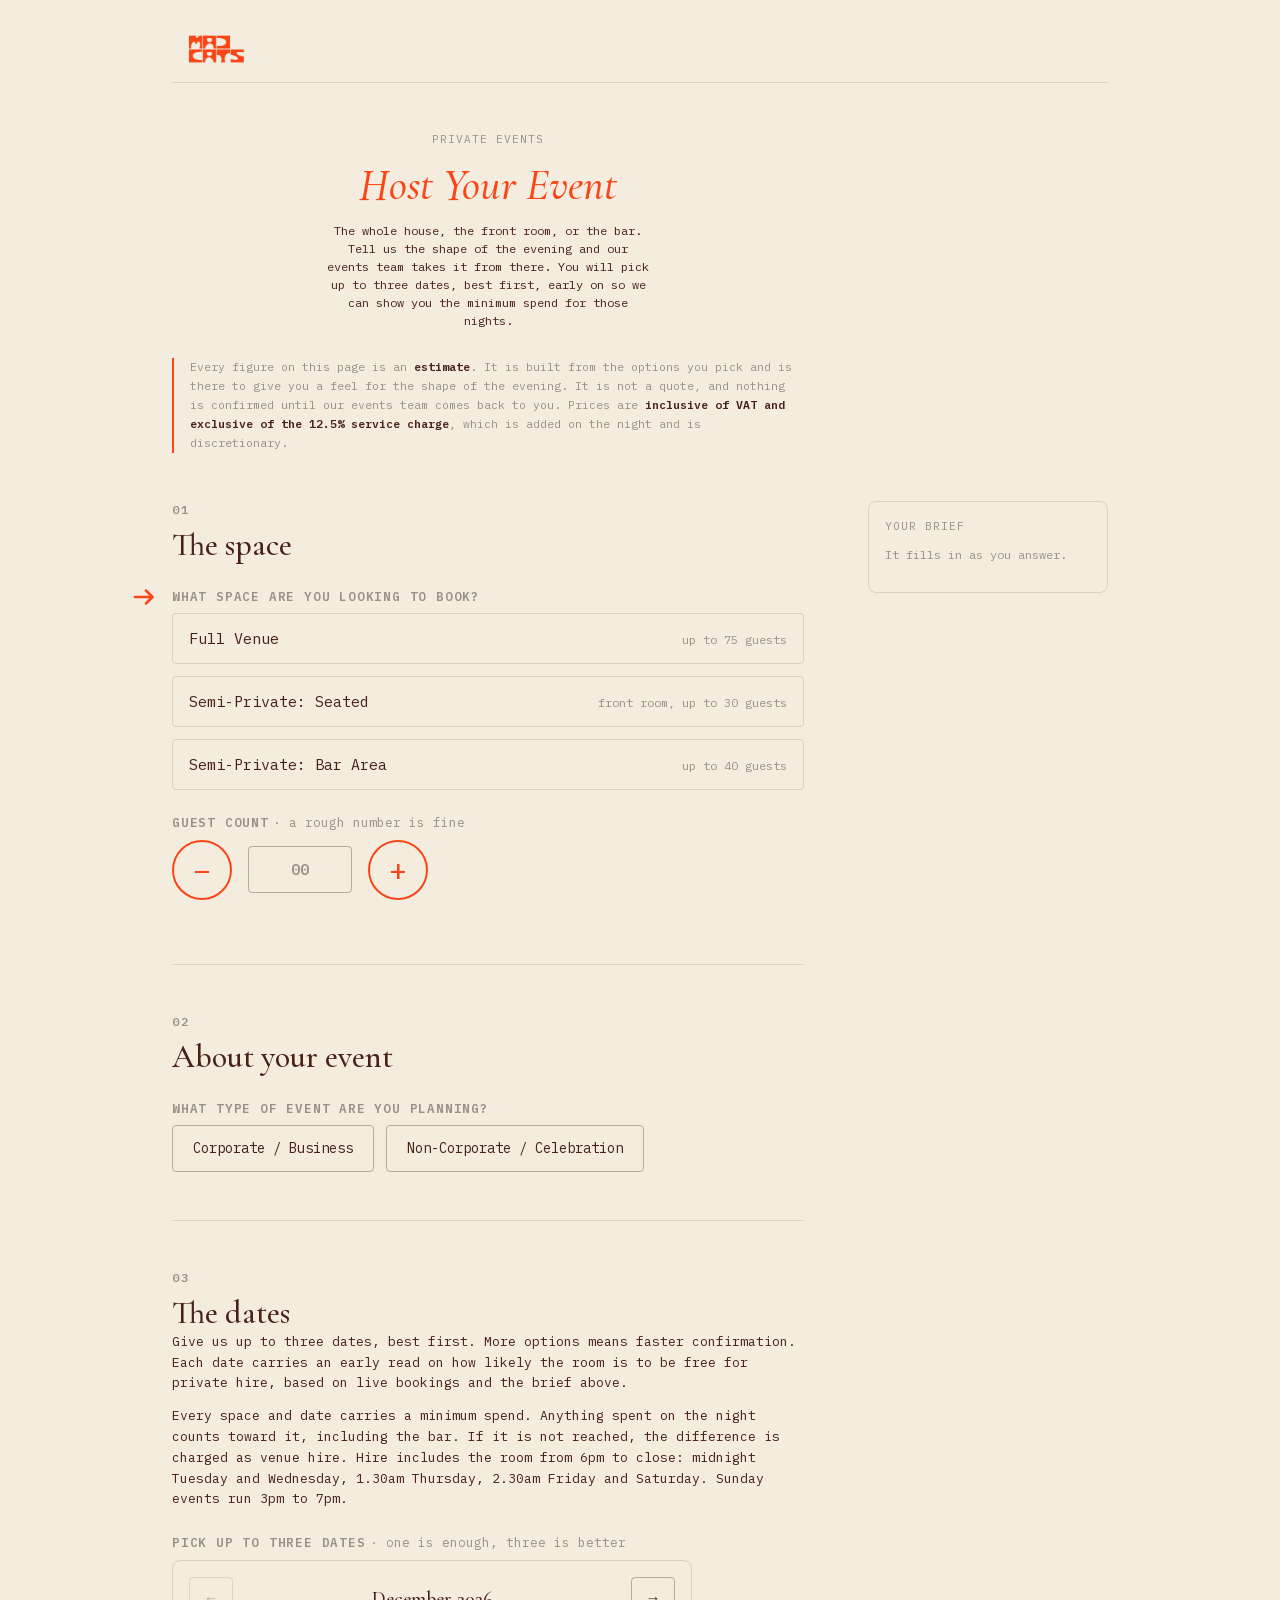
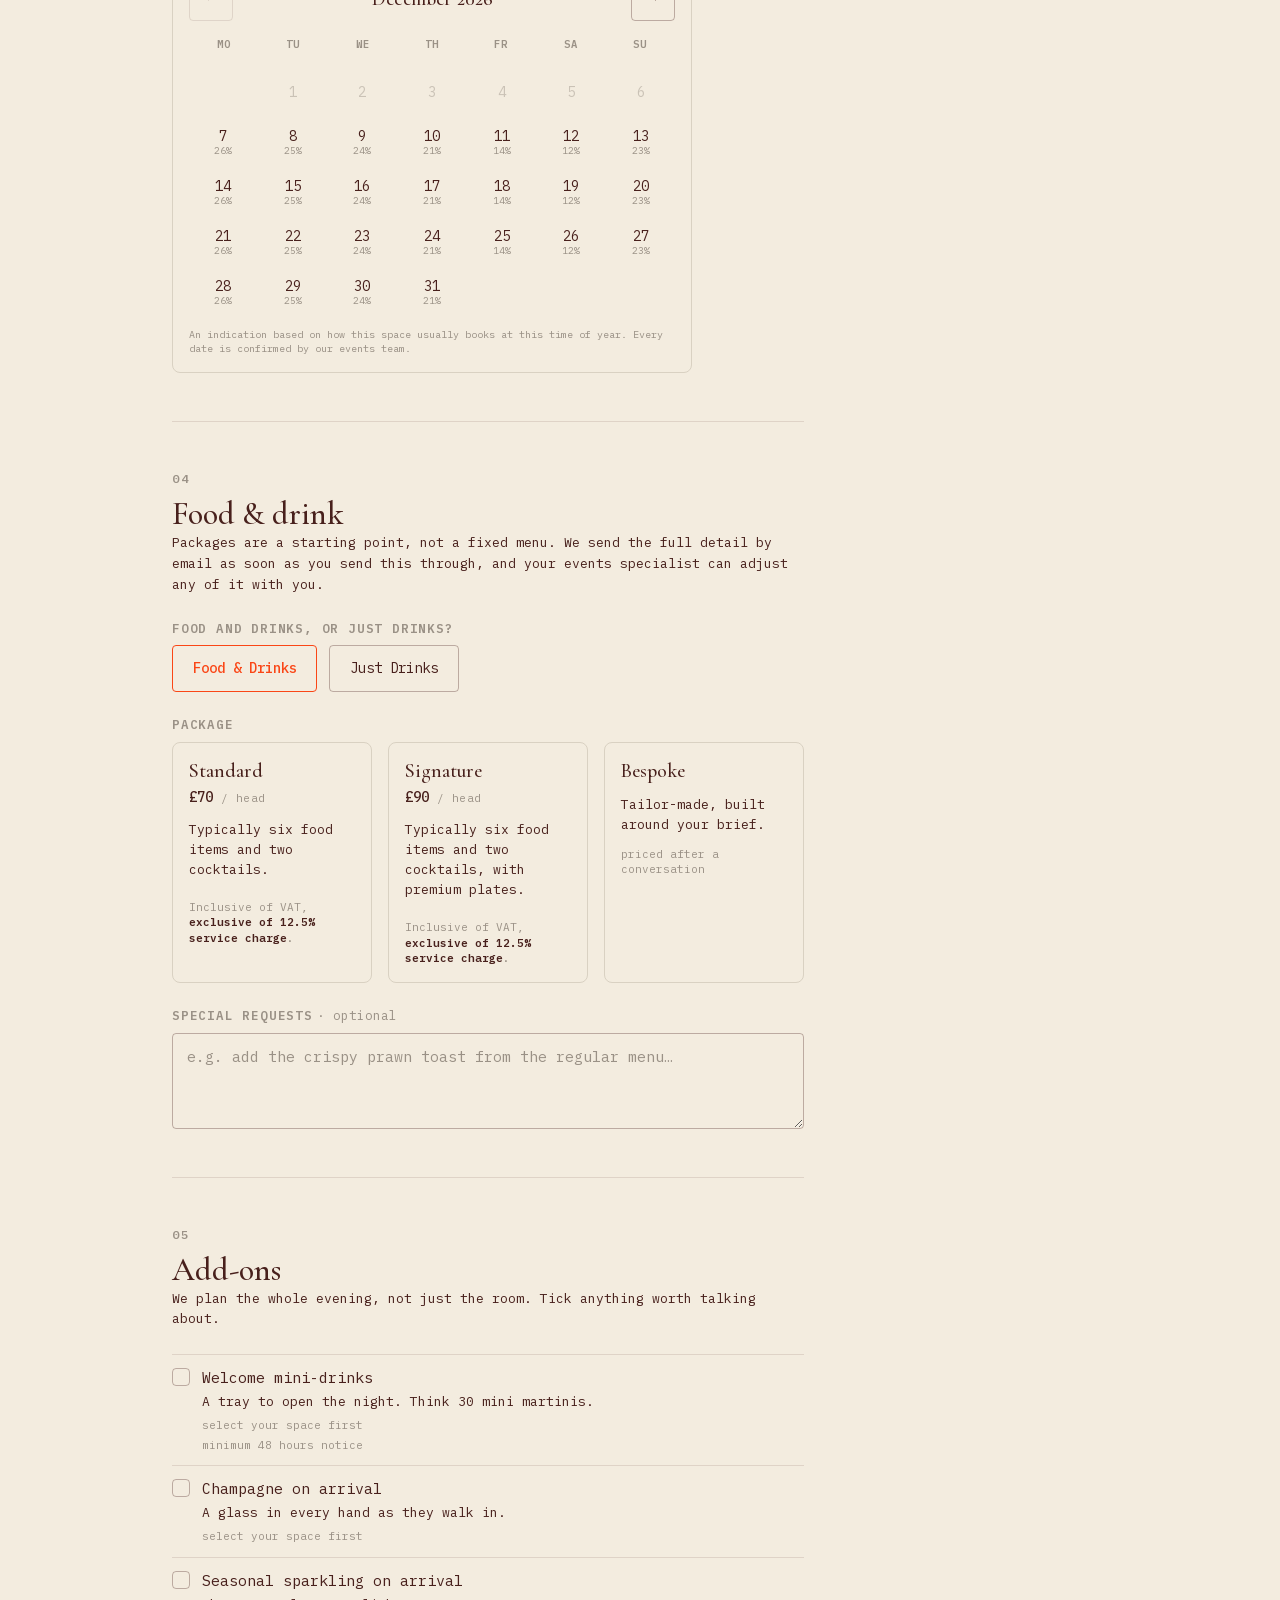
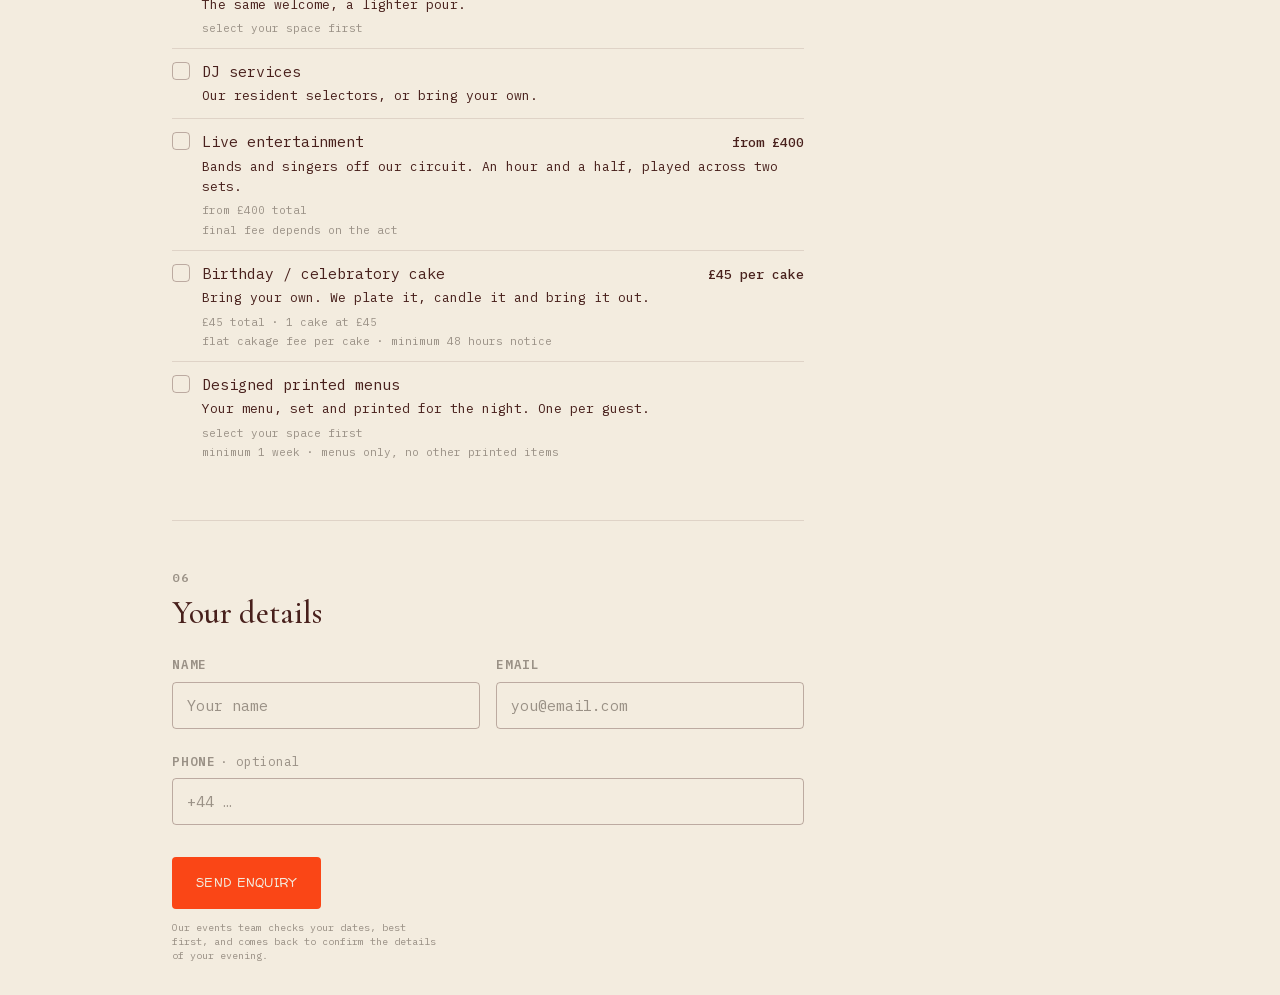
==== private-events/classic/index.html @ 6432f9d4 "Season bubble follows its tag, and the tag earns attention The bubble was absolutely positioned, and" ====
<!DOCTYPE html>
<html lang="en">
<head>
<meta charset="UTF-8">
<meta name="viewport" content="width=device-width, initial-scale=1.0">
<title>Private Events · Mad Cats London</title>
<link rel="stylesheet" href="../../fonts/fonts.css">
<link rel="stylesheet" href="../../styles.css">
<style>
/* ============================================================
   Private Events Inquiry — page-specific styles (spec v2)
   Composes the Mad Cats DS (styles.css). Only additive classes
   here; no parallel styling of existing DS components.
   Hard rules honoured: no fills behind text, 7 tokens only,
   4px grid, radius 0/4/8, tap targets >= 44px. The sticky
   per-head banner is an ACCENT SURFACE (orange bg / cream fg)
   — the one sanctioned fill on this page besides buttons.
   ============================================================ */

/* ---- Hidden-state guard: page classes set display, so [hidden] needs re-asserting ---- */
.pe-form[hidden],.pe-confirm[hidden]{display:none;}

/* ---- Sticky-rail fix: styles.css sets html,body{overflow-x:hidden}, which makes
   overflow-y compute to auto and turns <body> into a scroll container — every
   position:sticky then scopes to body's never-scrolling scrollport and never sticks.
   overflow-x:clip keeps the horizontal clipping WITHOUT creating a scroll container. */
html,body{overflow-x:clip;}

/* ---- Intro ---- */
.pe-intro{display:grid;gap:var(--sp-3);padding-top:var(--sp-8);}
/* Page title: Cormorant Garamond italic instead of the script display face —
   professional for corporate bookers, keeps the creative flair; stays inside
   the DS's three fonts and keeps the orange accent. */
.pe-title{font-family:var(--mc-font-heading);font-weight:500;font-style:italic;
  color:var(--mc-orange);font-size:34px;line-height:1.15;}

.pe-terms{font-family:var(--mc-font-mono);font-size:11.5px;line-height:1.65;color:var(--mc-taupe);
  margin:var(--sp-4) 0 0;padding-left:var(--sp-4);border-left:1px solid var(--mc-separator);}
.pe-terms strong{color:var(--mc-oxblood);font-weight:600;}

/* The estimate notice. A rule and taupe ink, not a tinted warning box:
   nothing here is an error, it is a framing device. */
.pe-notice{font-family:var(--mc-font-mono);font-size:11.5px;line-height:1.65;color:var(--mc-taupe);
  margin:var(--sp-4) 0 0;padding-left:var(--sp-4);border-left:2px solid var(--mc-orange);
  text-align:left;} /* the intro centres its copy; a ruled aside must not inherit that */
.pe-notice strong{color:var(--mc-oxblood);font-weight:600;}

/* ---- Form scaffolding: numbered sections separated by in-list rules ---- */
.pe-form{max-width:none;display:block;margin-bottom:var(--sp-8);}
.pe-form fieldset{border:0;margin:0;min-width:0;}
.pe-section{padding:var(--sp-8) 0 0;} /* shorthand also clears the UA fieldset inline padding */
.pe-section + .pe-section{margin-top:var(--sp-8);border-top:1px solid var(--mc-separator);}
/* float:left strips the legend's fieldset-border anchoring so it flows below the separator.
   v2: editorial section head — taupe overline ordinal, Cormorant title beneath. */
.pe-section__label{float:left;width:100%;padding:0;}
.pe-section__num{display:block;font-family:var(--mc-font-mono);font-weight:600;font-size:12px;letter-spacing:1.5px;color:var(--mc-taupe);text-transform:uppercase;}
.pe-section__title{display:block;font-family:var(--mc-font-heading);font-weight:500;font-size:28px;line-height:1.15;color:var(--mc-oxblood);margin-top:var(--sp-2);}
.pe-section__lead{clear:both;font-family:var(--mc-font-mono);font-size:13px;line-height:1.6;color:var(--mc-oxblood);margin-top:var(--sp-3);}
.pe-fields{clear:both;padding-top:var(--sp-6);} /* padding (not margin) — float clearance would swallow a margin */
.pe-fields > * + *{margin-top:var(--sp-6);}

/* ---- Modern type scale: labels and values step up for a clearer flow ---- */
.pe-form .field__label{font-size:12.5px;letter-spacing:.8px;line-height:1.4;}
.pe-form .field__input,.pe-form .field__textarea{font-size:15px;}
/* ---- Mobile: never let a tap zoom the page ----
   (a) iOS Safari zooms whenever a control it focuses is under 16px. The design
   wants 15px, so hold that on precise pointers and step to 16px on touch.
   (b) touch-action:manipulation drops the double-tap-to-zoom gesture on the
   form, the banner and the sheet, which is what fires when someone taps the
   quantity stepper or a calendar day twice in quick succession.
   Deliberately NOT fixed with maximum-scale / user-scalable=no: that would
   take pinch-zoom away from everyone who needs it. Both fixes below leave
   pinch-zoom completely intact. */
@media (pointer:coarse){
  .pe-form .field__input,.pe-form .field__textarea{font-size:16px;}
}
.pe-form,.pe-banner,.pe-sheet{touch-action:manipulation;}
.pe-fields > .reveal{margin-top:0;} /* collapsed reveals must not leave a gap; spacing lives inside the reveal */

/* ---- Visually-hidden native inputs (keyboard + SR accessible) ---- */
.sr-input{position:absolute;width:1px;height:1px;margin:-1px;padding:0;overflow:hidden;clip:rect(0 0 0 0);white-space:nowrap;border:0;}

/* ---- Option list: stacked visible radios (replaces the <select> idiom) ----
   Transparent, hairline border, r4; selected = orange 1.5px border + orange name.
   Every option on the page, nothing behind a control. */
.opt-list{display:grid;gap:var(--sp-3);}
.opt{display:flex;align-items:baseline;justify-content:space-between;gap:var(--sp-3);min-height:48px;
  padding:14px 16px;border:1px solid var(--mc-hairline);border-radius:var(--mc-radius);
  font-family:var(--mc-font-mono);cursor:pointer;transition:border-color .15s ease;}
.opt:hover{border-color:rgba(72,32,28,.32);}
.opt__name{font-size:15px;line-height:1.4;color:var(--mc-oxblood);transition:color .15s ease;}
.opt__meta{font-size:12px;line-height:1.4;color:var(--mc-taupe);text-align:right;white-space:nowrap;}
.opt:has(.sr-input:checked){border-color:var(--mc-orange);border-width:1.5px;padding:13.5px 15.5px;}
.opt:has(.sr-input:checked) .opt__name{color:var(--mc-orange);font-weight:500;}
.opt:has(.sr-input:focus-visible){border-color:var(--mc-orange);border-width:1.5px;padding:13.5px 15.5px;}
.opt:active{transform:translateY(1px);}

/* ---- Inline validation message: orange, gentle, no browser popups ---- */
.field__msg{font-family:var(--mc-font-mono);font-size:12px;line-height:1.5;color:var(--mc-orange);margin:0;}
.field.is-invalid .field__input,
.field.is-invalid .field__textarea{border-color:var(--mc-orange);border-width:1.5px;}

/* ---- Smooth conditional reveal (grid-rows technique; no magic max-heights) ---- */
.reveal{display:grid;grid-template-rows:0fr;opacity:0;visibility:hidden;
  transition:grid-template-rows .3s ease,opacity .2s ease,visibility 0s linear .3s;}
.reveal.is-open{grid-template-rows:1fr;opacity:1;visibility:visible;
  transition:grid-template-rows .3s ease,opacity .25s ease .05s,visibility 0s;}
.reveal__inner{min-height:0;overflow:hidden;}
.reveal__inner > *{margin-top:var(--sp-6);} /* spacing collapses away with the reveal; matches .pe-fields rhythm */

/* ---- Segmented radio chips (Food & Drinks / Just Drinks · DJ type) ----
   Transparent, border-only; selected = orange 1.5px border + orange label. */
.chips{display:flex;gap:var(--sp-3);flex-wrap:wrap;}
.chip{position:relative;display:inline-flex;align-items:baseline;justify-content:center;gap:var(--sp-2);
  min-height:44px;padding:12px 20px;border:1px solid rgba(72,32,28,.32);border-radius:var(--mc-radius);
  font-family:var(--mc-font-mono);font-size:14px;color:var(--mc-oxblood);cursor:pointer;
  transition:border-color .15s ease,color .15s ease;}
.chip:hover{border-color:var(--mc-oxblood);}
.chip:has(.sr-input:checked){border-color:var(--mc-orange);border-width:1.5px;color:var(--mc-orange);font-weight:500;padding:11.5px 19.5px;}
.chip:has(.sr-input:focus-visible){border-color:var(--mc-orange);border-width:1.5px;padding:11.5px 19.5px;}
/* flat price meta inside a chip (DJ options) — taupe, warms to orange when picked */
.chip__price{font-size:11px;letter-spacing:.5px;color:var(--mc-taupe);font-weight:400;transition:color .15s ease;}
.chip:has(.sr-input:checked) .chip__price{color:var(--mc-orange);}

/* ---- Package radio-cards: DS card idiom (hairline border, r8, transparent) ----
   Selected = orange 1.5px border + orange details. Never a filled background.
   v2: per-head price sits in the head row — mono, tabular numerals. */
.pkg-grid{display:grid;grid-template-columns:1fr;gap:var(--sp-4);}
.pkg-card{position:relative;display:flex;flex-direction:column;gap:var(--sp-3);
  border:1px solid var(--mc-hairline);border-radius:var(--mc-radius-card);padding:var(--sp-6);
  cursor:pointer;transition:border-color .15s ease;}
.pkg-card:hover{border-color:rgba(72,32,28,.32);}
.pkg-card__head{display:flex;align-items:baseline;justify-content:space-between;gap:var(--sp-3);}
.pkg-card__name{font-family:var(--mc-font-heading);font-weight:500;font-size:22px;line-height:1.2;color:var(--mc-oxblood);transition:color .15s ease;}
.pkg-card__price{font-family:var(--mc-font-mono);font-size:14px;font-weight:500;color:var(--mc-oxblood);
  white-space:nowrap;font-variant-numeric:tabular-nums;transition:color .15s ease;}
.pkg-card__per{font-size:11px;letter-spacing:.5px;color:var(--mc-taupe);font-weight:400;}
.pkg-card__desc{font-family:var(--mc-font-mono);font-size:13px;line-height:1.55;color:var(--mc-oxblood);}
.pkg-card__sub{font-family:var(--mc-font-mono);font-size:11px;line-height:1.4;color:var(--mc-taupe);}
.pkg-card:has(.sr-input:checked){border-color:var(--mc-orange);border-width:1.5px;padding:calc(var(--sp-6) - .5px);}
.pkg-card:has(.sr-input:checked) .pkg-card__name{color:var(--mc-orange);}
.pkg-card:has(.sr-input:checked) .pkg-card__price{color:var(--mc-orange);}
.pkg-card:has(.sr-input:focus-visible){border-color:var(--mc-orange);border-width:1.5px;padding:calc(var(--sp-6) - .5px);}

/* ---- Info note: orange accent, transparent, border-only (sell copy · external DJ) ---- */
.note{border:1px solid var(--mc-orange);border-radius:var(--mc-radius);padding:var(--sp-4);display:grid;gap:var(--sp-2);}
.note__label{font-family:var(--mc-font-mono);font-weight:600;font-size:11px;letter-spacing:1px;color:var(--mc-orange);text-transform:uppercase;}
.note__body{font-family:var(--mc-font-mono);font-size:13px;line-height:1.6;color:var(--mc-oxblood);margin:0;}
.note__micro{font-family:var(--mc-font-mono);font-size:11px;line-height:1.4;color:var(--mc-taupe);margin:0;}
/* the sell-copy note anchors to the selected package: mobile it sits directly under
   the selected card (JS moves it into the grid); desktop a small orange diamond on
   its top rule points at the selected column (marker on a border — not a fill behind text) */
#reveal-sell .note{position:relative;}
.pkg-grid > .reveal .reveal__inner > *{margin-top:0;} /* inside the grid the gap does the spacing — the note hugs its card */
/* soft pulse when the sell copy swaps while already revealed */
@keyframes pe-note-swap{from{opacity:0;}to{opacity:1;}}
.note.is-swapping{animation:pe-note-swap .25s ease;}

/* ---- Checkbox rows (.field__check per conventions.md §Forms — not yet in site CSS) ----
   18px transparent box, 1px oxblood @32% border, r4; checked = orange fill + cream check. */
.addon + .addon{border-top:1px solid var(--mc-separator);}
.field__check{display:flex;align-items:flex-start;gap:var(--sp-3);padding-block:var(--sp-3);min-height:44px;cursor:pointer;}
.field__check-box{position:relative;flex:0 0 18px;width:18px;height:18px;margin-top:1px;
  border:1px solid rgba(72,32,28,.32);border-radius:var(--mc-radius);background:transparent;
  transition:border-color .15s ease,background .15s ease;}
.field__check-box::after{content:"";position:absolute;left:5.5px;top:2.5px;width:4px;height:8px;
  border:solid var(--mc-cream);border-width:0 1.5px 1.5px 0;transform:rotate(45deg);opacity:0;}
.field__check:has(.sr-input:checked) .field__check-box{background:var(--mc-orange);border-color:var(--mc-orange);}
.field__check:has(.sr-input:checked) .field__check-box::after{opacity:1;}
.field__check:has(.sr-input:focus-visible) .field__check-box{border-color:var(--mc-orange);border-width:1.5px;}
.field__check:hover .field__check-box{border-color:var(--mc-oxblood);}
.field__check-text{display:grid;gap:var(--sp-1);flex:1;min-width:0;}
.field__check-title{font-family:var(--mc-font-mono);font-size:15px;line-height:1.4;color:var(--mc-oxblood);}
.field__check-desc{font-family:var(--mc-font-mono);font-size:13px;line-height:1.55;color:var(--mc-oxblood);}
.field__check-note{font-family:var(--mc-font-mono);font-size:11px;line-height:1.4;color:var(--mc-taupe);}
.addon .reveal__inner > *{margin-top:0;margin-bottom:var(--sp-4);margin-left:30px;} /* indent DJ follow-ups under the label text */

/* ---- Add-on price line: per-head derived from guest count, total in brackets ----
   Mono tabular numerals; per-head warms to orange once the add-on is ticked. */
.addon-price{display:block;font-family:var(--mc-font-mono);font-size:12px;line-height:1.5;
  color:var(--mc-oxblood);font-variant-numeric:tabular-nums;margin-top:2px;}
.addon-price[hidden]{display:none;}
.addon-price__ph{font-weight:500;transition:color .15s ease;}
.field__check:has(.sr-input:checked) .addon-price__ph{color:var(--mc-orange);}
.addon-price__total{color:var(--mc-taupe);}
.addon-price__hint{display:block;font-size:10px;line-height:1.4;color:var(--mc-taupe);font-weight:400;}

/* ---- 06 · The dates: DS calendar + availability chance, ranked three picks ----
   Hairline card, transparent day buttons, rank-coloured selection rings.
   Rank system (client-specified): 1st = orange, 2nd = oxblood, 3rd = taupe.
   The tiny per-day percentage is ink on the surface, never a fill; the only
   fill is the compact rank-numeral badge (checked-checkbox idiom, a
   control-scale mark, never behind the day's text). Tap targets >= 48px. */
.cal{border:1px solid var(--mc-hairline);border-radius:var(--mc-radius-card);padding:var(--sp-4);display:grid;gap:var(--sp-3);}
.cal__bar{display:flex;align-items:center;justify-content:space-between;gap:var(--sp-3);}
.cal__month{font-family:var(--mc-font-heading);font-weight:500;font-size:20px;line-height:1.2;color:var(--mc-oxblood);}
.cal__nav{display:inline-flex;align-items:center;justify-content:center;min-width:44px;min-height:44px;
  background:transparent;border:1px solid rgba(72,32,28,.32);border-radius:var(--mc-radius);
  font-family:var(--mc-font-mono);font-size:15px;color:var(--mc-oxblood);cursor:pointer;transition:border-color .15s ease,opacity .15s ease;}
.cal__nav:hover{border-color:var(--mc-oxblood);}
.cal__nav:focus-visible{outline:none;border-color:var(--mc-orange);border-width:1.5px;}
.cal__nav:disabled{opacity:.35;cursor:default;}
.cal__nav:disabled:hover{border-color:rgba(72,32,28,.32);}
.cal__week{display:grid;grid-template-columns:repeat(7,1fr);}
.cal__week span{font-family:var(--mc-font-mono);font-weight:600;font-size:10.5px;letter-spacing:1px;color:var(--mc-taupe);text-align:center;text-transform:uppercase;padding-block:var(--sp-1);}
.cal__grid{display:grid;grid-template-columns:repeat(7,1fr);gap:2px;}
.cal__day{display:flex;flex-direction:column;align-items:center;justify-content:center;gap:3px;min-height:48px;
  background:transparent;border:1px solid transparent;border-radius:var(--mc-radius);padding:4px 0;
  font-family:var(--mc-font-mono);cursor:pointer;transition:border-color .15s ease;}
.cal__day:hover{border-color:rgba(72,32,28,.32);}
.cal__day:focus-visible{outline:none;border-color:var(--mc-orange);border-width:1.5px;padding:3.5px 0;}
.cal__num{font-size:14px;line-height:1;color:var(--mc-oxblood);}
.cal__pct{font-size:9.5px;line-height:1;color:var(--mc-taupe);font-variant-numeric:tabular-nums;}
.cal__day[data-band="high"] .cal__pct{color:var(--mc-oxblood);font-weight:500;} /* the good news reads a shade stronger */
/* picked days: ring + numeral badge in the rank's colour; never a fill behind the day text */
.cal__day[data-rank]{position:relative;border-width:1.5px;padding:3.5px 0;}
.cal__day[data-rank="1"]{border-color:var(--mc-orange);}
.cal__day[data-rank="2"]{border-color:var(--mc-oxblood);}
.cal__day[data-rank="3"]{border-color:var(--mc-taupe);}
.cal__day[data-rank="1"] .cal__num,.cal__day[data-rank="1"] .cal__pct{color:var(--mc-orange);font-weight:500;}
.cal__day[data-rank="2"] .cal__num,.cal__day[data-rank="2"] .cal__pct{color:var(--mc-oxblood);font-weight:600;}
.cal__day[data-rank="3"] .cal__num,.cal__day[data-rank="3"] .cal__pct{color:var(--mc-taupe);font-weight:600;}
/* rank badge: compact control-scale mark (checked-checkbox family) — solid rank
   colour, numeral ink follows the DS accent-surface rule (cream on the strong
   colours, dark ink on taupe where cream would wash out) */
.cal__rank{position:absolute;top:2px;right:2px;width:14px;height:14px;border-radius:var(--mc-radius);
  display:flex;align-items:center;justify-content:center;
  font-family:var(--mc-font-mono);font-size:9px;font-weight:600;line-height:1;color:var(--mc-cream);}
.cal__day[data-rank="1"] .cal__rank{background:var(--mc-orange);}
.cal__day[data-rank="2"] .cal__rank{background:var(--mc-oxblood);}
.cal__day[data-rank="3"] .cal__rank{background:var(--mc-taupe);color:var(--mc-ink-dark);}
.cal__day:disabled{cursor:default;}
.cal__day:disabled:hover{border-color:transparent;}
/* ---- Guest count: a stepper either side of a field sized for two digits ----
   The count is almost always two digits and capped at 75, so a full-width box
   invited a stray third digit and looked like a text field. Buttons match the
   quantity steppers already used for add-ons. */
.guests{display:flex;align-items:center;gap:var(--sp-4);}
/* Round by explicit request, the one place this page departs from the 0/4/8
   radius rule. A circle reads as a repeatable control in a way a rounded
   rectangle does not, and it is the shape people expect to press and hold. */
.guests__btn{flex:0 0 60px;width:60px;height:60px;display:flex;align-items:center;
  justify-content:center;background:transparent;border:2px solid var(--mc-orange);
  border-radius:50%;font-family:var(--mc-font-mono);font-size:30px;line-height:1;
  color:var(--mc-orange);cursor:pointer;position:relative;
  -webkit-tap-highlight-color:transparent;touch-action:manipulation;user-select:none;
  transition:background-color .12s ease,color .12s ease,transform .12s ease,border-color .12s ease;}
.guests__btn:hover:not(:disabled){background:rgba(250,70,22,.08);}
.guests__btn:focus-visible{outline:2px solid var(--mc-orange);outline-offset:3px;}
/* pressed and held: it fills, so the control looks engaged for as long as it is */
.guests__btn.is-pressing:not(:disabled){background:var(--mc-orange);color:var(--mc-cream);
  transform:scale(.94);}
.guests__btn:disabled{border-color:var(--mc-separator);color:var(--mc-taupe);opacity:.55;
  cursor:default;}
/* a ring that pulses once when a press runs into the floor or the ceiling, so
   nothing simply stops dead with no explanation */
@keyframes guests-bump{0%{box-shadow:0 0 0 0 rgba(250,70,22,.5);}
  100%{box-shadow:0 0 0 10px rgba(250,70,22,0);}}
.guests__btn.is-bump{animation:guests-bump .4s ease-out;}
.guests__input{flex:0 0 104px;width:104px;text-align:center;font-size:26px;font-weight:600;
  font-variant-numeric:tabular-nums;padding-inline:var(--sp-2);}
/* the spinners duplicate the buttons and crowd a 96px field */
.guests__input::-webkit-outer-spin-button,
.guests__input::-webkit-inner-spin-button{-webkit-appearance:none;margin:0;}
.guests__input{-moz-appearance:textfield;appearance:textfield;}
/* the figure rolls in the direction it is travelling, so a press reads as a
   change of value rather than a redraw */
@keyframes guests-up{from{transform:translateY(42%);opacity:.25;}to{transform:none;opacity:1;}}
@keyframes guests-down{from{transform:translateY(-42%);opacity:.25;}to{transform:none;opacity:1;}}
.guests__input.is-up{animation:guests-up .22s cubic-bezier(.22,.9,.3,1);}
.guests__input.is-down{animation:guests-down .22s cubic-bezier(.22,.9,.3,1);}
/* While a press is held the figure changes many times a second, so the roll is
   dropped for a steady lift instead. Re-firing a 220ms animation every 55ms
   only ever looks broken. */
.guests__input.is-spinning{animation:none;color:var(--mc-orange);transform:scale(1.06);
  transition:transform .12s ease,color .12s ease;}
.guests__hint{font-family:var(--mc-font-mono);font-size:11px;line-height:1.4;
  color:var(--mc-taupe);margin:var(--sp-2) 0 0;}

/* ---- Minimum spend: progress, never a deficit. No red, no error state. ----
   A total under the minimum is a perfectly normal enquiry and still submits. */
.minspend{margin-top:var(--sp-6);padding-top:var(--sp-6);border-top:1px solid var(--mc-separator);}
.minspend[hidden]{display:none;}
.minspend__row{display:flex;align-items:baseline;justify-content:space-between;gap:var(--sp-3);}
.minspend__label{font-family:var(--mc-font-mono);font-size:11px;font-weight:600;letter-spacing:1px;
  text-transform:uppercase;color:var(--mc-taupe);}
.minspend__figure{font-family:var(--mc-font-mono);font-size:15px;font-weight:500;
  color:var(--mc-oxblood);font-variant-numeric:tabular-nums;}
/* the track is a hairline, the fill is the only ink that moves */
.minspend__track{position:relative;height:3px;margin-top:var(--sp-3);
  background:transparent;border-bottom:1px solid var(--mc-separator);}
.minspend__fill{position:absolute;left:0;top:0;height:3px;width:0;
  border-bottom:3px solid var(--mc-orange);transition:width .35s ease;}
.minspend__note{font-family:var(--mc-font-mono);font-size:11px;line-height:1.5;
  color:var(--mc-taupe);margin:var(--sp-3) 0 0;}
.minspend__ways{list-style:none;margin:var(--sp-3) 0 0;padding:0;}
.minspend__ways[hidden]{display:none;}
.minspend__ways li{font-family:var(--mc-font-mono);font-size:11px;line-height:1.6;
  color:var(--mc-oxblood);padding-left:14px;position:relative;}
.minspend__ways li::before{content:"+";position:absolute;left:0;color:var(--mc-orange);}
.minspend__terms{font-family:var(--mc-font-mono);font-size:10.5px;line-height:1.5;
  color:var(--mc-taupe);margin:var(--sp-3) 0 0;}
.pe-sheet__foot-svc{display:block;font-family:var(--mc-font-mono);font-size:11.5px;line-height:1.5;
  color:var(--mc-cream);opacity:.85;margin-top:var(--sp-2);}
.pe-sheet__foot-svc strong{font-weight:600;opacity:1;}
.pe-banner__svc{display:block;font-family:var(--mc-font-mono);font-size:10.5px;line-height:1.4;
  color:var(--mc-cream);opacity:.8;margin-top:2px;text-align:right;}
.pe-rail__foot-svc{display:block;font-family:var(--mc-font-mono);font-size:11px;line-height:1.5;
  color:var(--mc-taupe);margin-top:var(--sp-2);}
.pe-rail__foot-svc strong{color:var(--mc-oxblood);font-weight:600;}
.pkg-card__vat strong{color:var(--mc-oxblood);font-weight:600;}
.pkg-card__vat{display:block;font-family:var(--mc-font-mono);font-size:11px;line-height:1.4;
  color:var(--mc-taupe);margin-top:var(--sp-2);}

/* Season tag, shown only for the two busy bands, so a figure that looks high
   can be understood rather than queried. It is a button, not a styled span,
   because the explanation has to be reachable by tap and by keyboard, not
   only by hovering a mouse. */
.season-wrap{position:relative;display:inline-block;margin-left:var(--sp-2);vertical-align:1px;}
.season-wrap[hidden]{display:none;}
.season-tag{display:inline-flex;align-items:center;gap:4px;font-family:var(--mc-font-mono);
  font-size:9.5px;font-weight:600;letter-spacing:1.2px;text-transform:uppercase;
  color:var(--mc-orange);background:transparent;border:1px solid var(--mc-orange);
  border-radius:var(--mc-radius);padding:3px 7px;white-space:nowrap;cursor:help;
  min-height:22px;}
.season-tag::after{content:"i";font-size:8.5px;line-height:1;letter-spacing:0;
  width:11px;height:11px;border:1px solid currentColor;border-radius:50%;
  display:inline-flex;align-items:center;justify-content:center;opacity:.8;}
.season-tag:focus-visible{outline:none;border-width:1.5px;padding:2.5px 6.5px;}
/* anchored from the right so it opens inward: the tag sits well along the
   line, and a left-anchored bubble runs off the edge of a phone */
/* FIXED, not absolute. The expanded brief is a scroll container with
   overflow:auto, so an absolutely positioned bubble was being clipped by it.
   Fixed takes the bubble out of every ancestor's clipping, and JS places it
   against the tag's own viewport rectangle, so it follows the tag wherever
   the tag ends up and sits with its bottom edge just above the tag's top. */
.season-tip{position:fixed;left:0;top:0;z-index:60;width:252px;
  font-family:var(--mc-font-mono);font-size:11px;line-height:1.5;letter-spacing:0;
  text-transform:none;font-weight:400;color:var(--mc-oxblood);
  background:var(--mc-cream);border:1px solid var(--mc-orange);
  border-radius:var(--mc-radius);padding:var(--sp-3);
  box-shadow:0 6px 20px rgba(72,32,28,.18);
  opacity:0;visibility:hidden;transition:opacity .14s ease;pointer-events:none;}
.season-tip.is-shown{opacity:1;visibility:visible;}
@media (max-width:520px){ .season-tip{width:min(252px, calc(100vw - 2 * var(--mc-gutter)));} }
/* On the orange surfaces the tag fills solid cream rather than outlining in
   it. An outlined badge on an orange ground recedes, and this is the one
   element we cannot afford anyone to skip past. */
.season-wrap--onaccent .season-tag{color:var(--mc-orange);background:var(--mc-cream);
  border-color:var(--mc-cream);font-weight:700;}
.season-wrap--onaccent .season-tag::after{border-color:var(--mc-orange);opacity:1;}
.season-wrap--onaccent .season-tag:focus-visible{outline-color:var(--mc-cream);}
.season-wrap--onaccent .season-tip{border-color:var(--mc-cream);}
/* A slow ring until someone interacts with a tag for the first time, then it
   stops for good. Pulsing forever would be ignored within seconds. */
@keyframes season-pulse{0%{box-shadow:0 0 0 0 rgba(243,236,223,.55);}
  70%{box-shadow:0 0 0 9px rgba(243,236,223,0);}
  100%{box-shadow:0 0 0 0 rgba(243,236,223,0);}}
body:not(.season-seen) .season-wrap--onaccent .season-tag{animation:season-pulse 2.4s ease-out infinite;}
/* in the narrow rail and the brief the tag sits on its own line rather than
   squeezing the figure */
.pe-brief__line .season-wrap{margin-left:0;}
.pe-rail__foot .season-wrap,.pe-sheet__foot .season-wrap{margin-left:var(--sp-2);}
.minspend__hours,.minspend__route{font-family:var(--mc-font-mono);font-size:11px;line-height:1.5;
  color:var(--mc-taupe);margin:var(--sp-2) 0 0;}
.minspend__route{color:var(--mc-oxblood);}
.minspend__route[hidden]{display:none;}

/* ---- Quantity stepper: revealed only once its add-on is ticked ----
   48px controls (above the 44px minimum), transparent like every other
   control here, hairline border, orange on hover/focus. The numeral is the
   only thing that changes, so it carries the weight. */
.qty{display:flex;flex-direction:column;gap:var(--sp-3);}
.qty__label{font-family:var(--mc-font-mono);font-size:12.5px;letter-spacing:.8px;
  text-transform:uppercase;color:var(--mc-taupe);}
.qty__control{display:flex;align-items:center;gap:var(--sp-4);}
.qty__btn{width:48px;height:48px;flex:0 0 48px;display:flex;align-items:center;justify-content:center;
  background:transparent;border:1px solid var(--mc-separator);border-radius:var(--mc-radius);
  font-family:var(--mc-font-mono);font-size:26px;line-height:1;color:var(--mc-oxblood);
  cursor:pointer;transition:border-color .15s ease,color .15s ease;}
.qty__btn:hover:not(:disabled){border-color:var(--mc-orange);color:var(--mc-orange);}
.qty__btn:focus-visible{outline:none;border-color:var(--mc-orange);border-width:1.5px;}
.qty__btn:disabled{opacity:.35;cursor:default;}
.qty__value{min-width:2ch;text-align:center;font-family:var(--mc-font-mono);font-size:22px;
  font-weight:500;color:var(--mc-orange);font-variant-numeric:tabular-nums;}
.qty__note{font-family:var(--mc-font-mono);font-size:11px;line-height:1.4;color:var(--mc-taupe);}
.cal__day:disabled .cal__num{color:var(--mc-taupe);opacity:.45;}
.cal__pad{min-height:48px;} /* empty leading cells keep the grid honest */
.cal__note{margin:0;}
@media (min-width:1025px){ .cal{max-width:520px;} }

/* ---- the ranked picks list below the calendar: numeral + full date in the
   rank colour, chance % steady in oxblood tabular, 44px remove target ---- */
.cal-picks{list-style:none;margin:var(--sp-3) 0 0;padding:0;display:block;}
.cal-picks[hidden]{display:none;}
.cal-picks__row{display:flex;align-items:center;gap:var(--sp-3);min-height:52px;padding-block:var(--sp-1);}
.cal-picks__row + .cal-picks__row{border-top:1px solid var(--mc-separator);}
.cal-picks__rank{flex:0 0 auto;font-family:var(--mc-font-mono);font-size:16px;font-weight:600;line-height:1;
  font-variant-numeric:tabular-nums;min-width:16px;text-align:center;}
.cal-picks__main{flex:1;min-width:0;display:grid;gap:2px;}
.cal-picks__date{min-width:0;font-family:var(--mc-font-mono);font-size:14px;font-weight:500;line-height:1.4;}
.cal-picks__fee{font-family:var(--mc-font-mono);font-size:11px;line-height:1.4;color:var(--mc-taupe);
  font-variant-numeric:tabular-nums;}
.cal-picks__pct{font-family:var(--mc-font-mono);font-size:12px;line-height:1.4;color:var(--mc-oxblood);
  font-variant-numeric:tabular-nums;white-space:nowrap;}
.cal-picks__row[data-rank="1"] .cal-picks__rank,.cal-picks__row[data-rank="1"] .cal-picks__date{color:var(--mc-orange);}
.cal-picks__row[data-rank="2"] .cal-picks__rank,.cal-picks__row[data-rank="2"] .cal-picks__date{color:var(--mc-oxblood);}
.cal-picks__row[data-rank="3"] .cal-picks__rank,.cal-picks__row[data-rank="3"] .cal-picks__date{color:var(--mc-taupe);font-weight:600;}
.cal-picks__remove{flex:0 0 auto;display:inline-flex;align-items:center;justify-content:center;
  min-width:44px;min-height:44px;background:transparent;border:1px solid rgba(72,32,28,.32);
  border-radius:var(--mc-radius);font-family:var(--mc-font-mono);font-size:18px;line-height:1;
  color:var(--mc-oxblood);cursor:pointer;transition:border-color .15s ease;}
.cal-picks__remove:hover{border-color:var(--mc-oxblood);}
.cal-picks__remove:focus-visible{outline:none;border-color:var(--mc-orange);border-width:1.5px;}
.cal-picks__remove:active{transform:translateY(1px);}

/* ranked dates inside the brief (rail · sheet · receipt): the numeral marker
   and the date take the rank colour on cream; on the orange sheet the DS
   accent rule wins (dark ink) and the numeral alone carries the order */
.pe-brief--cream .pe-brief__item[data-rank="1"] .pe-brief__rank,
.pe-brief--cream .pe-brief__item[data-rank="1"] .pe-brief__val{color:var(--mc-orange);}
.pe-brief--cream .pe-brief__item[data-rank="2"] .pe-brief__rank,
.pe-brief--cream .pe-brief__item[data-rank="2"] .pe-brief__val{color:var(--mc-oxblood);}
.pe-brief--cream .pe-brief__item[data-rank="3"] .pe-brief__rank,
.pe-brief--cream .pe-brief__item[data-rank="3"] .pe-brief__val{color:var(--mc-taupe);font-weight:600;}

/* ---- Submit block ---- */
.pe-submit{display:grid;gap:var(--sp-3);justify-items:start;margin-top:var(--sp-6);}
.pe-submit .t-micro{max-width:44ch;}

/* ---- Confirmation state ---- */
.pe-confirm{display:grid;gap:var(--sp-3);padding-block:var(--sp-12) var(--sp-16);}
.pe-confirm h2:focus{outline:none;}
.pe-confirm__next{font-family:var(--mc-font-mono);font-size:12px;line-height:1.6;color:var(--mc-oxblood);}
.pe-confirm__next .arrow{color:var(--mc-orange);}

/* ---- Sticky cost banner: ACCENT SURFACE (orange bg / cream fg) ----
   Slides up on first package selection, stays fixed, updates live.
   Safe-area aware; body.has-banner pads the page so nothing hides beneath it,
   and the pad is re-measured from the live height (the reached-minimum message
   is long enough to wrap, so a hardcoded pad would leave a gap or an overlap). */
.pe-banner{position:fixed;left:0;right:0;bottom:0;z-index:40;
  background:var(--mc-orange);color:var(--mc-cream);
  padding:var(--sp-2) var(--mc-gutter) calc(var(--sp-3) + env(safe-area-inset-bottom));
  transform:translateY(110%);visibility:hidden;--pe-lift:12px;
  transition:transform .45s cubic-bezier(.32,.72,.28,1),visibility 0s linear .45s;}
.pe-banner.is-shown{transform:none;visibility:visible;
  transition:transform .45s cubic-bezier(.32,.72,.28,1),visibility 0s;}
.pe-banner__body{display:grid;}
/* Sheet grabber. The single biggest reason the strip read as a passive status
   bar was that it had no handle: every bottom sheet a person has ever used has
   one, so its absence types the strip as chrome. Structural, always present,
   and it survives the cue being retired. */
.pe-banner__grab{justify-self:center;width:40px;height:4px;border-radius:4px;
  background:var(--mc-cream);opacity:.66;margin-bottom:var(--sp-2);}
.pe-banner__inner{max-width:calc(var(--mc-page-w) - 2 * var(--mc-gutter));margin-inline:auto;width:100%;
  display:flex;align-items:center;justify-content:space-between;gap:var(--sp-4);min-height:44px;}
/* The figure block is a ledger, read top to bottom: what it is, the number,
   then the arithmetic behind it. The TOTAL is the hero now, not the per-head
   rate: the total is the figure a booker budgets against, and it was the one
   the client could not read. */
.pe-banner__fig{display:grid;gap:2px;min-width:0;}
.pe-banner__label{display:block;font-family:var(--mc-font-mono);font-weight:600;font-size:11px;
  letter-spacing:1px;color:var(--mc-cream);opacity:.8;text-transform:uppercase;line-height:1.3;}
.pe-banner__amount{display:block;font-family:var(--mc-font-mono);font-weight:500;font-size:26px;line-height:1.15;
  color:var(--mc-cream);font-variant-numeric:tabular-nums;letter-spacing:-.4px;}
/* The qualifiers that used to be crammed into the same 12px run-on string:
   now demoted to their own line, where they can be read rather than decoded. */
.pe-banner__meta{display:block;font-family:var(--mc-font-mono);font-size:12.5px;line-height:1.45;color:var(--mc-cream);
  opacity:.82;font-variant-numeric:tabular-nums;}
.pe-banner__meta:empty{display:none;}
.pe-banner--bespoke .pe-banner__amount{font-size:15px;line-height:1.3;letter-spacing:0;}
body.has-banner{padding-bottom:calc(var(--pe-banner-h, 120px) + var(--sp-4));}

/* ---- The "this opens" cue ----
   Round one was a 9px ring and an opacity pulse: peripheral, small, and it
   changed nothing about the SHAPE of the thing, so it read as decoration.
   Round two works on three levels at once.
   1. STRUCTURE (permanent): a grabber on the top edge and a real outlined
      button chip with an up chevron. Affordance should be legible with the
      motion switched off; motion only draws the eye to it.
   2. MOTION (retires): the whole strip swells upward and settles twice while
      its top edge lights up. A 12px move on a 145px object is an order of
      magnitude more visible than a 9px ring, and it previews the gesture.
   3. RHYTHM (retires): short bursts, not a loop. A loop habituates in seconds
      and starts reading as an advert. Bursts fire on a long interval and are
      re-armed whenever the guest changes a choice, because a fresh number is
      exactly the moment the brief is worth opening. Capped, then escalated
      once, then silent. Opening the sheet retires all of it for good. */
.pe-banner__cta{display:inline-flex;align-items:center;justify-content:center;gap:var(--sp-2);
  flex:0 0 auto;min-height:44px;padding:0 var(--sp-3);border:1.5px solid var(--mc-cream);
  border-radius:var(--mc-radius);font-family:var(--mc-font-mono);font-weight:600;font-size:12.5px;
  letter-spacing:1px;text-transform:uppercase;color:var(--mc-cream);
  transition:background-color .2s ease,color .2s ease;}
.pe-banner__cta svg{flex:0 0 auto;}
.pe-banner__hit:hover .pe-banner__cta,
.pe-banner__hit:focus-visible .pe-banner__cta{background:var(--mc-cream);color:var(--mc-orange);}
/* the lip: the orange grows ABOVE its resting top edge, so the strip appears to
   swell rather than lift off the bottom and expose a gap behind it. It overlaps
   the strip by 4px and always runs 2px taller than the lift, so no sub-pixel
   sliver of page can ever flash through between the two. */
.pe-banner__lip{position:absolute;left:0;right:0;bottom:calc(100% - 4px);height:6px;
  background:var(--mc-orange);border-top:3px solid transparent;pointer-events:none;}
.pe-banner.is-burst .pe-banner__lip{animation:pe-cue-lip 1.5s cubic-bezier(.33,.9,.33,1) 1;}
.pe-banner.is-burst .pe-banner__body{animation:pe-cue-lift 1.5s cubic-bezier(.33,.9,.33,1) 1;}
.pe-banner.is-cue-loud{--pe-lift:18px;}
.pe-banner.is-cue-loud .pe-banner__cta{background:var(--mc-cream);color:var(--mc-orange);}
@keyframes pe-cue-lift{
  0%{transform:translateY(0);}
  14%{transform:translateY(calc(-1 * var(--pe-lift)));}
  34%{transform:translateY(0);}
  48%{transform:translateY(calc(-.5 * var(--pe-lift)));}
  64%,100%{transform:translateY(0);}}
@keyframes pe-cue-lip{
  0%{height:6px;border-top-color:rgba(243,236,223,0);box-shadow:0 0 0 0 rgba(250,70,22,0);}
  8%{border-top-color:rgba(243,236,223,1);box-shadow:0 -7px 18px 0 rgba(250,70,22,.7);}
  14%{height:calc(var(--pe-lift) + 6px);border-top-color:rgba(243,236,223,1);box-shadow:0 -12px 28px 0 rgba(250,70,22,1);}
  34%{height:6px;}
  48%{height:calc(var(--pe-lift) * .5 + 6px);box-shadow:0 -9px 22px 0 rgba(250,70,22,.8);}
  64%{height:6px;}
  86%{border-top-color:rgba(243,236,223,1);box-shadow:0 -5px 14px 0 rgba(250,70,22,.4);}
  100%{height:6px;border-top-color:rgba(243,236,223,0);box-shadow:0 0 0 0 rgba(250,70,22,0);}}

/* The minimum-spend progress rides at the TOP EDGE of the orange banner, so it
   sits directly on top of the brief button on mobile. It reuses the banner's
   own accent surface rather than introducing a second fill: cream on orange,
   with a hairline track in the same idiom as the in-page minimum panel.
   Split in two: the GAP leads, because it is the only number the bar itself
   cannot show, and the ratio trails as context the bar already draws. */
.pe-progress{max-width:calc(var(--mc-page-w) - 2 * var(--mc-gutter));margin-inline:auto;width:100%;
  display:grid;gap:6px;padding-bottom:var(--sp-2);margin-bottom:var(--sp-2);
  border-bottom:1px solid rgba(243,236,223,.26);}
.pe-progress[hidden]{display:none;}
.pe-progress__msg{display:flex;flex-wrap:wrap;align-items:baseline;justify-content:space-between;
  gap:2px var(--sp-3);margin:0;font-family:var(--mc-font-mono);
  color:var(--mc-cream);font-variant-numeric:tabular-nums;}
.pe-progress__lead{font-size:15px;line-height:1.3;font-weight:600;letter-spacing:-.2px;}
.pe-progress__of{font-size:12.5px;line-height:1.4;opacity:.8;}
.pe-progress__of:empty{display:none;}
/* reached: one long sentence, allowed to run the full width and wrap cleanly */
.pe-progress__msg.is-met{display:block;}
.pe-progress__msg.is-met .pe-progress__lead{font-size:13.5px;line-height:1.4;display:block;}
.pe-progress__track{position:relative;display:block;height:3px;
  border-bottom:1px solid rgba(243,236,223,.35);}
.pe-progress__fill{position:absolute;left:0;top:0;height:3px;width:0;
  border-bottom:3px solid var(--mc-cream);transition:width .4s ease;}

/* Desktop: the same reading, orange on cream, inside the sticky rail. */
.rail-progress{display:grid;gap:6px;margin-top:var(--sp-4);padding-top:var(--sp-3);
  border-top:1px solid var(--mc-separator);}
.rail-progress[hidden]{display:none;}
.rail-progress__msg{display:grid;gap:1px;margin:0;font-family:var(--mc-font-mono);
  color:var(--mc-oxblood);font-variant-numeric:tabular-nums;}
.rail-progress__lead{font-size:14px;line-height:1.3;font-weight:600;}
.rail-progress__of{font-size:12px;line-height:1.45;color:var(--mc-taupe);}
.rail-progress__of:empty{display:none;}
.rail-progress__msg.is-met .rail-progress__lead{color:var(--mc-orange);font-size:13px;line-height:1.45;}
.rail-progress__track{position:relative;display:block;height:3px;
  border-bottom:1px solid var(--mc-separator);}
.rail-progress__fill{position:absolute;left:0;top:0;height:3px;width:0;
  border-bottom:3px solid var(--mc-orange);transition:width .4s ease;}

/* ---- Desktop ≥1025: 680px editorial column, 3-across packages, stepped-up rhythm ----
   (kept last so it wins the cascade over the mobile-baseline rules above) */
@media (min-width:1025px){
  :root{--mc-page-w:984px;}
  .pe-title{font-size:44px;}
  .pe-intro{padding-top:var(--sp-12);}
  .pe-section{padding-top:var(--sp-12);}
  .pe-section + .pe-section{margin-top:var(--sp-12);}
  .pe-section__title{font-size:32px;}
  .pkg-grid{grid-template-columns:repeat(3,1fr);}
  .pkg-card{padding:var(--sp-4);}
  .pkg-card:has(.sr-input:checked),.pkg-card:has(.sr-input:focus-visible){padding:calc(var(--sp-4) - .5px);}
  .pkg-card__name{font-size:20px;}
  .pkg-card__head{flex-direction:column;align-items:flex-start;gap:var(--sp-1);} /* 3-up cards: price stacks under the name */
  /* desktop: the strip has room, so the figures step up and the button chip
     takes the verb it cannot fit on a phone */
  .pe-banner{padding-bottom:var(--sp-3);}
  .pe-banner__amount{font-size:28px;}
  .pe-banner__meta{font-size:13.5px;}
  .pe-banner__label{font-size:11.5px;}
  .pe-banner__cta{font-size:13px;padding:0 var(--sp-4);min-height:48px;}
  .pe-banner .pe-banner__cta-verb{display:inline;}
  .pe-progress__lead{font-size:16px;}
  .pe-progress__of{font-size:13.5px;}
  .pe-progress__msg.is-met .pe-progress__lead{font-size:15px;}
  /* desktop anchor: diamond on the note's top rule, centred under the selected card
     (marker sits on the hairline, same family as the checked-box fill) */
  #reveal-sell .note::after{content:"";position:absolute;top:-4.5px;left:var(--sell-x,50%);
    width:8px;height:8px;background:var(--mc-orange);transform:translateX(-50%) rotate(45deg);}
  /* C2 — 680px form column + 240px standing order sheet */
  main.container{display:grid;grid-template-columns:minmax(0,680px) 240px;column-gap:var(--sp-16);align-items:start;}
  .pe-intro{grid-column:1;grid-row:1;}
  .pe-form{grid-column:1;grid-row:2;}
  .pe-confirm{grid-column:1;grid-row:2;}
  /* the standing order sheet is sticky, so it cannot be pushed clear of the
     bottom strip: cap it against the live strip height instead, or its own
     total ends up hidden behind the strip that repeats it */
  .pe-rail{display:block;grid-column:2;grid-row:2;align-self:start;position:sticky;top:var(--sp-6);margin-top:var(--sp-12);
    max-height:calc(100vh - var(--sp-6) - var(--sp-4) - var(--pe-banner-h, 120px));overflow:auto;overscroll-behavior:contain;}
}


/* ============================================================
   v3 additions — proposals A1–E3 (CLASSIC-IMPROVEMENTS-PROPOSAL.md)
   ============================================================ */

/* A1 — "the ink dries": answered fields recede, value ink strengthens */
.field.is-answered .field__input,
.field.is-answered .field__textarea{border-color:var(--mc-hairline);font-weight:500;}
.field.is-invalid .field__input,
.field.is-invalid .field__textarea{border-color:var(--mc-orange)!important;} /* invalid always wins */
.field.is-invalid .opt,.field.is-invalid .chip{border-color:var(--mc-orange);}
.field.is-invalid .cal{border-color:var(--mc-orange);} /* the dates ask joins the gentle-orange idiom */
.field__tick{color:var(--mc-orange);font-size:15px;font-weight:600;line-height:1;margin-left:6px;vertical-align:-1px;opacity:0;transition:opacity .2s ease;}
.field.is-answered .field__tick{opacity:1;}

/* A2 — ledger labels: the question crossfades to the entry */
@keyframes pe-label-swap{from{opacity:0;}to{opacity:1;}}
.field__label-text.is-swapping{display:inline-block;animation:pe-label-swap .15s ease;}

/* A3 — section ordinals keep score */
.pe-sec-tick{color:var(--mc-orange);font-size:15px;font-weight:600;line-height:1;vertical-align:-2px;opacity:0;transition:opacity .25s ease;}
.pe-sec-tick.is-done{opacity:1;}

/* B1 — the space acknowledges its guests */
.pe-ack{font-family:var(--mc-font-mono);font-size:12px;line-height:1.5;color:var(--mc-taupe);margin:0;}

/* D1 — optional / hint suffixes inside labels */
.field__label-opt{font-weight:400;letter-spacing:0;text-transform:none;color:var(--mc-taupe);margin-left:4px;}

/* C1 (modernised) — clean name/price rows: name left, price right, no dot leaders */
.addon-row{display:flex;align-items:baseline;justify-content:space-between;gap:var(--sp-3);min-width:0;}
.addon-ph{font-family:var(--mc-font-mono);font-size:13px;font-weight:500;color:var(--mc-oxblood);
  white-space:nowrap;font-variant-numeric:tabular-nums;transition:color .15s ease;}
.field__check:has(.sr-input:checked) .addon-ph{color:var(--mc-orange);}
.addon-sub{display:block;font-family:var(--mc-font-mono);font-size:11px;line-height:1.4;color:var(--mc-taupe);
  font-variant-numeric:tabular-nums;margin-top:2px;}
.addon-sub:empty{display:none;}

/* B2 — tactility: press states, check draw-in, figures that re-ink */
.chip:active,.pkg-card:active{transform:translateY(1px);}
.field__check-box::after{transform:rotate(45deg) scale(0);transition:transform .12s ease,opacity .12s ease;}
.field__check:has(.sr-input:checked) .field__check-box::after{transform:rotate(45deg) scale(1);}
@keyframes pe-reink{from{opacity:.2;}to{opacity:1;}}
.is-reinked{animation:pe-reink .3s ease;}

/* E3 — the submit explains itself */
.pe-submit__miss{font-family:var(--mc-font-mono);font-size:12px;line-height:1.5;color:var(--mc-orange);margin:0;}

/* E1/A4 — banner: tappable, opens the order sheet */
.pe-banner__hit{display:block;width:100%;background:transparent;border:0;padding:0;margin:0;
  color:inherit;font:inherit;text-align:inherit;cursor:pointer;}
.pe-banner__hit:focus-visible{outline:1.5px solid var(--mc-cream);outline-offset:3px;border-radius:var(--mc-radius);}
/* the verb only fits where there is room for it; on a phone the chip shape and
   the chevron carry the meaning, and the accessible name carries the verb. */
.pe-banner__cta-verb{display:none;}
.pe-banner__cta-verb:empty{display:none!important;}

/* The minimum-spend progress follows the guest into the expanded brief. It was
   disappearing on open, which is exactly when someone is deciding what else to
   add, so it sits above the summary rather than below it. */
.sheet-progress{display:grid;gap:var(--sp-2);padding:var(--sp-4) 0 0;
  border-top:1px solid rgba(243,236,223,.35);margin-top:var(--sp-4);}
.sheet-progress[hidden]{display:none;}
.sheet-progress__msg{margin:0;display:flex;flex-wrap:wrap;align-items:baseline;gap:2px var(--sp-3);}
.sheet-progress__lead{font-family:var(--mc-font-mono);font-size:17px;font-weight:600;line-height:1.3;
  color:var(--mc-cream);font-variant-numeric:tabular-nums;}
.sheet-progress__of{font-family:var(--mc-font-mono);font-size:13px;line-height:1.5;
  color:var(--mc-cream);opacity:.8;font-variant-numeric:tabular-nums;}
.sheet-progress__track{position:relative;display:block;height:4px;
  border-bottom:1px solid rgba(243,236,223,.35);}
.sheet-progress__fill{position:absolute;left:0;top:0;height:4px;width:0;
  border-bottom:4px solid var(--mc-cream);transition:width .4s ease;}

/* A4 — the order sheet (accent surface; menu-overlay precedent) */
.pe-sheet{position:fixed;left:0;right:0;bottom:0;z-index:46;background:var(--mc-orange);
  max-height:82vh;overflow:auto;overscroll-behavior:contain;
  padding:var(--sp-4) var(--mc-gutter) calc(var(--sp-6) + env(safe-area-inset-bottom));
  transform:translateY(102%);visibility:hidden;
  transition:transform .35s cubic-bezier(.32,.72,.28,1),visibility 0s linear .35s;}
.pe-sheet.is-open{transform:none;visibility:visible;
  transition:transform .35s cubic-bezier(.32,.72,.28,1),visibility 0s;}
.pe-sheet__inner{max-width:calc(var(--mc-page-w) - 2 * var(--mc-gutter));margin-inline:auto;display:grid;gap:var(--sp-3);}
.pe-sheet__bar{display:flex;align-items:center;justify-content:space-between;gap:var(--sp-4);}
.pe-sheet__title{color:var(--mc-cream);}
.pe-sheet__close{background:transparent;border:0;padding:var(--sp-2);margin-right:calc(-1 * var(--sp-2));
  font-family:var(--mc-font-mono);font-size:24px;line-height:1;color:var(--mc-cream);cursor:pointer;outline:none;}
.pe-sheet__close:focus-visible{outline:1.5px solid var(--mc-cream);outline-offset:2px;border-radius:var(--mc-radius);}
/* the sheet foot carries the same ledger as the strip that opened it: what the
   figure is, the figure, then the arithmetic. Two different shapes for the same
   four numbers was half the reason they were hard to read. */
.pe-sheet__foot{border-top:1px solid rgba(243,236,223,.55);padding-top:var(--sp-3);
  display:grid;gap:2px;}
.pe-sheet__foot-label{font-family:var(--mc-font-mono);font-weight:600;font-size:11px;letter-spacing:1px;
  text-transform:uppercase;color:var(--mc-cream);opacity:.8;line-height:1.3;}
.pe-sheet__foot-amount{font-family:var(--mc-font-mono);font-weight:500;font-size:26px;line-height:1.15;color:var(--mc-cream);font-variant-numeric:tabular-nums;letter-spacing:-.4px;}
.pe-sheet__foot-meta{font-family:var(--mc-font-mono);font-size:12.5px;line-height:1.45;color:var(--mc-cream);opacity:.82;
  font-variant-numeric:tabular-nums;}
.pe-sheet__deposit{font-family:var(--mc-font-mono);font-size:10px;line-height:1.4;color:var(--mc-ink-dark);margin:0;}

/* shared brief ledger (sheet · rail · receipt) — TWO LEVELS: an icon + small-caps
   group header, then one bullet per piece of info beneath. Icons are hand-drawn
   inline SVGs, one family: 16px box, 1.5px stroke, round caps, no fills. */
.pe-brief__group{display:block;width:100%;background:transparent;border:0;margin:0;
  padding:var(--sp-2) 0 var(--sp-3);text-align:left;color:inherit;font-family:var(--mc-font-mono);}
.pe-brief__group + .pe-brief__group{border-top:1px solid var(--mc-separator);}
button.pe-brief__group{cursor:pointer;}
button.pe-brief__group:focus-visible{outline:1.5px solid currentColor;outline-offset:2px;border-radius:var(--mc-radius);}
.pe-brief__head{display:flex;align-items:center;gap:var(--sp-2);padding-block:2px;}
.pe-brief__icon{display:inline-flex;flex:0 0 auto;color:var(--mc-orange);}
.pe-brief__icon svg{display:block;width:16px;height:16px;}
.pe-brief__label{display:block;font-family:var(--mc-font-mono);font-weight:600;font-size:11.5px;letter-spacing:1px;text-transform:uppercase;}
/* the answers, one level down: compact bullets, orange diamond markers */
.pe-brief__item{display:block;position:relative;padding:3px 0 3px 24px;}
.pe-brief__item::before{content:"";position:absolute;left:9px;top:10.5px;
  width:5px;height:5px;transform:rotate(45deg);background:var(--mc-orange);} /* marker glyph, not a fill behind text */
.pe-brief__item[data-rank]::before{content:none;} /* ranked dates: the numeral IS the marker */
.pe-brief__rank{position:absolute;left:6px;top:3px;font-weight:600;font-size:12.5px;line-height:1.5;}
.pe-brief__line{display:flex;flex-wrap:wrap;align-items:baseline;gap:2px var(--sp-2);}
.pe-brief__val{font-family:var(--mc-font-mono);font-size:13.5px;font-weight:500;line-height:1.5;min-width:0;}
/* The money column was 12px and reviewers could not read it. It is the figure
   people are actually scanning for, so it now outweighs the label beside it. */
.pe-brief__price{font-family:var(--mc-font-mono);font-size:15px;font-weight:600;line-height:1.4;
  white-space:nowrap;font-variant-numeric:tabular-nums;margin-left:auto;color:var(--mc-oxblood);}
.pe-brief--cream .pe-brief__price{color:var(--mc-oxblood);}
/* the raised plus: smaller, lifted, and hard against the last character */
/* raised, but not so small it reads as a typo: at .6em it was being missed */
.pe-brief__plus{font-size:.8em;line-height:1;vertical-align:super;margin-left:1px;
  font-weight:600;opacity:1;}
.pe-brief__subnote{display:block;font-family:var(--mc-font-mono);font-size:12px;line-height:1.5;color:var(--mc-taupe);margin-top:2px;}
/* accent-surface flavour: dense info = dark ink per DS rule; icons + markers turn cream */
.pe-brief--sheet .pe-brief__icon{color:var(--mc-cream);}
.pe-brief--sheet .pe-brief__group + .pe-brief__group{border-top-color:rgba(243,236,223,.35);}
.pe-brief--sheet .pe-brief__item::before{background:var(--mc-cream);}
.pe-brief--sheet .pe-brief__label{color:var(--mc-cream);opacity:.8;}
.pe-brief--sheet .pe-brief__val,.pe-brief--sheet .pe-brief__price,.pe-brief--sheet .pe-brief__rank{color:var(--mc-ink-dark);}
.pe-brief--sheet .pe-brief__subnote{color:var(--mc-ink-dark);opacity:.72;}
/* cream flavour (rail · receipt) */
.pe-brief--cream .pe-brief__label{color:var(--mc-taupe);}
.pe-brief--cream .pe-brief__val,.pe-brief--cream .pe-brief__price{color:var(--mc-oxblood);}

/* C2 — desktop rail (the standing order sheet) */
@media (max-width:1024px){ .pe-rail{display:none;} }
.pe-rail__card{border:1px solid var(--mc-hairline);border-radius:var(--mc-radius-card);padding:var(--sp-4);display:grid;gap:var(--sp-3);}
.pe-rail__empty{font-family:var(--mc-font-mono);font-size:12px;line-height:1.5;color:var(--mc-taupe);margin:0;}
.pe-rail__foot{border-top:1px solid var(--mc-separator);padding-top:var(--sp-3);display:grid;gap:2px;}
/* same ledger as the sticky strip: what it is, the figure, the arithmetic */
.pe-rail__foot-label{font-family:var(--mc-font-mono);font-weight:600;font-size:11px;letter-spacing:1px;
  text-transform:uppercase;color:var(--mc-taupe);line-height:1.3;}
.pe-rail__foot-amount{font-family:var(--mc-font-mono);font-weight:600;font-size:24px;color:var(--mc-oxblood);font-variant-numeric:tabular-nums;line-height:1.2;}
.pe-rail__foot-meta{font-family:var(--mc-font-mono);font-size:12.5px;line-height:1.5;color:var(--mc-oxblood);opacity:.72;font-variant-numeric:tabular-nums;}
.pe-rail__foot[hidden]{display:none;}
.pe-receipt[hidden]{display:none;}
body.pe-done .pe-rail{display:none!important;}

/* A5 — the confirmation receipt */
.pe-intro[hidden]{display:none;}
.pe-receipt{margin-top:var(--sp-4);display:grid;gap:var(--sp-2);}
.pe-receipt__foot{font-family:var(--mc-font-mono);font-weight:500;font-size:12px;line-height:1.5;color:var(--mc-oxblood);
  font-variant-numeric:tabular-nums;margin:0;border-top:1px solid var(--mc-separator);padding-top:var(--sp-3);}

/* E2 — stack name/email on mobile (24px gap joins the .pe-fields rhythm and
   reserves room for the guide arrow above the email label) */
@media (max-width:640px){
  .pe-form .form__row{flex-direction:column;gap:var(--sp-6);}
}

/* ---- Guide arrow: one pulsing orange pointer marks the next unanswered
   question on the required path, then lands on SEND ENQUIRY. It is
   absolutely positioned inside already-reserved space (the field's 24px
   top margin on mobile, the page's left margin on desktop), so appearing
   or moving never shifts layout, and it rides its host field through any
   reflow. Relocation is a fade out/in, never a position tween. Same icon
   family as the brief icons: uniform stroke, round caps, no fills. */
.pe-guide{position:absolute;top:-24px;left:0;width:22px;height:22px;color:var(--mc-orange);
  pointer-events:none;opacity:0;transition:opacity .2s ease;}
.pe-guide.is-on{opacity:1;}
.pe-guide svg{display:block;width:100%;height:100%;}
.pe-guide svg.pe-guide__right{display:none;} /* mobile baseline: above the label, pointing down */
.pe-guide-host{position:relative;}
@keyframes pe-guide-down{0%,100%{transform:none;opacity:1;}50%{transform:translateY(4px);opacity:.6;}}
@keyframes pe-guide-right{0%,100%{transform:none;opacity:1;}50%{transform:translateX(4px);opacity:.6;}}
.pe-guide.is-on .pe-guide__down{animation:pe-guide-down 1.2s ease-in-out infinite;}
.pe-guide.is-on .pe-guide__right{animation:pe-guide-right 1.2s ease-in-out infinite;}
/* Section 01 gate: when someone tries to move on without a guest count the
   arrow travels to the field and nudges twice, harder and further than its
   idle pulse, while the field itself throws one soft orange ring. The ring is
   a box-shadow rather than a border colour because .is-invalid already owns
   the border (with !important) and the two would fight. */
@keyframes pe-guide-urge-down{0%,100%{transform:none;}20%,60%{transform:translateY(9px);}40%,80%{transform:none;}}
@keyframes pe-guide-urge-right{0%,100%{transform:none;}20%,60%{transform:translateX(9px);}40%,80%{transform:none;}}
.pe-guide.is-urging .pe-guide__down{animation:pe-guide-urge-down .55s ease-in-out 2;}
.pe-guide.is-urging .pe-guide__right{animation:pe-guide-urge-right .55s ease-in-out 2;}
@keyframes pe-field-call{0%{box-shadow:0 0 0 0 rgba(250,70,22,.40);}
  70%{box-shadow:0 0 0 9px rgba(250,70,22,0);}100%{box-shadow:0 0 0 0 rgba(250,70,22,0);}}
.field.is-urged .field__input{animation:pe-field-call 1.1s ease-out 1;}
@media (min-width:1025px){
  /* the guide sits in the page's left margin: release .page's clip so the
     arrow is not cut off (html/body keep overflow-x:clip for the viewport) */
  .page{overflow:visible;}
  .pe-guide{width:24px;height:24px;top:-3px;left:-40px;}
  .pe-guide svg.pe-guide__down{display:none;}
  .pe-guide svg.pe-guide__right{display:block;}
  /* follow-ups nested in a reveal (industry · planning · occasion) live inside
     the reveal's overflow clip, so they keep the above-the-label down arrow */
  .reveal .pe-guide{width:22px;height:22px;top:-24px;left:0;}
  .reveal .pe-guide .pe-guide__down{display:block;}
  .reveal .pe-guide .pe-guide__right{display:none;}
  /* email shares a row with name: a margin arrow would ambiguously mark the
     whole row, so email keeps the above-the-label down arrow, right on target */
  #f-email .pe-guide{width:22px;height:22px;top:-24px;left:0;}
  #f-email .pe-guide svg.pe-guide__down{display:block;}
  #f-email .pe-guide svg.pe-guide__right{display:none;}
  /* send enquiry: centre the arrow on the 48px button */
  .pe-submit .pe-guide{top:12px;}
}

/* ---- Motion preferences ---- */
@media (prefers-reduced-motion:reduce){
  .reveal,.reveal.is-open,.chip,.chip__price,.opt,.opt__name,.pkg-card,.pkg-card__name,.pkg-card__price,
  .field__check-box,.addon-price__ph,.pe-banner,.pe-banner.is-shown,.cal__day,.cal__nav,.cal-picks__remove,
  .qty__btn{transition:none;}
  .chip:active,.pkg-card:active,.opt:active,.cal-picks__remove:active{transform:none;}
  .note.is-swapping{animation:none;}
  .field__tick,.pe-sec-tick,.field__check-box::after,.addon-ph,.pe-sheet,.pe-sheet.is-open{transition:none;}
  .field__label-text.is-swapping,.is-reinked{animation:none;}
  .pe-guide{transition:none;} /* static arrow: no pulse, instant relocation */
  .pe-progress__fill,.rail-progress__fill,.sheet-progress__fill,.season-tip{transition:none;}
  body:not(.season-seen) .season-wrap--onaccent .season-tag{animation:none;}
  .guests__input.is-up,.guests__input.is-down,.guests__btn.is-bump{animation:none;}
  .guests__btn,.guests__input.is-spinning{transition:none;transform:none;}
  /* the cue still reads as a cue, it just stops moving. With the swell and the
     glow switched off, the chip carries it on its own: it goes solid cream on
     orange the moment the cue starts, which is the loudest STATIC state the
     accent surface allows, and it clears again the moment the sheet opens. */
  .pe-banner.is-burst .pe-banner__lip,
  .pe-banner.is-burst .pe-banner__body{animation:none;}
  .pe-banner__cta{transition:none;}
  .pe-banner.is-cueing .pe-banner__cta{background:var(--mc-cream);color:var(--mc-orange);}
  .pe-banner.is-cueing .pe-banner__grab{opacity:1;}
  /* the gate still turns people back, it just does it without moving parts */
  .pe-guide.is-urging .pe-guide__down,.pe-guide.is-urging .pe-guide__right,
  .field.is-urged .field__input{animation:none;}
  .pe-guide.is-on .pe-guide__down,.pe-guide.is-on .pe-guide__right{animation:none;}
}
</style>
</head>
<body>
<div class="page">

  <!-- ===== Header: wordmark variant + hairline ===== -->
  <header class="site-header container">
    <div class="site-header__bar">
      <a class="site-header__logo" href="#" aria-label="Mad Cats London, home">
        <img class="site-header__logo--word" src="[data-uri]" alt="Mad Cats London" height="50">
      </a>
    </div>
    <hr class="hairline">
  </header>

  <main class="container">

    <!-- ===== Section intro ===== -->
    <section class="pe-intro section-intro" aria-labelledby="pe-heading">
      <p class="t-overline">PRIVATE EVENTS</p>
      <h1 class="t-script pe-title" id="pe-heading">Host Your Event</h1>
      <p class="section-intro__body t-caption">The whole house, the front room, or the bar. Tell us the shape of the evening and our events team takes it from there. You will pick up to three dates, best first, early on so we can show you the minimum spend for those nights.</p>
      <p class="pe-notice" id="pe-notice">Every figure on this page is an <strong>estimate</strong>. It is built from the options you pick and is there to give you a feel for the shape of the evening. It is not a quote, and nothing is confirmed until our events team comes back to you. Prices are <strong>inclusive of VAT and exclusive of the 12.5% service charge</strong>, which is added on the night and is discretionary.</p>
    </section>

    <!-- ===== Inquiry form. Step order per CFO spec v1.1: space, event, dates, food & drink, add-ons, details ===== -->
    <form class="form pe-form" id="pe-form" novalidate>

      <!-- ——— 01 · The space ——— -->
      <fieldset class="pe-section" id="sec-scope">
        <legend class="pe-section__label"><span class="pe-section__num">01<span class="pe-sec-tick" data-sec="scope" aria-hidden="true"> ✓</span></span><span class="pe-section__title">The space</span></legend>
        <div class="pe-fields">
          <div class="field" id="f-space" data-radio-group="space">
            <span class="field__label" id="space-label" data-group="space">WHAT SPACE ARE YOU LOOKING TO BOOK?</span>
            <div class="opt-list" role="radiogroup" aria-labelledby="space-label">
              <label class="opt"><input class="sr-input" type="radio" name="space" value="full"><span class="opt__name">Full Venue</span><span class="opt__meta">up to 75 guests</span></label>
              <label class="opt"><input class="sr-input" type="radio" name="space" value="seated"><span class="opt__name">Semi-Private: Seated</span><span class="opt__meta">front room, up to 30 guests</span></label>
              <!-- Bar Area cap of 40 below is a PLACEHOLDER, TBC with venue -->
              <label class="opt"><input class="sr-input" type="radio" name="space" value="bar"><span class="opt__name">Semi-Private: Bar Area</span><span class="opt__meta">up to 40 guests</span></label>
            </div>
            <p class="field__msg" id="space-msg" hidden></p>
          </div>
          <div class="field" id="f-guests">
            <label class="field__label" for="guests">GUEST COUNT</label>
            <div class="guests">
              <button class="guests__btn" id="guests-down" type="button" aria-label="One guest fewer, hold to count down">&minus;</button>
              <input class="field__input guests__input" id="guests" name="guests" type="number" min="1" max="75" inputmode="numeric" placeholder="00" autocomplete="off">
              <button class="guests__btn" id="guests-up" type="button" aria-label="One guest more, hold to count up">+</button>
            </div>
            <p class="guests__hint" id="guests-hint"></p>
            <p class="field__msg" id="guests-msg" hidden></p>
            <p class="pe-ack" id="guests-ack" hidden></p>
          </div>
        </div>
      </fieldset>

      <!-- ——— 02 · About your event ——— -->
      <fieldset class="pe-section" id="sec-type">
        <legend class="pe-section__label"><span class="pe-section__num">02<span class="pe-sec-tick" data-sec="type" aria-hidden="true"> ✓</span></span><span class="pe-section__title">About your event</span></legend>
        <div class="pe-fields">
          <div class="field" id="f-event-type" data-radio-group="event-type">
            <span class="field__label" id="event-type-label" data-group="event-type">WHAT TYPE OF EVENT ARE YOU PLANNING?</span>
            <div class="chips" role="radiogroup" aria-labelledby="event-type-label">
              <label class="chip"><input class="sr-input" type="radio" name="event-type" value="corporate"><span>Corporate / Business</span></label>
              <label class="chip"><input class="sr-input" type="radio" name="event-type" value="celebration"><span>Non-Corporate / Celebration</span></label>
            </div>
            <p class="field__msg" id="event-type-msg" hidden></p>
          </div>
          <!-- Conditional: corporate → industry -->
          <div class="reveal" id="reveal-industry">
            <div class="reveal__inner">
              <div class="field" data-radio-group="industry">
                <span class="field__label" id="industry-label" data-group="industry">INDUSTRY</span>
                <div class="chips" role="radiogroup" aria-labelledby="industry-label">
                  <label class="chip"><input class="sr-input" type="radio" name="industry" value="Fashion"><span>Fashion</span></label>
                  <label class="chip"><input class="sr-input" type="radio" name="industry" value="Tech / Creative"><span>Tech / Creative</span></label>
                  <label class="chip"><input class="sr-input" type="radio" name="industry" value="Finance"><span>Finance</span></label>
                  <label class="chip"><input class="sr-input" type="radio" name="industry" value="Media / Music"><span>Media / Music</span></label>
                  <label class="chip"><input class="sr-input" type="radio" name="industry" value="Agency / Design"><span>Agency / Design</span></label>
                  <label class="chip"><input class="sr-input" type="radio" name="industry" value="Other"><span>Other</span></label>
                </div>
              </div>
            </div>
          </div>
          <!-- Conditional: corporate + industry chosen → what are you planning? -->
          <div class="reveal" id="reveal-planning">
            <div class="reveal__inner">
              <div class="field" data-radio-group="planning">
                <span class="field__label" id="planning-label" data-group="planning">WHAT ARE YOU PLANNING?</span>
                <div class="chips" role="radiogroup" aria-labelledby="planning-label">
                  <label class="chip"><input class="sr-input" type="radio" name="planning" value="Christmas Party"><span>Christmas Party</span></label>
                  <label class="chip"><input class="sr-input" type="radio" name="planning" value="Team Building"><span>Team Building</span></label>
                  <label class="chip"><input class="sr-input" type="radio" name="planning" value="Product Launch"><span>Product Launch</span></label>
                  <label class="chip"><input class="sr-input" type="radio" name="planning" value="Client Dinner"><span>Client Dinner</span></label>
                  <label class="chip"><input class="sr-input" type="radio" name="planning" value="Networking / Drinks Reception"><span>Networking / Drinks Reception</span></label>
                  <label class="chip"><input class="sr-input" type="radio" name="planning" value="Summer Party"><span>Summer Party</span></label>
                  <label class="chip"><input class="sr-input" type="radio" name="planning" value="Leaving Do / Milestone"><span>Leaving Do / Milestone</span></label>
                  <label class="chip"><input class="sr-input" type="radio" name="planning" value="Wrap Party"><span>Wrap Party</span></label>
                  <label class="chip"><input class="sr-input" type="radio" name="planning" value="Press / Brand Moment"><span>Press / Brand Moment</span></label>
                  <label class="chip"><input class="sr-input" type="radio" name="planning" value="Other"><span>Other</span></label>
                </div>
              </div>
            </div>
          </div>
          <!-- Conditional: celebration → occasion -->
          <div class="reveal" id="reveal-occasion">
            <div class="reveal__inner">
              <div class="field" data-radio-group="occasion">
                <span class="field__label" id="occasion-label" data-group="occasion">OCCASION</span>
                <div class="chips" role="radiogroup" aria-labelledby="occasion-label">
                  <label class="chip"><input class="sr-input" type="radio" name="occasion" value="Birthday"><span>Birthday</span></label>
                  <label class="chip"><input class="sr-input" type="radio" name="occasion" value="Anniversary"><span>Anniversary</span></label>
                  <label class="chip"><input class="sr-input" type="radio" name="occasion" value="Engagement"><span>Engagement</span></label>
                  <label class="chip"><input class="sr-input" type="radio" name="occasion" value="Celebration"><span>Celebration</span></label>
                  <label class="chip"><input class="sr-input" type="radio" name="occasion" value="Other"><span>Other</span></label>
                </div>
              </div>
            </div>
          </div>
        </div>
      </fieldset>
      <!-- ——— 06 · The dates (final step; ranked picks, availability chance from live bookings) ——— -->
      <fieldset class="pe-section" id="sec-date">
        <legend class="pe-section__label"><span class="pe-section__num">03<span class="pe-sec-tick" data-sec="date" aria-hidden="true"> ✓</span></span><span class="pe-section__title">The dates</span></legend>
        <p class="pe-section__lead">Give us up to three dates, best first. More options means faster confirmation. Each date carries an early read on how likely the room is to be free for private hire, based on live bookings and the brief above.</p>
        <!-- minimum-spend explainer injected from JS (single source of truth) -->
        <p class="pe-section__lead" id="date-fee-lead"></p>
        <div class="pe-fields">
          <div class="field" id="f-date">
            <span class="field__label" id="date-label" data-group="cal-date">PICK UP TO THREE DATES</span>
            <div class="cal" role="group" aria-labelledby="date-label">
              <div class="cal__bar">
                <button class="cal__nav" id="cal-prev" type="button" aria-label="Previous month">&larr;</button>
                <span class="cal__month" id="cal-month" aria-live="polite"></span>
                <button class="cal__nav" id="cal-next" type="button" aria-label="Next month">&rarr;</button>
              </div>
              <div class="cal__week" aria-hidden="true"><span>Mo</span><span>Tu</span><span>We</span><span>Th</span><span>Fr</span><span>Sa</span><span>Su</span></div>
              <div class="cal__grid" id="cal-grid"></div>
              <p class="cal__note t-micro">An indication based on how this space usually books at this time of year. Every date is confirmed by our events team.</p>
            </div>
            <!-- minimum spend for the chosen space + first-choice date -->
            <div class="minspend" id="minspend" hidden>
              <div class="minspend__row">
                <span class="minspend__label" id="minspend-label"></span><span class="season-wrap" id="minspend-season-wrap" hidden><button type="button" class="season-tag" id="minspend-season" aria-describedby="season-tip" aria-expanded="false"></button><span class="season-tip" id="season-tip" role="tooltip">Your first choice falls in one of our busiest months, so the minimum reflects what the venue would normally take that night. Try another month for a lower minimum.</span></span>
                <span class="minspend__figure" id="minspend-figure"></span>
              </div>
              <p class="minspend__hours" id="minspend-hours"></p>
              <p class="minspend__route" id="minspend-route" hidden>Friday and Saturday section hires are confirmed by our events team rather than booked automatically.</p>
              <div class="minspend__track" id="minspend-track" role="img" aria-labelledby="minspend-label">
                <span class="minspend__fill" id="minspend-fill"></span>
              </div>
              <p class="minspend__note" id="minspend-note"></p>
              <ul class="minspend__ways" id="minspend-ways" hidden></ul>
              <p class="minspend__terms">Anything spent on the night counts toward the minimum, including the bar. If it is not reached, the difference is charged as venue hire.</p>
            </div>
            <!-- ranked picks: selection order = priority, rendered by JS -->
            <ol class="cal-picks" id="cal-picks" hidden aria-label="Your dates, best first"></ol>
            <p class="field__msg" id="date-limit" hidden aria-live="polite"></p>
            <p class="field__msg" id="date-msg" hidden></p>
          </div>
        </div>
      </fieldset>

      <!-- ——— 03 · Food & drink ——— -->
      <fieldset class="pe-section" id="sec-package">
        <legend class="pe-section__label"><span class="pe-section__num">04<span class="pe-sec-tick" data-sec="package" aria-hidden="true"> ✓</span></span><span class="pe-section__title">Food &amp; drink</span></legend>
        <p class="pe-section__lead">Packages are a starting point, not a fixed menu. We send the full detail by email as soon as you send this through, and your events specialist can adjust any of it with you.</p>
        <div class="pe-fields">
          <div class="field" id="f-consumption" data-radio-group="consumption">
            <span class="field__label" id="consumption-label">FOOD AND DRINKS, OR JUST DRINKS?</span>
            <div class="chips" role="radiogroup" aria-labelledby="consumption-label">
              <label class="chip"><input class="sr-input" type="radio" name="consumption" value="food" checked><span>Food &amp; Drinks</span></label>
              <label class="chip"><input class="sr-input" type="radio" name="consumption" value="drinks"><span>Just Drinks</span></label>
            </div>
          </div>
          <div class="field" id="f-package">
            <span class="field__label" id="package-label">PACKAGE</span>
            <div class="pkg-grid" role="radiogroup" aria-labelledby="package-label">
              <!-- per-head prices injected from PRICING (single source of truth) -->
              <label class="pkg-card">
                <input class="sr-input" type="radio" name="package" value="standard">
                <span class="pkg-card__head"><span class="pkg-card__name">Standard</span><span class="pkg-card__price"><span class="pkg-card__amount" data-pkg="standard"></span><span class="pkg-card__per"> / head</span></span></span>
                <span class="pkg-card__desc" data-food="Typically six food items and two cocktails." data-drinks="Two cocktails, drinks only.">Typically six food items and two cocktails.</span>
                <span class="pkg-card__vat">Inclusive of VAT, <strong>exclusive of 12.5% service charge</strong>.</span>
              </label>
              <label class="pkg-card">
                <input class="sr-input" type="radio" name="package" value="signature">
                <span class="pkg-card__head"><span class="pkg-card__name">Signature</span><span class="pkg-card__price"><span class="pkg-card__amount" data-pkg="signature"></span><span class="pkg-card__per"> / head</span></span></span>
                <span class="pkg-card__desc" data-food="Typically six food items and two cocktails, with premium plates." data-drinks="Two cocktails from the premium list, drinks only.">Typically six food items and two cocktails, with premium plates.</span>
                <span class="pkg-card__vat">Inclusive of VAT, <strong>exclusive of 12.5% service charge</strong>.</span>
              </label>
              <label class="pkg-card">
                <input class="sr-input" type="radio" name="package" value="bespoke">
                <span class="pkg-card__head"><span class="pkg-card__name">Bespoke</span></span>
                <span class="pkg-card__desc">Tailor-made, built around your brief.</span>
                <span class="pkg-card__sub">priced after a conversation</span>
              </label>
            </div>
            <p class="field__msg" id="package-msg" hidden></p>
          </div>
          <!-- Conditional: any package → sell copy (bespoke keeps its consultation note) -->
          <div class="reveal" id="reveal-sell">
            <div class="reveal__inner">
              <div class="note" role="note" aria-live="polite">
                <span class="note__label" id="sell-label"></span>
                <p class="note__body" id="sell-body"></p>
              </div>
            </div>
          </div>
          <div class="field">
            <label class="field__label" for="requests">SPECIAL REQUESTS</label>
            <textarea class="field__textarea" id="requests" name="requests" placeholder="e.g. add the crispy prawn toast from the regular menu…"></textarea>
          </div>
        </div>
      </fieldset>

      <!-- ——— 04 · Add-ons (full-service upsell) ——— -->
      <fieldset class="pe-section" id="sec-addons">
        <legend class="pe-section__label"><span class="pe-section__num">05</span><span class="pe-section__title">Add-ons</span></legend>
        <p class="pe-section__lead">We plan the whole evening, not just the room. Tick anything worth talking about.</p>
        <div class="pe-fields">
          <div>
            <!-- Lead times below marked "minimum …" are PLACEHOLDERS — TBC with venue -->
            <!-- Food-only: hidden on a Just Drinks booking, which has no dishes -->
            <div class="addon" id="addon-portions-wrap">
              <label class="field__check">
                <input class="sr-input" type="checkbox" name="addon" value="portions" id="addon-portions">
                <span class="field__check-box" aria-hidden="true"></span>
                <span class="field__check-text">
                  <span class="addon-row"><span class="field__check-title">Larger food portions</span><span class="addon-ph" data-addon-ph="portions"></span></span>
                  <span class="field__check-desc">More on every plate, for a room that came hungry.</span>
                  <span class="addon-sub" data-addon-sub="portions"></span>
                </span>
              </label>
              <!-- Conditional: ticked → why this one carries no total -->
              <div class="reveal" id="reveal-portions">
                <div class="reveal__inner">
                  <div class="note" role="note">
                    <span class="note__label">Noted, not priced</span>
                    <p class="note__body">Larger portions run £1.50 per head on each dish you upsize, so the figure depends on which dishes you pick. We have noted it on your enquiry and left it out of your total. Your events specialist will go through the menu with you and price it exactly.</p>
                  </div>
                </div>
              </div>
            </div>
            <div class="addon">
              <label class="field__check">
                <input class="sr-input" type="checkbox" name="addon" value="welcome-drinks" id="addon-welcome">
                <span class="field__check-box" aria-hidden="true"></span>
                <span class="field__check-text">
                  <span class="addon-row"><span class="field__check-title">Welcome mini-drinks</span><span class="addon-ph" data-addon-ph="welcome-drinks"></span></span>
                  <span class="field__check-desc">A tray to open the night. Think 30 mini martinis.</span>
                  <span class="addon-sub" data-addon-sub="welcome-drinks"></span>
                  <span class="field__check-note">minimum 48 hours notice</span>
                </span>
              </label>
            </div>
            <div class="addon">
              <label class="field__check">
                <input class="sr-input" type="checkbox" name="addon" value="champagne" id="addon-champagne">
                <span class="field__check-box" aria-hidden="true"></span>
                <span class="field__check-text">
                  <span class="addon-row"><span class="field__check-title">Champagne on arrival</span><span class="addon-ph" data-addon-ph="champagne"></span></span>
                  <span class="field__check-desc">A glass in every hand as they walk in.</span>
                  <span class="addon-sub" data-addon-sub="champagne"></span>
                </span>
              </label>
            </div>
            <div class="addon">
              <label class="field__check">
                <input class="sr-input" type="checkbox" name="addon" value="sparkling" id="addon-sparkling">
                <span class="field__check-box" aria-hidden="true"></span>
                <span class="field__check-text">
                  <span class="addon-row"><span class="field__check-title">Seasonal sparkling on arrival</span><span class="addon-ph" data-addon-ph="sparkling"></span></span>
                  <span class="field__check-desc">The same welcome, a lighter pour.</span>
                  <span class="addon-sub" data-addon-sub="sparkling"></span>
                </span>
              </label>
            </div>
            <div class="addon">
              <label class="field__check">
                <input class="sr-input" type="checkbox" name="addon" value="dj" id="addon-dj">
                <span class="field__check-box" aria-hidden="true"></span>
                <span class="field__check-text">
                  <span class="addon-row"><span class="field__check-title">DJ services</span><span class="addon-ph" data-addon-ph="dj"></span></span>
                  <span class="field__check-desc">Our resident selectors, or bring your own.</span>
                </span>
              </label>
              <!-- Conditional: DJ checked → resident / external choice (flat prices from PRICING) -->
              <div class="reveal" id="reveal-dj">
                <div class="reveal__inner">
                  <div class="chips" role="radiogroup" aria-label="DJ type">
                    <label class="chip"><input class="sr-input" type="radio" name="dj-type" value="resident"><span>Resident DJ</span><span class="chip__price" data-flat="resident"></span></label>
                    <label class="chip"><input class="sr-input" type="radio" name="dj-type" value="external"><span>External DJ</span><span class="chip__price" data-flat="external"></span></label>
                  </div>
                  <span class="addon-sub" data-addon-sub="dj"></span>
                </div>
              </div>
              <!-- Conditional: external DJ → deposit notice (deposit excluded from totals) -->
              <div class="reveal" id="reveal-dj-external">
                <div class="reveal__inner">
                  <div class="note" role="note">
                    <span class="note__label">External DJs</span>
                    <p class="note__body">External DJs are quoted case by case, so we leave the fee off your estimate until we have the name. A <span id="dj-deposit"></span> refundable sound deposit applies unless it is a DJ we already know, and is returned after the night. Not counted in your totals.</p>
                    <p class="note__micro">minimum 1 week notice</p>
                  </div>
                </div>
              </div>
            </div>
            <div class="addon">
              <label class="field__check">
                <input class="sr-input" type="checkbox" name="addon" value="live" id="addon-live">
                <span class="field__check-box" aria-hidden="true"></span>
                <span class="field__check-text">
                  <span class="addon-row"><span class="field__check-title">Live entertainment</span><span class="addon-ph" data-addon-ph="live"></span></span>
                  <span class="field__check-desc">Bands and singers off our circuit. An hour and a half, played across two sets.</span>
                  <span class="addon-sub" data-addon-sub="live"></span>
                  <span class="field__check-note">final fee depends on the act</span>
                </span>
              </label>
            </div>
            <div class="addon">
              <label class="field__check">
                <input class="sr-input" type="checkbox" name="addon" value="cake" id="addon-cake">
                <span class="field__check-box" aria-hidden="true"></span>
                <span class="field__check-text">
                  <span class="addon-row"><span class="field__check-title">Birthday / celebratory cake</span><span class="addon-ph" data-addon-ph="cake"></span></span>
                  <span class="field__check-desc">Bring your own. We plate it, candle it and bring it out.</span>
                  <span class="addon-sub" data-addon-sub="cake"></span>
                  <span class="field__check-note">flat cakage fee per cake · minimum 48 hours notice</span>
                </span>
              </label>
              <!-- Conditional: ticked → how many cakes -->
              <div class="reveal" id="reveal-cake">
                <div class="reveal__inner">
                  <div class="qty">
                    <span class="qty__label" id="cake-qty-label">HOW MANY CAKES</span>
                    <div class="qty__control" role="group" aria-labelledby="cake-qty-label">
                      <button class="qty__btn" type="button" data-qty="cake" data-step="-1" aria-label="One cake fewer">&minus;</button>
                      <output class="qty__value" id="cake-qty" for="addon-cake" aria-live="polite">1</output>
                      <button class="qty__btn" type="button" data-qty="cake" data-step="1" aria-label="One cake more">+</button>
                    </div>
                    <span class="qty__note" data-qty-note="cake"></span>
                  </div>
                </div>
              </div>
            </div>
            <div class="addon">
              <label class="field__check">
                <input class="sr-input" type="checkbox" name="addon" value="print" id="addon-print">
                <span class="field__check-box" aria-hidden="true"></span>
                <span class="field__check-text">
                  <span class="addon-row"><span class="field__check-title">Designed printed menus</span><span class="addon-ph" data-addon-ph="print"></span></span>
                  <span class="field__check-desc">Your menu, set and printed for the night. One per guest.</span>
                  <span class="addon-sub" data-addon-sub="print"></span>
                  <span class="field__check-note">minimum 1 week · menus only, no other printed items</span>
                </span>
              </label>
            </div>
          </div>
        </div>
      </fieldset>

      <!-- ——— 05 · Your details ——— -->
      <fieldset class="pe-section" id="sec-details">
        <legend class="pe-section__label"><span class="pe-section__num">06<span class="pe-sec-tick" data-sec="details" aria-hidden="true"> ✓</span></span><span class="pe-section__title">Your details</span></legend>
        <div class="pe-fields">
          <div class="form__row">
            <div class="field" id="f-name">
              <label class="field__label" for="name">NAME</label>
              <input class="field__input" id="name" name="name" type="text" autocomplete="name" placeholder="Your name" required>
              <p class="field__msg" id="name-msg" hidden></p>
            </div>
            <div class="field" id="f-email">
              <label class="field__label" for="email">EMAIL</label>
              <input class="field__input" id="email" name="email" type="email" autocomplete="email" placeholder="you@email.com" required>
              <p class="field__msg" id="email-msg" hidden></p>
            </div>
          </div>
          <div class="field">
            <label class="field__label" for="phone">PHONE</label>
            <input class="field__input" id="phone" name="phone" type="tel" autocomplete="tel" placeholder="+44 …">
          </div>
          <!-- Conditional: corporate → company -->
          <div class="reveal" id="reveal-company">
            <div class="reveal__inner">
              <div class="field">
                <label class="field__label" for="company">COMPANY</label>
                <input class="field__input" id="company" name="company" type="text" autocomplete="organization" placeholder="Company name">
              </div>
            </div>
          </div>
        </div>
          <div class="pe-submit">
            <button class="btn btn--primary" type="submit">SEND ENQUIRY</button>
            <p class="field__msg pe-submit__miss" id="submit-miss" hidden></p>
            <p class="t-micro">Our events team checks your dates, best first, and comes back to confirm the details of your evening.</p>
          </div>

      </fieldset>


    </form>

    <!-- ===== C2: standing order sheet (desktop ≥1025 only) ===== -->
    <aside class="pe-rail" id="pe-rail" aria-label="Your brief so far">
      <div class="pe-rail__card">
        <span class="t-overline">YOUR BRIEF</span>
        <p class="pe-rail__empty" id="rail-empty">It fills in as you answer.</p>
        <div class="pe-brief pe-brief--cream" id="rail-brief"></div>
        <div class="rail-progress" id="rail-progress" hidden>
          <p class="rail-progress__msg" id="rail-progress-msg">
            <span class="rail-progress__lead" id="rail-progress-lead"></span>
            <span class="rail-progress__of" id="rail-progress-of"></span>
          </p>
          <span class="rail-progress__track" role="img">
            <span class="rail-progress__fill" id="rail-progress-fill"></span>
          </span>
        </div>
        <div class="pe-rail__foot" id="rail-foot" hidden>
          <span class="pe-rail__foot-label" id="rail-label"></span>
          <span class="pe-rail__foot-amount" id="rail-amount"></span>
          <span class="pe-rail__foot-meta" id="rail-meta"></span>
          <span class="pe-rail__foot-svc">Inclusive of VAT. <strong>Excludes the 12.5% service charge.</strong></span>
        </div>
      </div>
    </aside>

    <!-- ===== Confirmation state (swapped in on successful submit) ===== -->
    <section class="pe-confirm" id="pe-confirm" hidden aria-labelledby="pe-confirm-heading">
      <p class="t-overline">PRIVATE EVENTS · ENQUIRY RECEIVED</p>
      <h2 class="t-script pe-title" id="pe-confirm-heading" tabindex="-1">Thank you</h2>
      <p class="t-body">Your event brief is with our events team.</p>
      <p class="pe-confirm__next"><span class="arrow">→</span> Next up: we check your dates against the diary, best first, and come back to confirm the details of your evening.</p>
      <p class="pe-terms" id="pe-terms"><span id="pe-terms-lead">Confirming a booking takes a <strong>booking deposit of 25% of the minimum spend</strong> for your date, deductible from your final bill.</span> This is separate from any equipment deposit, such as the refundable sound deposit for an external DJ. Full terms are set out in our <a class="link" href="/events-terms" id="pe-terms-link">events terms</a>.</p>
      <div class="pe-receipt" id="pe-receipt" hidden>
        <p class="t-overline">WHAT WE SENT THE EVENTS TEAM</p>
        <div class="pe-brief pe-brief--cream" id="receipt-brief"></div>
        <p class="pe-receipt__foot" id="receipt-foot"></p>
        <p class="t-micro" id="receipt-by"></p>
      </div>
      <p class="t-micro">Something to add in the meantime? Spotted something wrong in the brief? <a class="link" href="mailto:daniella@madcats.uk">daniella@madcats.uk</a></p>
    </section>

  </main>
</div>

<!-- ===== Sticky per-head total (accent surface) — outside .page so overflow:clip can't touch it ===== -->
<aside class="pe-banner" id="pe-banner" aria-live="polite" aria-label="Estimated cost">
  <span class="pe-banner__lip" aria-hidden="true"></span>
  <div class="pe-banner__body">
    <span class="pe-banner__grab" aria-hidden="true"></span>
    <div class="pe-progress" id="pe-progress" hidden>
      <p class="pe-progress__msg" id="pe-progress-msg">
        <span class="pe-progress__lead" id="pe-progress-lead"></span>
        <span class="pe-progress__of" id="pe-progress-of"></span>
      </p>
      <span class="pe-progress__track" id="pe-progress-track" role="img">
        <span class="pe-progress__fill" id="pe-progress-fill"></span>
      </span>
    </div>
    <button class="pe-banner__hit" id="pe-banner-hit" type="button" aria-expanded="false" aria-controls="pe-sheet">
      <span class="pe-banner__inner">
        <span class="pe-banner__fig">
          <span class="pe-banner__label" id="banner-label">Total &middot; estimate</span>
          <span class="pe-banner__amount" id="banner-amount"></span>
          <span class="pe-banner__meta" id="banner-meta"></span>
          <span class="pe-banner__svc">Excludes 12.5% service charge</span>
        </span>
        <span class="pe-banner__cta" id="banner-open">
          <span class="pe-banner__cta-verb" id="banner-open-verb"></span><span id="banner-open-text">FULL BRIEF</span>
          <svg viewBox="0 0 16 16" width="15" height="15" aria-hidden="true" fill="none" stroke="currentColor" stroke-width="1.6" stroke-linecap="round" stroke-linejoin="round"><path d="M3.5 10 8 5.5 12.5 10"/></svg>
        </span>
      </span>
    </button>
  </div>
</aside>

<!-- ===== A4: the order sheet — the brief in your pocket ===== -->
<div class="pe-sheet" id="pe-sheet" role="dialog" aria-modal="false" aria-label="Your brief so far">
  <div class="pe-sheet__inner">
    <div class="pe-sheet__bar">
      <span class="t-overline pe-sheet__title">YOUR BRIEF · SO FAR</span>
      <button class="pe-sheet__close" id="pe-sheet-close" type="button" aria-label="Close">×</button>
    </div>
    <div class="pe-brief pe-brief--sheet" id="sheet-brief"></div>
    <div class="sheet-progress" id="sheet-progress" hidden>
      <p class="sheet-progress__msg">
        <span class="sheet-progress__lead" id="sheet-progress-lead"></span>
        <span class="sheet-progress__of" id="sheet-progress-of"></span>
      </p>
      <span class="sheet-progress__track" role="img" id="sheet-progress-track">
        <span class="sheet-progress__fill" id="sheet-progress-fill"></span>
      </span>
    </div>
    <div class="pe-sheet__foot" id="sheet-foot">
      <span class="pe-sheet__foot-label" id="sheet-label"></span>
      <span class="pe-sheet__foot-amount" id="sheet-amount"></span>
      <span class="pe-sheet__foot-meta" id="sheet-meta"></span>
      <span class="pe-sheet__foot-svc">Inclusive of VAT. <strong>Excludes the 12.5% service charge</strong>, added on the night.</span>
    </div>
    <p class="pe-sheet__deposit" id="sheet-deposit" hidden></p>
  </div>
</div>

<script>
/* ============================================================
   Private Events Inquiry — behaviour (vanilla, no libraries)
   Sections: PRICING · helpers · selects · 01 guest cap ·
   02 classification · 03 consumption/package/sell copy ·
   04 add-on pricing · sticky banner · submit validation · confirm
   ============================================================ */
(function(){
  "use strict";

  /* ---- PRICING — the ONE place prices live. Client edits here only. ----
     Packages are per head; add-ons are perHead or flat. The external-DJ
     deposit is shown in its notice and EXCLUDED from all totals. */
  var PRICING = {
    /* Per head. `food` = the Food & Drinks package, `drinks` = Just Drinks.
       Internal composition, deliberately NOT shown to guests: Standard 70 =
       40 food + 30 drinks, Signature 90 = 55 food + 35 drinks. The drinks-only
       rates sit above the drinks half of a package by design (guests on a
       drinks-only booking drink more), so exposing the split invites the
       wrong question. */
    packages: {
      standard:  { food: 70, drinks: 45 },
      signature: { food: 90, drinks: 60 },
      bespoke:   null /* no price — priced after a conversation */
    },
    /* model: perHead · flat · tbc (no computable price) · noted (has a rate,
       but is deliberately excluded from every total). `from` marks an opening
       price the real quote starts at. */
    addons: {
      /* Larger portions is charged per head PER DISH, and the dish list is not
         settled at enquiry stage. Rather than invent a dish count, we show the
         rate, keep it out of the totals, and say so wherever it appears. */
      "portions":       { model: "noted",   value: 1.50 },
      "welcome-drinks": { model: "perHead", value: 6 },
      "champagne":      { model: "perHead", value: 15 },
      "sparkling":      { model: "perHead", value: 9 },
      "dj-resident":    { model: "flat",    value: 350 },
      /* client decision 24 Sep: external DJ and live entertainment are the two
         items that do NOT count toward the minimum spend. External DJ carries no
         price anyway; live entertainment does, so it raises the running total
         without moving the minimum. Both are labelled in the UI. */
      "dj-external":    { model: "tbc",     value: null, deposit: 1000, offMinimum: true },
      "live":           { model: "flat",    value: 400, from: true, offMinimum: true },
      /* charged per cake, so it carries a quantity stepper */
      "cake":           { model: "flat",    value: 45, qty: { min: 1, max: 6, unit: "cake", units: "cakes" } },
      "print":          { model: "perHead", value: 1.50 }
    },
    /* MINIMUM SPEND, per "Private hire pricing for the booking form",
       Mad Cats Collective, 7 Oct 2026. Supersedes CFO spec v1.1.
       All figures £ INCLUSIVE OF VAT. Service charge of 12.5% is added on top
       at the event and is discretionary, so it is never in these numbers.

       Lookup is three steps: month gives the season band, weekday gives the
       day group, band + day + hire type gives the minimum. A small set of
       month/day combinations then OVERRIDE the band figure.

       MONDAY IS UNRESOLVED. The new document says Monday is not a
       minimum-spend product at all: room only is a flat hire fee, catered is
       quoted by the team, and semi-private is not offered. This form always
       has a package selected, so every Monday enquiry through it is catered.
       Pending Ed's answer, Monday keeps exactly the behaviour and the figures
       it had before this change, so nothing breaks in the meantime. */
    minSpend: {
      bands: { quiet: [0,6,7], high: [1,9], peak: [10,11] }, /* else standard */
      /* Only the two busy bands are tagged. A "Quiet" or "Standard" badge
         tells the guest nothing they need and just adds noise to the figure. */
      bandLabel: { high: "High Demand", peak: "Peak Demand" },
      full: {
        quiet:    { tuewed: 2000, thu: 3100, frisat: 5000, sun: 1750, mon: 2500 },
        standard: { tuewed: 2800, thu: 3500, frisat: 5800, sun: 2000, mon: 2500 },
        high:     { tuewed: 3000, thu: 4350, frisat: 6500, sun: 2500, mon: 2500 },
        peak:     { tuewed: 4000, thu: 5250, frisat: 7400, sun: 2750, mon: 2500 }
      },
      semi: {
        quiet:    { tuewed: 1000, thu: 1550, frisat: 3500, sun: 1050, mon: 1500 },
        standard: { tuewed: 1400, thu: 1750, frisat: 4050, sun: 1200, mon: 1500 },
        high:     { tuewed: 1500, thu: 2175, frisat: 4550, sun: 1500, mon: 1500 },
        peak:     { tuewed: 2000, thu: 2625, frisat: 5175, sun: 1650, mon: 1500 }
      },
      /* month index -> day group -> figure per hire type. Checked once the
         band figure is known; if present it replaces it. The December Monday
         entry is not from the new document, it preserves today's behaviour
         while Mondays are unresolved. */
      overrides: {
        0:  { thu: { full: 3650, semi: 1825 }, frisat: { full: 5050, semi: 3550 } },
        1:  { thu: { full: 5150, semi: 2575 } },
        2:  { frisat: { full: 5850, semi: 4100 } },
        3:  { thu: { full: 3650, semi: 1825 } },
        5:  { thu: { full: 3750, semi: 1875 } },
        7:  { thu: { full: 3300, semi: 1650 } },
        11: { thu: { full: 6000, semi: 3000 }, mon: { full: 3375, semi: 2040 } }
      },
      /* Friday and Saturday semi-private is shown but never treated as
         confirmable: the room around it needs a judgement call. */
      routeToTeam: { semi: ["frisat"] },
      /* what the hire includes, shown next to the price */
      hours: {
        full: { tuewed: "6pm to midnight", thu: "6pm to 1.30am", frisat: "6pm to 2.30am",
                sun: "the 3pm to 7pm session", mon: "6pm to midnight" },
        semi: { tuewed: "4 hours within the trading night", thu: "4 hours within the trading night",
                frisat: "4 hours within the trading night", sun: "the 3pm to 7pm session",
                mon: "4 hours within the trading night" }
      }
    },
    capacities: { full: 75, seated: 30, bar: 40 } /* bar cap PLACEHOLDER — TBC with venue */
  };

  /* ---- Package sell copy (Mad Cats voice — understated, specific) ---- */
  var SELL = {
    standard: {
      food:   { label: "Standard · Food & Drinks", body: "The classics, because they work. Typically six food items and two cocktails, served while the records turn. We send the full menu by email the moment this reaches us, and anything on it can be swapped with your events specialist." },
      drinks: { label: "Standard · Just Drinks",   body: "Two cocktails, made properly and kept coming. We send the full list by email the moment this reaches us, and it can be adjusted with your events specialist." }
    },
    signature: {
      food:   { label: "Signature · Food & Drinks", body: "The kitchen showing off, politely. The same shape as Standard, typically six food items and two cocktails, with premium plates on the list: wagyu and crab among them. We send the full menu by email the moment this reaches us, and anything on it can be swapped with your events specialist." },
      drinks: { label: "Signature · Just Drinks",   body: "Two cocktails from the premium list, made without fuss and kept coming. We send the full list by email the moment this reaches us, and it can be adjusted with your events specialist." }
    },
    bespoke: { label: "Bespoke · by consultation", body: "We've put logos on drinks for brand launches and rebuilt the room for a single night. No set menu and no set shape. Bespoke events are built with our events team in a follow-up, and priced after a conversation." }
  };

  var $  = function(s,c){ return (c||document).querySelector(s); };
  var $$ = function(s,c){ return Array.prototype.slice.call((c||document).querySelectorAll(s)); };
  var reducedMotion = window.matchMedia("(prefers-reduced-motion: reduce)").matches;

  /* ---- helpers: reveal + inline validation + money ---- */
  function setReveal(el, open){ if(el) el.classList.toggle("is-open", !!open); }
  function showMsg(fieldEl, msgEl, text){
    if(fieldEl) fieldEl.classList.add("is-invalid");
    if(msgEl){ msgEl.textContent = text; msgEl.hidden = false; }
  }
  function clearMsg(fieldEl, msgEl){
    if(fieldEl) fieldEl.classList.remove("is-invalid");
    if(msgEl){ msgEl.hidden = true; msgEl.textContent = ""; }
  }
  /* £ formatting: whole pounds stay whole (£55, £350); anything else gets 2dp
     (£6.50, £2.40, £86.17); totals pick up thousands separators (£6,462.50). */
  function money(v){
    var r = Math.round(v * 100) / 100;
    var opts = (r % 1 === 0)
      ? { maximumFractionDigits: 0 }
      : { minimumFractionDigits: 2, maximumFractionDigits: 2 };
    return "£" + r.toLocaleString("en-GB", opts);
  }

  /* ---- radio groups (the former selects): every option visible on the page ---- */
  function gv(name){
    var r = $('input[name="' + name + '"]:checked');
    return r ? r.value : "";
  }
  function onGroup(name, fn){
    $$('input[name="' + name + '"]').forEach(function(r){ r.addEventListener("change", fn); });
  }

  /* ---- guest count stepper ----
     A press-and-hold counter, built the way steppers that feel good are built:

       HOLD DELAY     420ms before any repeat, so a tap is only ever one step.
       ACCELERATION   the repeat starts at 240ms and decays to 55ms, so a short
                      hold is controllable and a long one is quick.
       COARSER STEPS  after ten repeats the step grows to 5 and snaps to the
                      multiple, because crossing 1 to 75 one unit at a time is
                      a chore however fast the ticks are.
       HAPTICS        a short buzz per step where the device has a motor, and a
                      longer one at the floor or ceiling.
       HARD STOPS     pointerup, leave, cancel, blur, Escape, and the tab
                      losing visibility all end the repeat. A counter stuck
                      running because a press ended somewhere unexpected is the
                      classic way this control goes wrong.
     Bounds are the chosen space's capacity, so it can never reach a number the
     field would reject. */
  var HOLD_DELAY = 420, REPEAT_FROM = 240, REPEAT_TO = 55, COARSE_AFTER = 10, COARSE_STEP = 5;
  var holdTimer = null, holdRepeats = 0, holdBtn = null;

  function guestsCap(){ return PRICING.capacities[gv("space")] || 75; }
  function buzz(ms){ try { if(navigator.vibrate) navigator.vibrate(ms); } catch(e){} }

  function guestsStep(delta, held){
    var el = $("#guests"), cap = guestsCap();
    var now = parseInt(el.value, 10);
    if(isNaN(now) || now < 1) now = delta > 0 ? 0 : 1;   /* first press lands on 1 */
    var next = now + delta;
    /* when travelling in fives, land on the multiple rather than drifting off it */
    if(Math.abs(delta) === COARSE_STEP) next = Math.round(next / COARSE_STEP) * COARSE_STEP;
    next = Math.max(1, Math.min(cap, next));
    if(next === now){
      if(holdBtn){ holdBtn.classList.remove("is-bump"); void holdBtn.offsetWidth;
                   holdBtn.classList.add("is-bump"); }
      buzz(28);                                           /* you have hit the end */
      stopHold();
      return false;
    }
    el.value = String(next);
    if(held){
      el.classList.remove("is-up", "is-down");
      el.classList.add("is-spinning");
    } else {
      el.classList.remove("is-up", "is-down", "is-spinning");
      void el.offsetWidth;
      el.classList.add(delta > 0 ? "is-up" : "is-down");
    }
    buzz(held ? 6 : 10);
    el.dispatchEvent(new Event("input", { bubbles: true }));
    syncGuestButtons();
    return true;
  }

  function scheduleRepeat(delta){
    /* ease from the slow first repeat to the fast one over roughly a second */
    var t = Math.min(1, holdRepeats / 14);
    var wait = REPEAT_FROM + (REPEAT_TO - REPEAT_FROM) * (1 - Math.pow(1 - t, 2));
    holdTimer = setTimeout(function(){
      holdRepeats++;
      var step = holdRepeats > COARSE_AFTER ? COARSE_STEP * (delta > 0 ? 1 : -1) : delta;
      if(guestsStep(step, true)) scheduleRepeat(delta);
    }, wait);
  }
  function startHold(btn, delta){
    stopHold();
    holdBtn = btn; holdRepeats = 0;
    btn.classList.add("is-pressing");
    if(!guestsStep(delta, false)) return;                 /* the single step */
    holdTimer = setTimeout(function(){ scheduleRepeat(delta); }, HOLD_DELAY);
  }
  function stopHold(){
    if(holdTimer){ clearTimeout(holdTimer); holdTimer = null; }
    holdRepeats = 0;
    if(holdBtn){ holdBtn.classList.remove("is-pressing"); holdBtn = null; }
    var el = $("#guests");
    if(el && el.classList.contains("is-spinning")){
      el.classList.remove("is-spinning");
      el.classList.add("is-up");                          /* settle, not a jump */
      setTimeout(function(){ el.classList.remove("is-up"); }, 240);
    }
  }

  function syncGuestButtons(){
    var el = $("#guests"), up = $("#guests-up"), down = $("#guests-down");
    if(!el || !up || !down) return;
    var cap = guestsCap(), now = parseInt(el.value, 10);
    down.disabled = !isNaN(now) && now <= 1;
    up.disabled   = !isNaN(now) && now >= cap;
    if((down.disabled || up.disabled) && holdBtn && holdBtn.disabled) stopHold();
    var hint = $("#guests-hint");
    if(hint) hint.textContent = isNaN(now) ? "" : "Hold to count faster. Up to " + cap + " in this space.";
  }

  [["#guests-up", 1], ["#guests-down", -1]].forEach(function(pair){
    var btn = $(pair[0]), delta = pair[1];
    btn.addEventListener("pointerdown", function(e){
      if(btn.disabled) return;
      e.preventDefault();                 /* no text selection, no 300ms tap delay */
      if(btn.setPointerCapture && e.pointerId !== undefined){
        try { btn.setPointerCapture(e.pointerId); } catch(err){}
      }
      startHold(btn, delta);
    });
    /* No pointerleave here, deliberately. The pointer is captured, so a finger
       drifting off the circle during a long hold keeps counting rather than
       stopping dead, which is what you want after three seconds of holding.
       Releasing anywhere still ends it, via pointerup on the button and the
       document-level listener below. */
    ["pointerup","pointercancel","blur"].forEach(function(ev){
      btn.addEventListener(ev, stopHold);
    });
    /* a long press on touch would otherwise raise the context menu */
    btn.addEventListener("contextmenu", function(e){ e.preventDefault(); });
    /* keyboard activation gives one step, never a repeat */
    btn.addEventListener("keydown", function(e){
      if(e.key === "Enter" || e.key === " "){ e.preventDefault(); guestsStep(delta, false); }
    });
  });
  document.addEventListener("pointerup", stopHold);
  document.addEventListener("keydown", function(e){ if(e.key === "Escape") stopHold(); });
  document.addEventListener("visibilitychange", function(){ if(document.hidden) stopHold(); });
  window.addEventListener("blur", stopHold);

  /* arrows and page keys on the field itself, which is what keyboard users try */
  $("#guests").addEventListener("keydown", function(e){
    var map = { ArrowUp: 1, ArrowDown: -1, PageUp: 10, PageDown: -10 };
    if(map[e.key] !== undefined){ e.preventDefault(); guestsStep(map[e.key], false); return; }
    if(e.key === "Home"){ e.preventDefault(); $("#guests").value = "1";
      $("#guests").dispatchEvent(new Event("input", { bubbles: true })); syncGuestButtons(); }
    if(e.key === "End"){ e.preventDefault(); $("#guests").value = String(guestsCap());
      $("#guests").dispatchEvent(new Event("input", { bubbles: true })); syncGuestButtons(); }
  });
  $("#guests").addEventListener("input", syncGuestButtons);

  /* ---- 01 · The space: guest count capped by chosen space ---- */
  /* Bar Area cap of 40 is a PLACEHOLDER, TBC with venue. */
  var CAP_MSGS = {
    full:   "The full venue holds 75. For anything larger, best to talk to the events team first.",
    seated: "The front room seats up to 30. For more, consider the Full Venue.",
    bar:    "The bar area takes up to 40. For more, consider the Full Venue."
  };
  var fSpace  = $("#f-space"),  spaceMsg  = $("#space-msg");
  var guests   = $("#guests"), fGuests = $("#f-guests"), guestsMsg = $("#guests-msg");

  /* Guest count is REQUIRED: nothing past section 01 opens without it.
     `announce` is false while the user is mid-type, so an empty field never
     shouts before they have had a go; the gate and the submit both pass true. */
  function guestsMissing(){
    var n = parseInt(guests.value, 10);
    return !guests.value.trim() || isNaN(n) || n < 1;
  }
  function guestsOk(announce){
    var n = parseInt(guests.value, 10);
    if(!guests.value.trim() || isNaN(n)){
      if(announce){
        showMsg(fGuests, guestsMsg, "We need a guest count before the next question. A rough number is fine.");
        return false;
      }
      clearMsg(fGuests, guestsMsg); return false;
    }
    if(n < 1){ showMsg(fGuests, guestsMsg, "At least one guest, even if it's just the two of you."); return false; }
    var cap = PRICING.capacities[gv("space")];
    if(cap && n > cap){ showMsg(fGuests, guestsMsg, CAP_MSGS[gv("space")]); return false; }
    clearMsg(fGuests, guestsMsg);
    return true;
  }

  /* ---- guest count that drives every price display ----
     user input first; else the selected space's capacity; else nothing. */
  function effGuests(){
    var n = parseInt(guests.value, 10);
    if(guests.value && !isNaN(n) && n >= 1) return { n: n, src: "input" };
    var cap = PRICING.capacities[gv("space")];
    if(gv("space") && cap) return { n: cap, src: "space" };
    return null;
  }

  /* the space drives the availability tier and the Tue–Sat rule as well as the
     price, so a change has to re-run the whole UX, not just the pricing */
  onGroup("space", function(){
    clearMsg(fSpace, spaceMsg); guestsOk(); dropOffNightPicks(); syncGuestButtons(); refreshUX();
  });
  guests.addEventListener("input", function(){ guestsOk(); refreshPricing(); });

  /* ---- 02 · About your event: corporate → industry → "what are you planning?"
          (+ company in 05); celebration → occasion ---- */
  var fEventType = $("#f-event-type"), eventTypeMsg = $("#event-type-msg");
  onGroup("event-type", function(){
    clearMsg(fEventType, eventTypeMsg);
    var v = gv("event-type");
    setReveal($("#reveal-industry"), v === "corporate");
    setReveal($("#reveal-planning"), v === "corporate" && !!gv("industry"));
    setReveal($("#reveal-occasion"), v === "celebration");
    setReveal($("#reveal-company"),  v === "corporate");
  });
  onGroup("industry", function(){
    setReveal($("#reveal-planning"), gv("event-type") === "corporate" && !!gv("industry"));
  });

  /* ---- 03 · Consumption: swap Standard/Signature copy AND prices ---- */
  function currentConsumption(){
    var checked = $('input[name="consumption"]:checked');
    return checked ? checked.value : "food";
  }
  function selectedPackage(){
    var checked = $('input[name="package"]:checked');
    return checked ? checked.value : null;
  }
  function renderPackages(){
    var mode = currentConsumption() === "drinks" ? "drinks" : "food";
    $$(".pkg-card__amount[data-pkg]").forEach(function(el){
      var rates = PRICING.packages[el.getAttribute("data-pkg")];
      if(rates) el.textContent = money(rates[mode]);
    });
    $$(".pkg-card__desc[data-food]").forEach(function(el){ el.textContent = el.getAttribute("data-" + mode); });
  }
  $$('input[name="consumption"]').forEach(function(r){
    /* refreshPricing, not updateBanner: switching to Just Drinks has to pull the
       larger-portions add-on as well as re-rate the packages */
    r.addEventListener("change", function(){ renderPackages(); renderSell(); refreshPricing(); });
  });

  /* ---- 03 · Package: any selection reveals its sell-copy card ---- */
  var fPackage = $("#f-package"), packageMsg = $("#package-msg");

  /* the sell copy anchors to the SELECTED card:
     mobile (cards stacked) the reveal moves into the grid, directly below the
     selected card; desktop (3-up) it stays below the grid and a diamond marker
     (--sell-x) points at the selected column. */
  var mqDesktop = window.matchMedia("(min-width:1025px)");
  function placeSell(){
    var revealEl = $("#reveal-sell");
    var checked = $('input[name="package"]:checked');
    var card = checked ? checked.closest(".pkg-card") : null;
    if(!mqDesktop.matches && card){
      if(card.nextElementSibling !== revealEl) card.after(revealEl);
    } else {
      var home = $("#f-package"); /* original slot: right after the package field */
      if(home.nextElementSibling !== revealEl) home.after(revealEl);
    }
    if(mqDesktop.matches && card){
      var grid = card.parentElement.getBoundingClientRect();
      var c = card.getBoundingClientRect();
      if(grid.width > 0) $("#reveal-sell .note").style.setProperty("--sell-x",
        (((c.left + c.width / 2 - grid.left) / grid.width) * 100).toFixed(2) + "%");
    }
  }
  function renderSell(){
    var pkg = selectedPackage();
    var revealEl = $("#reveal-sell");
    if(!pkg){ setReveal(revealEl, false); return; }
    var entry = (pkg === "bespoke") ? SELL.bespoke : SELL[pkg][currentConsumption() === "drinks" ? "drinks" : "food"];
    var label = $("#sell-label"), body = $("#sell-body");
    var swapping = revealEl.classList.contains("is-open") && label.textContent !== entry.label;
    label.textContent = entry.label;
    body.textContent = entry.body;
    placeSell();
    if(swapping){ /* soft acknowledgment when the copy changes under an open card */
      var note = $("#reveal-sell .note");
      note.classList.remove("is-swapping");
      void note.offsetWidth; /* restart the animation */
      note.classList.add("is-swapping");
    }
    setReveal(revealEl, true);
  }
  if(mqDesktop.addEventListener) mqDesktop.addEventListener("change", placeSell);
  else if(mqDesktop.addListener) mqDesktop.addListener(placeSell);
  window.addEventListener("resize", placeSell);
  $$('input[name="package"]').forEach(function(r){
    r.addEventListener("change", function(){
      clearMsg(fPackage, packageMsg);
      renderSell();
      /* the dish count behind larger portions is per package, so re-rate add-ons too */
      refreshPricing();
    });
  });

  /* ---- 04 · Add-ons: DJ services → resident/external; external → deposit notice ---- */
  var djCheck = $("#addon-dj");
  djCheck.addEventListener("change", function(){
    setReveal($("#reveal-dj"), djCheck.checked);
    if(!djCheck.checked){
      $$('input[name="dj-type"]').forEach(function(r){ r.checked = false; });
      setReveal($("#reveal-dj-external"), false);
    }
    refreshPricing();
  });
  $$('input[name="dj-type"]').forEach(function(r){
    r.addEventListener("change", function(){
      setReveal($("#reveal-dj-external"), r.value === "external" && r.checked);
      refreshPricing();
    });
  });
  $$('input[name="addon"]').forEach(function(c){
    if(c !== djCheck) c.addEventListener("change", refreshPricing);
  });

  /* ---- C1: add-on price rows — per-head on the leader line, total + basis beneath ---- */
  function djKey(){
    var t = $('input[name="dj-type"]:checked');
    return t ? "dj-" + t.value : null;
  }
  /* checkbox per add-on key, in page order. DJ is resolved separately because
     its price hangs off the resident/external sub-choice. */
  var ADDON_IDS = {
    "portions":       "#addon-portions",
    "welcome-drinks": "#addon-welcome",
    "champagne":      "#addon-champagne",
    "sparkling":      "#addon-sparkling",
    "live":           "#addon-live",
    "cake":           "#addon-cake",
    "print":          "#addon-print"
  };
  /* is there food on this booking? Larger portions only exists where there is. */
  function hasFood(){ return currentConsumption() !== "drinks" && !!selectedPackage(); }
  /* Live quantity per add-on that carries a stepper. Seeded from each qty.min
     so an item is never worth nothing the moment it is ticked. */
  var ADDON_QTY = {};
  Object.keys(PRICING.addons).forEach(function(k){
    var q = PRICING.addons[k].qty;
    if(q) ADDON_QTY[k] = q.min;
  });
  function qtyOf(key){ return ADDON_QTY[key] || 1; }
  /* The one place an add-on becomes money. null = nothing to add to a total:
     a TBC item, a noted item, or a missing guest count. Callers must treat
     null as "no price", never as zero. */
  function addonAmount(key, g){
    var def = PRICING.addons[key];
    if(!def || def.model === "tbc" || def.model === "noted") return null;
    if(def.model === "flat") return def.value * qtyOf(key);
    if(!g) return null;
    return def.value * g.n * qtyOf(key); /* perHead */
  }
  /* ---- quantity steppers: reveal on tick, clamp to the item's own range ---- */
  function renderQty(){
    Object.keys(ADDON_QTY).forEach(function(key){
      var def = PRICING.addons[key], q = def.qty, n = qtyOf(key);
      var box = $("#reveal-" + key), out = $("#" + key + "-qty");
      var on = ($(ADDON_IDS[key]) || {}).checked;
      setReveal(box, !!on);
      if(out) out.textContent = n;
      $$('[data-qty="' + key + '"]').forEach(function(b){
        var step = parseInt(b.getAttribute("data-step"), 10);
        b.disabled = (n + step < q.min) || (n + step > q.max);
      });
      var note = $('[data-qty-note="' + key + '"]');
      if(note){
        note.textContent = n + " " + (n === 1 ? q.unit : q.units) + " · " +
          money(def.value) + " each · " + money(def.value * n) + " total";
      }
    });
  }
  $$("[data-qty]").forEach(function(b){
    b.addEventListener("click", function(){
      var key = b.getAttribute("data-qty"), q = PRICING.addons[key].qty;
      var next = qtyOf(key) + parseInt(b.getAttribute("data-step"), 10);
      ADDON_QTY[key] = Math.max(q.min, Math.min(q.max, next));
      /* refreshUX, not refreshPricing. These are <button>s, so they never fire
         the form's change event that drives the full refresh. refreshPricing
         alone left the minimum-spend progress and the in-page panel stale, so a
         second cake updated its own row and the total but never counted toward
         the minimum. */
      refreshUX();
      if(!b.disabled) b.focus({ preventScroll: true }); /* the rebuild must not drop focus */
    });
  });
  /* Hide and untick larger portions on a drinks-only booking, and reveal its
     explanation the moment it is ticked. */
  function syncPortions(){
    var wrap = $("#addon-portions-wrap");
    if(!wrap) return;
    var on = hasFood();
    wrap.hidden = !on;
    if(!on) $("#addon-portions").checked = false;
    setReveal($("#reveal-portions"), on && $("#addon-portions").checked);
  }
  function renderAddonPrices(){
    var g = effGuests();
    $$("[data-addon-ph]").forEach(function(el){
      var key = el.getAttribute("data-addon-ph");
      if(key === "dj"){ key = djKey(); if(!key){ setReink(el, ""); return; } }
      var def = PRICING.addons[key];
      if(def.model === "tbc"){ setReink(el, "TBC"); return; }
      if(def.model === "noted"){ setReink(el, money(def.value) + " / head / dish"); return; }
      var total = addonAmount(key, g);
      if(total === null){ setReink(el, ""); return; }
      /* Lead with how the item is ACTUALLY priced. Normalising everything to a
         per-head figure made a £45 cake read "£1.13 / head", which is both
         unreconcilable with the £45 on the row beneath it and easily mistaken
         for the pricing model being wrong. Per-head items say per head; flat
         items say flat; per-unit items name the unit. */
      var basis;
      if(def.model === "perHead") basis = money(def.value) + " / head";
      else if(def.qty)            basis = money(def.value) + " per " + def.qty.unit;
      else                        basis = money(def.value) + (def.from ? "" : " flat");
      setReink(el, (def.from ? "from " : "") + basis);
    });
    $$("[data-addon-sub]").forEach(function(el){
      var key = el.getAttribute("data-addon-sub");
      if(key === "dj"){ key = djKey(); if(!key){ setReink(el, ""); return; } }
      var def = PRICING.addons[key];
      if(def.model === "tbc"){ setReink(el, "quoted once we have the name"); return; }
      if(def.model === "noted"){ setReink(el, "not included in your total"); return; }
      var total = addonAmount(key, g);
      if(total === null){ setReink(el, "select your space first"); return; }
      var txt = (def.from ? "from " : "") + money(total) + " total";
      if(def.qty){
        var n = qtyOf(key);
        txt += " · " + n + " " + (n === 1 ? def.qty.unit : def.qty.units) + " at " + money(def.value);
      }
      if(!g){ setReink(el, txt); return; }
      /* the per-head equivalent is context, not the price, so it trails */
      if(def.model !== "perHead") txt += " · " + money(total / g.n) + " per head";
      if(g.src === "space"){ txt += " · based on " + g.n + " guests, update your guest count above"; }
      else{ txt += " · at " + g.n + " guests"; }
      setReink(el, txt);
    });
  }

  /* ---- ticked add-ons, in page order, DJ resolved to its sub-choice ---- */
  function selectedAddonKeys(){
    var keys = [];
    Object.keys(ADDON_IDS).forEach(function(k){
      if(k === "live"){ /* DJ sits above live entertainment on the page */
        if(djCheck.checked){
          var t = $('input[name="dj-type"]:checked');
          if(t) keys.push("dj-" + t.value);
        }
      }
      var el = $(ADDON_IDS[k]);
      if(el && el.checked) keys.push(k);
    });
    return keys;
  }
  /* Sums only what has a price. TBC items contribute nothing to any total. */
  function selectedAddonTotals(g){
    var sum = 0;
    selectedAddonKeys().forEach(function(k){
      var amt = addonAmount(k, g);
      if(amt !== null) sum += amt;
    });
    return sum;
  }

  /* ---- Sticky banner: slides up on first package pick, then lives at the bottom ---- */
  var banner = $("#pe-banner"), bannerLabel = $("#banner-label"),
      bannerAmount = $("#banner-amount"), bannerMeta = $("#banner-meta");
  var bannerShown = false;
  var lastAmount = null, lastHero = "";
  /* The strip is not a fixed height: the reached-minimum sentence wraps, the
     bespoke figure runs to two lines and the progress bar comes and goes. The
     page pad is measured from the live height rather than hardcoded, so the
     last field is never left sitting underneath it. */
  function syncBannerHeight(){
    document.documentElement.style.setProperty("--pe-banner-h", banner.offsetHeight + "px");
  }
  if(window.ResizeObserver){ new ResizeObserver(syncBannerHeight).observe(banner); }
  else { window.addEventListener("resize", syncBannerHeight); }

  /* one summary for banner, sheet, rail and receipt */
  function computeSummary(){
    var pkg = selectedPackage();
    if(!pkg) return null;
    var g = effGuests();
    var addons = selectedAddonTotals(g);
    var mode = currentConsumption() === "drinks" ? "drinks" : "food";
    var minimum = currentMinimum();
    if(pkg === "bespoke") return { bespoke: true, g: g, addons: addons, mode: mode, minimum: minimum };
    var rate = PRICING.packages[pkg][mode];
    /* `base` is what the chosen options come to. `qualifying` is the part of
       that which counts toward the minimum, so it excludes external DJ and
       live entertainment. If qualifying falls short, the venue charges the
       difference as venue hire, so it is a real cost and it BELONGS IN THE
       TOTAL. Leaving it out was showing guests an estimate below a minimum
       they were always going to pay. */
    var base = g ? rate * g.n + addons : null;
    var qualifying = (base === null) ? null : base - offMinimumTotal(g);
    var surcharge = (qualifying !== null && minimum !== null)
      ? Math.max(0, minimum - qualifying) : 0;
    return { bespoke: false, g: g, addons: addons, mode: mode, rate: rate,
             minimum: minimum, base: base, qualifying: qualifying, surcharge: surcharge,
             perHead: rate + (g ? addons / g.n : 0),
             total: base === null ? null : base + surcharge };
  }
  function summaryTexts(){
    var s = computeSummary();
    var minimum0 = currentMinimum();
    /* Dates now come BEFORE food and drink, so there is a stretch of the form
       where a minimum exists but no package does. The brief must still be
       there: it used to appear at step 03 and would otherwise vanish until
       step 04. Show the minimum on its own until a package arrives. */
    if(!s){
      if(minimum0 === null) return null;
      return { minimumOnly: true, bespoke: false,
               amount: money(minimum0),
               meta: "minimum spend · " + calLongDate(calPicks[0]) +
                     (minimumsDiffer() ? " · your other dates differ" : "") };
    }
    /* The minimum NEVER folds into the per-head figure. It rides as its own
       labelled line, exactly as the old venue hire fee did. */
    var minimum = currentMinimum();
    if(s.bespoke){
      var bits = [];
      if(s.addons > 0) bits.push("+ " + money(s.addons) + " add-ons, ESTIMATE");
      if(minimum) bits.push("min. spend " + money(minimum));
      if(s.g) bits.push(s.g.n + " guests");
      return { bespoke: true, amount: "priced after a conversation", meta: bits.join(" · ") };
    }
    return { bespoke: false, amount: money(s.perHead),
             meta: s.total !== null
               /* ESTIMATE rides with every total, per client instruction, so a
                  figure lifted out of context still carries its caveat */
               ? money(s.total) + " total · ESTIMATE · " + s.g.n + " guests" +
                 (minimum ? " · min. " + money(minimum) : "")
               : "add a guest count for the full total" };
  }
  function updateBanner(){
    if(document.body.classList.contains("pe-done")) return; /* the enquiry is in */
    var t = summaryTexts();
    if(!t) return; /* never before the first selection; never hidden after */
    if(!bannerShown){
      bannerShown = true;
      document.body.classList.add("has-banner");
      requestAnimationFrame(function(){ /* never re-show over the confirmation */
        if(!document.body.classList.contains("pe-done")) banner.classList.add("is-shown");
      });
    }
    banner.classList.toggle("pe-banner--bespoke", t.bespoke);
    var L = ledgerTexts();
    bannerLabel.textContent = L.label;
    var bOld = banner.querySelector(".season-wrap"); if(bOld) bOld.remove();
    if(calPicks.length){
      var bt = seasonTagNode(calPicks[0], "onaccent");
      if(bt) bannerLabel.parentNode.insertBefore(bt, bannerLabel.nextSibling);
    }
    bannerMeta.textContent = L.meta;
    /* B2: the amount rolls like a till, but only while it is still the same
       figure. Flipping between per-head and total is a change of subject, not
       a change of value, so it cuts rather than counts. */
    if(L.value !== null && lastAmount !== null && L.kind === lastHero &&
       !reducedMotion && Math.abs(L.value - lastAmount) > 0.005){
      tweenMoney(bannerAmount, lastAmount, L.value);
    } else {
      bannerAmount.textContent = L.amount;
    }
    lastAmount = L.value; lastHero = L.kind;
    nudgeCue();
  }

  /* ONE reading of the money, shared by the sticky strip and the desktop rail
     so the two can never disagree: what the figure is, the figure, then the
     arithmetic behind it. The TOTAL leads, because it is what a booker budgets
     against and it was the number the client could not read. The minimum is
     deliberately NOT repeated here: the progress line carries it, and printing
     it twice is what made the old single line unreadable. */
  function ledgerTexts(){
    var t = summaryTexts();
    if(!t) return null;
    if(t.minimumOnly) return { label: "Minimum spend", amount: t.amount, kind: "min", value: null,
      /* the label already says "minimum spend"; the line beneath only has to
         say which night it belongs to */
      meta: t.meta.replace(/^minimum spend · /, "for ") };
    if(t.bespoke) return { label: "Bespoke", amount: t.amount, kind: "bespoke", value: null, meta: t.meta };
    var s = computeSummary();
    var hasTotal = s.total !== null;
    if(!hasTotal) return { label: "Per head", amount: money(s.perHead), value: s.perHead,
                           kind: "perhead", meta: "add a guest count for the full total" };
    /* The minimum is stated beside the total in every state, never implied.
       When the options fall short, the total already contains the top-up and
       the line says so, so the figure and its explanation cannot drift apart. */
    var meta;
    if(s.surcharge > 0){
      meta = "includes " + money(s.surcharge) + " to reach the " + money(s.minimum) +
             " minimum · " + s.g.n + " guests";
    } else if(s.minimum !== null){
      meta = money(s.perHead) + " per head · " + s.g.n + " guests · " +
             money(s.minimum) + " minimum met";
    } else {
      meta = money(s.perHead) + " per head · " + s.g.n + " guests";
    }
    return { label: "Total · estimate", amount: money(s.total), value: s.total,
             kind: "total", meta: meta };
  }

  function refreshPricing(){ syncPortions(); renderQty(); renderAddonPrices(); updateBanner(); }

  /* ---- init: every visible price is written from PRICING ---- */
  renderPackages();
  syncPortions();
  renderAddonPrices();
  $$(".chip__price[data-flat]").forEach(function(el){
    var def = PRICING.addons["dj-" + el.getAttribute("data-flat")];
    el.textContent = def.model === "tbc" ? "TBC" : money(def.value);
  });
  $("#dj-deposit").textContent = money(PRICING.addons["dj-external"].deposit);
  /* minimum-spend explainer in the dates lead. No figure is hardcoded here:
     the number itself appears against the chosen date, because it depends on
     both the space and the night. */
  $("#date-fee-lead").textContent =
    "Every space and date carries a minimum spend. Anything spent on the night counts " +
    "toward it, including the bar. If it is not reached, the difference is charged as venue hire. " +
    "Hire includes the room from 6pm to close: midnight Tuesday and Wednesday, 1.30am Thursday, " +
    "2.30am Friday and Saturday. Sunday events run 3pm to 7pm.";

  /* ---- Submit: validate required (space · type · package · name · email), scroll to first miss ---- */
  var form = $("#pe-form");
  var nameIn = $("#name"), fName = $("#f-name"), nameMsg = $("#name-msg");
  var emailIn = $("#email"), fEmail = $("#f-email"), emailMsg = $("#email-msg");
  var EMAIL_RE = /^[^\s@]+@[^\s@]+\.[^\s@]+$/;

  /* clear inline errors as the user fixes them */
  nameIn.addEventListener("input", function(){ clearMsg(fName, nameMsg); });
  emailIn.addEventListener("input", function(){ clearMsg(fEmail, emailMsg); });

  form.addEventListener("submit", function(e){
    e.preventDefault();
    var invalid = []; /* [wrapperEl, focusEl] pairs, in page order */

    if(!gv("space")){
      showMsg(fSpace, spaceMsg, "Choose a space to get started.");
      invalid.push([fSpace, $('input[name="space"]')]);
    }
    if(!guestsOk(true)) invalid.push([fGuests, guests]);
    if(!gv("event-type")){
      showMsg(fEventType, eventTypeMsg, "Tell us what kind of event this is.");
      invalid.push([fEventType, $('input[name="event-type"]')]);
    }
    if(calPicks.length === 0){
      showMsg(fDate, dateMsg, "Pick at least one date. Up to three, best first, means faster confirmation.");
      invalid.push([fDate, calGrid.querySelector(".cal__day:not(:disabled)")]);
    }
    if(!selectedPackage()){
      showMsg(fPackage, packageMsg, "Pick a package: Standard, Signature or Bespoke.");
      invalid.push([fPackage, $('input[name="package"]')]);
    }
    if(!nameIn.value.trim()){
      showMsg(fName, nameMsg, "We need a name for the booking.");
      invalid.push([fName, nameIn]);
    }
    if(!EMAIL_RE.test(emailIn.value.trim())){
      showMsg(fEmail, emailMsg, emailIn.value.trim() ? "That email doesn't look right. Check it once more." : "We need an email to reply to.");
      invalid.push([fEmail, emailIn]);
    }

    var missEl = $("#submit-miss");
    if(invalid.length){
      var first = invalid[0];
      missEl.textContent = (MISS_COUNTS[invalid.length] || invalid.length) + " thing" +
        (invalid.length > 1 ? "s" : "") + " missing, starting with " +
        (MISS_NAMES[first[0].id] || "the top of the form") + ".";
      missEl.hidden = false;
      first[0].scrollIntoView({ behavior: reducedMotion ? "auto" : "smooth", block: "center" });
      if(first[1]) first[1].focus({ preventScroll: true });
      return;
    }
    missEl.hidden = true;
    confirmSuccess();
  });

  /* ---- Confirmation: swap the form for the thank-you block ---- */
  function confirmSuccess(){
    /* Phase 1: no backend — payload logged for the wiring step. */
    var data = new FormData(form), payload = {};
    data.forEach(function(v, k){ payload[k] = payload[k] ? payload[k] + ", " + v : v; });
    /* ranked dates: selection order = priority; confidence = the % shown at enquiry time */
    payload.dates = calPicks.map(function(d, i){
      return { iso: calKey(d), confidence: Math.round(chanceFor(d) * 100), rank: i + 1 };
    });
    /* minimum spend, derived from the space and the first-priority date.
       Every ranked date's minimum goes too, because they can differ by band. */
    var cm = currentMinimum();
    if(cm !== null){
      payload["minimum-spend"] = cm;
      payload["minimum-spend-basis"] = minBand(calPicks[0]) + " / " + minDayGroup(calPicks[0]);
      payload.dates.forEach(function(row, i){ row.minimum = minimumFor(calPicks[i]); });
      var sum0 = computeSummary();
      if(sum0 && !sum0.bespoke && sum0.total !== null){
        payload["options-total"] = sum0.base;        /* what they chose */
        payload["qualifying-total"] = sum0.qualifying; /* what counts toward the minimum */
        payload["minimum-surcharge"] = sum0.surcharge; /* charged as venue hire if unmet */
        payload["estimated-total"] = sum0.total;     /* options + surcharge */
      }
    }
    /* Quantities live in JS state, not in a form field, so FormData never sees
       them. Without this the events team reads "cake" and sends one. */
    var qty = {};
    Object.keys(ADDON_QTY).forEach(function(k){
      var box = $(ADDON_IDS[k]);
      if(box && box.checked) qty[k] = qtyOf(k);
    });
    if(Object.keys(qty).length) payload["addon-quantities"] = qty;
    /* Items deliberately left out of the estimate, named so nobody downstream
       reads the total as the final word: external DJ (quoted on the name) and
       larger portions (priced against the agreed menu). */
    var notPriced = selectedAddonKeys().filter(function(k){
      var m = PRICING.addons[k].model;
      return m === "tbc" || m === "noted";
    });
    if(notPriced.length) payload["addons-not-priced"] = notPriced;
    /* computed estimate for the events team (deposit excluded by design) —
       taken from the summary maths, never from mid-animation banner text */
    var est = summaryTexts();
    if(est){
      payload["_estimate"] = (est.bespoke ? est.amount : est.amount + " per head") +
        (est.meta ? " · " + est.meta : "");
    }
    try{ console.log("madcats:private-events-enquiry", payload); }catch(_e){}

    form.hidden = true;
    $(".pe-intro").hidden = true;              /* no doubled headline over the thank-you */
    document.body.classList.add("pe-done");    /* retires the desktop rail */
    updateGuide();                             /* the enquiry is in: no arrow anywhere */
    closeSheet();
    renderReceipt();
    /* the enquiry is in — retire the running total with the form */
    banner.classList.remove("is-shown");
    document.body.classList.remove("has-banner");
    /* Name the real deposit figure once the minimum is known, rather than
       leaving the guest to do the arithmetic. The whole sentence is rewritten
       rather than patched, so no clause is left dangling. */
    var cmDep = currentMinimum(), depLead = $("#pe-terms-lead");
    if(cmDep !== null && depLead){
      depLead.textContent = "";
      depLead.appendChild(document.createTextNode("Confirming a booking takes a "));
      var strongEl = document.createElement("strong");
      strongEl.textContent = "booking deposit of " + money(Math.round(cmDep * 0.25));
      depLead.appendChild(strongEl);
      depLead.appendChild(document.createTextNode(
        ", 25% of the " + money(cmDep) + " minimum spend for " + calLongDate(calPicks[0]) +
        ", deductible from your final bill."));
    }
    var confirmEl = $("#pe-confirm");
    confirmEl.hidden = false;
    confirmEl.scrollIntoView({ behavior: reducedMotion ? "auto" : "smooth", block: "start" });
    $("#pe-confirm-heading").focus({ preventScroll: true });
  }

  /* ============================================================
     v3 — proposals wiring (A1 answered state · A2 ledger labels ·
     A3 section ticks · A4 order sheet · A5 receipt · B1 ack ·
     B2 re-ink/till-roll · C2 rail · E3 miss line)
     ============================================================ */
  var initDone = false;

  /* B2 helpers */
  function setReink(el, text){
    if(el.textContent === text) return;
    el.textContent = text;
    if(initDone && text && !reducedMotion){
      el.classList.remove("is-reinked"); void el.offsetWidth; el.classList.add("is-reinked");
    }
  }
  function tweenMoney(el, from, to){
    var start = performance.now(), dur = 250;
    function step(now){
      var p = Math.min(1, (now - start) / dur);
      p = 1 - Math.pow(1 - p, 2);
      el.textContent = money(from + (to - from) * p);
      if(p < 1) requestAnimationFrame(step);
    }
    requestAnimationFrame(step);
  }

  /* A1/A2 — decorate every label: text span (+ledger noun), optional hint, tick.
     Keys are the input id (for=) or the radio-group name (data-group). */
  var LEDGER_LABELS = { "space": "SPACE", "event-type": "EVENT TYPE", "planning": "PLANNING",
                        "consumption": "FOOD & DRINK" };
  var OPT_LABELS = { "guests": "· a rough number is fine", "phone": "· optional", "requests": "· optional",
                     "cal-date": "· one is enough, three is better" };
  $$(".pe-form .field__label").forEach(function(l){
    var q = l.textContent;
    l.textContent = "";
    var sp = document.createElement("span");
    sp.className = "field__label-text";
    sp.textContent = q;
    sp.setAttribute("data-q", q);
    var key = l.getAttribute("for") || l.getAttribute("data-group") || (l.id === "consumption-label" ? "consumption" : null);
    if(key && LEDGER_LABELS[key]) sp.setAttribute("data-answered-label", LEDGER_LABELS[key]);
    l.appendChild(sp);
    if(key && OPT_LABELS[key]){
      var opt = document.createElement("span");
      opt.className = "field__label-opt";
      opt.textContent = OPT_LABELS[key];
      l.appendChild(opt);
    }
    var tick = document.createElement("span");
    tick.className = "field__tick";
    tick.setAttribute("aria-hidden", "true");
    tick.textContent = "✓";
    l.appendChild(tick);
  });
  function swapLabel(sp, answered){
    if(!sp) return;
    var txt = answered ? sp.getAttribute("data-answered-label") : sp.getAttribute("data-q");
    if(!txt || sp.textContent === txt) return;
    sp.textContent = txt;
    if(!reducedMotion){ sp.classList.remove("is-swapping"); void sp.offsetWidth; sp.classList.add("is-swapping"); }
  }
  /* answered state: every field with a typed control */
  $$(".pe-form .field").forEach(function(f){
    var ctl = f.querySelector(".field__input,.field__textarea");
    if(!ctl) return;
    var sp = f.querySelector(".field__label-text[data-answered-label]");
    var upd = function(){
      var answered = !!ctl.value.trim();
      f.classList.toggle("is-answered", answered);
      if(sp) swapLabel(sp, answered);
    };
    ctl.addEventListener("change", upd);
    ctl.addEventListener("input", upd);
    upd();
  });
  /* radio-group fields (space · event type · industry · planning · occasion ·
     consumption · package): answered on user interaction, label swaps to its noun */
  $$('.pe-form .field[data-radio-group], #f-package').forEach(function(f){
    var name = f.getAttribute("data-radio-group") || "package";
    onGroup(name, function(){
      f.classList.add("is-answered");
      swapLabel(f.querySelector(".field__label-text[data-answered-label]"), true);
    });
  });

  /* A3 — section ordinals keep score */
  function updateSectionTicks(){
    function tick(name, done){
      var el = $('.pe-sec-tick[data-sec="' + name + '"]');
      if(el) el.classList.toggle("is-done", !!done);
    }
    tick("scope", !!gv("space") && !guestsMissing());
    var t = gv("event-type");
    tick("type", t === "celebration" ? !!gv("occasion")
        : t === "corporate" ? (!!gv("industry") && !!gv("planning")) : false);
    tick("package", !!selectedPackage());
    tick("date", calPicks.length > 0);
    tick("details", !!nameIn.value.trim() && EMAIL_RE.test(emailIn.value.trim()));
  }

  /* B1 — the space acknowledges its guests */
  var ackEl = $("#guests-ack");
  var ACK = {
    full:   ["the full venue fits", "the whole house, full"],
    seated: ["the front room fits", "the front room, full"],
    bar:    ["the bar area fits", "the bar, full"]
  };
  function updateAck(){
    var sv = gv("space");
    var n = parseInt(guests.value, 10), cap = PRICING.capacities[sv];
    var ok = !!sv && !!guests.value && !isNaN(n) && n >= 1 && !!cap && n <= cap;
    ackEl.hidden = !ok;
    if(ok) ackEl.textContent = (n === cap)
      ? n + " exactly · " + ACK[sv][1] + "."
      : n + " of " + cap + " · " + ACK[sv][0] + ".";
  }

  /* ---- 06 · The dates: ranked three-pick calendar + availability chance ----
     HISTORICAL MODEL. Replaces the earlier simulated live read; the
     SevenRooms connection could not be made, so these numbers come from the
     venue's own booking history instead of a live feed.

     Source: MadCats_Availability_Model.xlsx (v2), sheet "Model".
       model % = clip(5%, 95%, DOW_base × month_multiplier × tier_modifier)

     Tiers map onto the form's three spaces: Full Venue = FV, Semi-Private
     Seated = SP, Semi-Private Bar Area = LB. Semi-private hire is a Tue–Sat
     product, so Sunday and Monday go untappable once a semi-private space is
     chosen (they are full-venue nights).

     Horizon rules layer on top, keyed to lead time from today:
       0–30 days    the model as published
       31–44 days   × 1.5    first fortnight past the month
       45–59 days   × 2.25   compounding, +50% per fortnight
       60+ days     85–98%, and nearly every Mon–Thu reads a clean 100%
     The 5–95% caps hold through the ramp. Past 60 days the band replaces
     them, which is the one place we deliberately show 100%.

     Guest count no longer moves the number: the historical model has no
     guest-count input, so the calendar note promises date and space only. */
  var CAL_MONTHS = ["January","February","March","April","May","June","July","August","September","October","November","December"];
  var CAL_DAYS = ["Sunday","Monday","Tuesday","Wednesday","Thursday","Friday","Saturday"];
  var calGrid = $("#cal-grid"), calMonthEl = $("#cal-month");
  var calPrev = $("#cal-prev"), calNext = $("#cal-next");
  var calToday = new Date(); calToday.setHours(0,0,0,0);
  var calFirst = new Date(calToday.getFullYear(), calToday.getMonth(), 1);
  var calView = new Date(calFirst.getTime());                                  /* month on show */
  var calMax = new Date(calFirst.getFullYear(), calFirst.getMonth() + 6, 1);   /* bookable up to 6 months out */
  var calPicks = [];        /* Date objects, selection order = priority (index 0 = first choice) */
  var CAL_MAX_PICKS = 3;
  var fDate = $("#f-date"), dateMsg = $("#date-msg"), dateLimit = $("#date-limit");
  var calPicksEl = $("#cal-picks");

  function hash01(str){ /* FNV-1a style hash of the ISO string, folded to 0..1 */
    var h = 2166136261;
    for(var i = 0; i < str.length; i++){ h ^= str.charCodeAt(i); h = Math.imul(h, 16777619); }
    h ^= h >>> 13; h = Math.imul(h, 1540483477); h ^= h >>> 15;
    return (h >>> 0) / 4294967296;
  }
  /* SELF-CONTAINED. Every number below was transcribed from the workbook once,
     by hand, and lives here. The spreadsheet is the paper trail, not a runtime
     dependency: this file needs no import, no fetch and no build step to score
     a date. If the venue re-tunes the model, edit AVAIL and nothing else, and
     nowhere else in this file may hardcode an availability figure. */
  var AVAIL = {
    /* A. day-of-week base, keyed by Date#getDay (0 = Sunday) */
    dowBase: { 1: .75, 2: .72, 3: .68, 4: .60, 5: .40, 6: .35, 0: .65 },
    /* B. monthly seasonal multiplier, Jan..Dec. >1 quieter, <1 busier */
    monthMult: [1.25, 1.25, 1.10, 1.05, 1.05, 1.00, 1.20, 1.55, 1.05, 0.80, 0.60, 0.35],
    /* C. tier modifier, keyed to this form's space values */
    tier: { full: 1, seated: 0.75, bar: 1.3 },
    /* D. display caps: never a bare 100% near-term, never a no-hoper 0% */
    minCap: .05, maxCap: .95,
    /* horizon */
    modelDays: 30, rampStep: 14, rampFactor: 1.5, farDays: 60,
    farMin: .85, farMax: .98,
    /* share of Mon–Thu past the far mark that read a clean 100% */
    farFullShare: .92,
    /* how far a reload may move a far-out number. Deliberately small: enough
       drift to read as a live system, never enough to turn a yes into a no. */
    sessionDrift: .015
  };
  function tierOf(){ var sv = gv("space"); return AVAIL.tier[sv] ? sv : "full"; }
  /* CFO spec v1.1: Sunday and Monday are bookable for ALL three spaces. The
     old semi-private Tue-to-Sat restriction is deleted. Kept as a stub so the
     calendar's disabled-day branch stays intact for past dates. */
  function offNight(){ return false; }

  /* One salt per page load, so far-out numbers sit a point either side of
     where they sat last visit. Near-term and ramp numbers never drift: those
     are the model speaking, and the model does not change between reloads. */
  var SESSION_SALT = String(Math.floor(Math.random() * 1e9));

  function leadDays(d){ return Math.max(0, Math.round((d.getTime() - calToday.getTime()) / 86400000)); }
  /* the published model, before any horizon adjustment */
  function modelChance(d){
    var raw = AVAIL.dowBase[d.getDay()] * AVAIL.monthMult[d.getMonth()] * AVAIL.tier[tierOf()];
    return Math.max(AVAIL.minCap, Math.min(AVAIL.maxCap, raw));
  }
  function chanceFor(d){
    var lead = leadDays(d);
    /* past two months: a generous band, most midweek nights wide open */
    if(lead >= AVAIL.farDays){
      var w = d.getDay(), key = calKey(d);
      if(w >= 1 && w <= 4 && hash01(key + "|full") < AVAIL.farFullShare) return 1;
      var base = AVAIL.farMin + hash01(key) * (AVAIL.farMax - AVAIL.farMin);
      var drift = (hash01(key + "|" + SESSION_SALT) - .5) * 2 * AVAIL.sessionDrift;
      return Math.max(AVAIL.farMin, Math.min(AVAIL.farMax, base + drift));
    }
    var pct = modelChance(d);
    /* one to two months out: +50% compounding per completed fortnight. Capped
       at the number of whole fortnights that fit before the far mark, so the
       last day before it cannot sneak into a third step. */
    if(lead > AVAIL.modelDays){
      var steps = Math.min(
        Math.floor((lead - AVAIL.modelDays - 1) / AVAIL.rampStep) + 1,
        Math.floor((AVAIL.farDays - AVAIL.modelDays) / AVAIL.rampStep)
      );
      pct *= Math.pow(AVAIL.rampFactor, steps);
    }
    return Math.max(AVAIL.minCap, Math.min(AVAIL.maxCap, pct));
  }
  /* every space can now book every night, so nothing is ever retired on a
     space change. Kept as a no-op so the space handler reads unchanged. */
  function dropOffNightPicks(){}
  function pad2(n){ return (n < 10 ? "0" : "") + n; }
  function calKey(d){ return d.getFullYear() + "-" + pad2(d.getMonth() + 1) + "-" + pad2(d.getDate()); }
  function calLongDate(d){ return CAL_DAYS[d.getDay()] + " " + d.getDate() + " " + CAL_MONTHS[d.getMonth()]; }

  /* ---- MINIMUM SPEND, keyed to the SPACE and the FIRST-priority date ----
     Replaces the deleted flat venue hire fee. Re-derives whenever the space
     changes or the date ranking shifts. Returns null until both are known. */
  function minBand(d){
    var m = d.getMonth(), b = PRICING.minSpend.bands;
    if(b.quiet.indexOf(m) >= 0) return "quiet";
    if(b.high.indexOf(m)  >= 0) return "high";
    if(b.peak.indexOf(m)  >= 0) return "peak";
    return "standard";
  }
  /* the season tag shown beside the figure, in the document's own words */
  function bandLabel(d){ return PRICING.minSpend.bandLabel[minBand(d)]; }
  /* Friday and Saturday semi-private is priced but never auto-confirmed */
  function routesToTeam(d){
    var sv = tierOf(), key = sv === "full" ? "full" : "semi";
    var list = PRICING.minSpend.routeToTeam[key];
    return !!(list && list.indexOf(minDayGroup(d)) >= 0);
  }
  function hireHours(d){
    var sv = tierOf(), key = sv === "full" ? "full" : "semi";
    return PRICING.minSpend.hours[key][minDayGroup(d)];
  }
  function minDayGroup(d){
    var w = d.getDay();
    return w === 0 ? "sun" : w === 1 ? "mon" : w === 4 ? "thu"
         : (w === 5 || w === 6) ? "frisat" : "tuewed";
  }
  function minimumFor(d){
    var sv = gv("space");
    if(!sv || !d) return null;
    var key = sv === "full" ? "full" : "semi", day = minDayGroup(d);
    /* band figure first, then let a month/day override replace it */
    var base = PRICING.minSpend[key][minBand(d)][day];
    var byMonth = PRICING.minSpend.overrides[d.getMonth()];
    var ov = byMonth && byMonth[day] && byMonth[day][key];
    return ov !== undefined ? ov : base;
  }
  /* true when this date's figure comes from the override table rather than
     the band, worth knowing when a number looks out of step with its band */
  function isOverride(d){
    var sv = gv("space"); if(!sv || !d) return false;
    var key = sv === "full" ? "full" : "semi";
    var byMonth = PRICING.minSpend.overrides[d.getMonth()];
    return !!(byMonth && byMonth[minDayGroup(d)] && byMonth[minDayGroup(d)][key] !== undefined);
  }
  function currentMinimum(){ return calPicks.length ? minimumFor(calPicks[0]) : null; }
  /* Do the chosen dates straddle two different minimums? Then no single figure
     is honest and each date is listed separately. */
  function minimumsDiffer(){
    if(calPicks.length < 2) return false;
    var first = minimumFor(calPicks[0]);
    for(var i = 1; i < calPicks.length; i++) if(minimumFor(calPicks[i]) !== first) return true;
    return false;
  }
  /* The running total counts every priced item. The QUALIFYING total is what
     counts toward the minimum, which by client decision excludes external DJ
     and live entertainment. External DJ carries no price anyway, so in practice
     live entertainment is the only item that lifts the total without moving
     the bar. That is deliberate and the UI says so. */
  /* The single place progress toward the minimum is worked out, shared by the
     in-page panel, the mobile banner bar, the desktop rail bar and the brief.
     Returns null when there is nothing meaningful to show yet. */
  function minProgress(){
    var minimum = currentMinimum();
    if(minimum === null) return null;
    var pkg = selectedPackage();
    if(pkg === "bespoke") return { minimum: minimum, bespoke: true };
    var sum = computeSummary();
    if(!sum || sum.qualifying === null) return { minimum: minimum, qualifying: null };
    return { minimum: minimum, qualifying: sum.qualifying,
             gap: sum.surcharge,
             met: sum.qualifying >= minimum,
             pct: Math.max(0, Math.min(100, (sum.qualifying / minimum) * 100)) };
  }
  function offMinimumTotal(g){
    var off = 0;
    selectedAddonKeys().forEach(function(k){
      if(PRICING.addons[k] && PRICING.addons[k].offMinimum){
        var a = addonAmount(k, g);
        if(a !== null) off += a;
      }
    });
    return off;
  }
  function pickIndex(d){
    for(var i = 0; i < calPicks.length; i++){ if(calKey(calPicks[i]) === calKey(d)) return i; }
    return -1;
  }
  function hideLimitNote(){ dateLimit.hidden = true; dateLimit.textContent = ""; }

  /* the ranked list below the calendar: numeral + full date in the rank colour,
     the chance % re-scored live, a 44px remove control per row. Removing a pick
     promotes everything after it (the array splice IS the promotion). */
  function renderPicks(){
    fDate.classList.toggle("is-answered", calPicks.length > 0);
    calPicksEl.innerHTML = "";
    calPicksEl.hidden = calPicks.length === 0;
    calPicks.forEach(function(d, i){
      var li = document.createElement("li");
      li.className = "cal-picks__row";
      li.setAttribute("data-rank", i + 1);
      var rk = document.createElement("span"); rk.className = "cal-picks__rank";
      rk.textContent = i + 1; rk.setAttribute("aria-hidden", "true");
      var main = document.createElement("span"); main.className = "cal-picks__main";
      var dt = document.createElement("span"); dt.className = "cal-picks__date"; dt.textContent = calLongDate(d);
      var dMin = minimumFor(d);
      var feeEl = document.createElement("span"); feeEl.className = "cal-picks__fee";
      feeEl.textContent = dMin === null ? "pick a space to see the minimum"
        : money(dMin) + " minimum spend";
      main.appendChild(dt); main.appendChild(feeEl);
      var pct = document.createElement("span"); pct.className = "cal-picks__pct";
      pct.textContent = Math.round(chanceFor(d) * 100) + "% chance";
      var rm = document.createElement("button"); rm.type = "button"; rm.className = "cal-picks__remove";
      rm.textContent = "×";
      rm.setAttribute("aria-label", "Remove choice " + (i + 1) + ", " + calLongDate(d));
      rm.addEventListener("click", function(){
        calPicks.splice(i, 1); /* later picks promote up */
        hideLimitNote();
        clearMsg(fDate, dateMsg);
        refreshUX();
        var removes = calPicksEl.querySelectorAll(".cal-picks__remove");
        if(removes.length){ removes[Math.min(i, removes.length - 1)].focus({ preventScroll: true }); }
        else { var day = calGrid.querySelector(".cal__day:not(:disabled)"); if(day) day.focus({ preventScroll: true }); }
      });
      li.appendChild(rk); li.appendChild(main); li.appendChild(pct); li.appendChild(rm);
      calPicksEl.appendChild(li);
    });
  }
  function renderCal(){
    calMonthEl.textContent = CAL_MONTHS[calView.getMonth()] + " " + calView.getFullYear();
    calPrev.disabled = calView.getTime() <= calFirst.getTime();
    calNext.disabled = calView.getTime() >= calMax.getTime();
    calGrid.innerHTML = "";
    var lead = (new Date(calView.getFullYear(), calView.getMonth(), 1).getDay() + 6) % 7;
    for(var i = 0; i < lead; i++){
      var pad = document.createElement("span");
      pad.className = "cal__pad";
      calGrid.appendChild(pad);
    }
    var days = new Date(calView.getFullYear(), calView.getMonth() + 1, 0).getDate();
    for(var day = 1; day <= days; day++){
      (function(d){
        var btn = document.createElement("button");
        btn.type = "button";
        btn.className = "cal__day";
        var past = d.getTime() <= calToday.getTime(); /* same-day hires go through the team */
        btn.disabled = past;                          /* every space books every night now */
        var num = document.createElement("span"); num.className = "cal__num"; num.textContent = d.getDate();
        btn.appendChild(num);
        if(past){
          btn.setAttribute("aria-label", calLongDate(d) + ", unavailable");
        } else {
          var pc = Math.round(chanceFor(d) * 100);
          var pct = document.createElement("span"); pct.className = "cal__pct"; pct.textContent = pc + "%";
          btn.appendChild(pct);
          btn.setAttribute("data-band", pc >= 70 ? "high" : pc >= 40 ? "mid" : "low");
          var idx = pickIndex(d);
          var label = calLongDate(d) + ", " + pc + " percent likely available";
          if(idx >= 0){
            btn.setAttribute("data-rank", idx + 1);
            var badge = document.createElement("span"); badge.className = "cal__rank";
            badge.textContent = idx + 1; badge.setAttribute("aria-hidden", "true");
            btn.appendChild(badge);
            label += ", your choice " + (idx + 1);
          }
          btn.setAttribute("aria-label", label);
          btn.setAttribute("aria-pressed", idx >= 0 ? "true" : "false");
          btn.setAttribute("data-key", calKey(d));
          btn.addEventListener("click", function(){
            var at = pickIndex(d);
            if(at >= 0){
              calPicks.splice(at, 1); /* tap a pick to remove it; later picks promote up */
              hideLimitNote();
            } else if(calPicks.length >= CAL_MAX_PICKS){
              /* nothing is silently replaced */
              dateLimit.textContent = "Three is the limit. Remove one to swap.";
              dateLimit.hidden = false;
              return; /* no re-render, focus stays put */
            } else {
              calPicks.push(new Date(d.getTime()));
              hideLimitNote();
            }
            clearMsg(fDate, dateMsg);
            refreshUX(); /* re-renders the calendar, list, ticks and the rail */
            var again = calGrid.querySelector('[data-key="' + calKey(d) + '"]');
            if(again) again.focus({ preventScroll: true }); /* the rebuild must not drop keyboard focus */
          });
        }
        calGrid.appendChild(btn);
      })(new Date(calView.getFullYear(), calView.getMonth(), day));
    }
  }
  calPrev.addEventListener("click", function(){
    calView = new Date(calView.getFullYear(), calView.getMonth() - 1, 1);
    renderCal();
  });
  calNext.addEventListener("click", function(){
    calView = new Date(calView.getFullYear(), calView.getMonth() + 1, 1);
    renderCal();
  });

  /* the brief, built once, rendered three ways (sheet · rail · receipt) —
     TWO LEVELS: icon + group header, then one bullet per piece of info.
     Groups mirror the form; ranked dates close it out, numeral markers in
     the rank colours on cream (the sheet keeps DS dark ink). */
  var SPACE_NAMES = { full: "Full Venue", seated: "Front Room, seated", bar: "Bar Area" };
  var PKG_NAMES = { standard: "Standard", signature: "Signature", bespoke: "Bespoke" };

  /* hand-drawn icon family: 16px box, 1.5px stroke, round caps, no fills */
  var ICON_ATTRS = 'viewBox="0 0 16 16" fill="none" stroke="currentColor" stroke-width="1.5" stroke-linecap="round" stroke-linejoin="round"';
  var BRIEF_ICONS = {
    space:   '<svg ' + ICON_ATTRS + '><rect x="2.25" y="2.25" width="11.5" height="11.5" rx="1.5"/><path d="M8 2.5v4.75h5.25"/></svg>',
    event:   '<svg ' + ICON_ATTRS + '><rect x="2.25" y="4.25" width="11.5" height="7.5" rx="1.5"/><path d="M10.25 4.5v7" stroke-dasharray="1.4 2.1"/></svg>',
    food:    '<svg ' + ICON_ATTRS + '><path d="M3.25 2.75h9.5c-.35 2.85-2.3 4.45-4.75 4.45S3.6 5.6 3.25 2.75Z"/><path d="M8 7.25v5"/><path d="M5.5 13.25h5"/></svg>',
    addons:  '<svg ' + ICON_ATTRS + '><circle cx="8" cy="8" r="5.75"/><path d="M8 5.75v4.5M5.75 8h4.5"/></svg>',
    dates:   '<svg ' + ICON_ATTRS + '><rect x="2.25" y="3.25" width="11.5" height="10.5" rx="1.5"/><path d="M2.5 6.75h11M5.5 1.75v3M10.5 1.75v3"/></svg>',
    contact: '<svg ' + ICON_ATTRS + '><rect x="2.25" y="3.75" width="11.5" height="8.5" rx="1.5"/><path d="M2.75 4.75 8 8.9l5.25-4.15"/></svg>',
    /* a coin with the level being raised: a floor, topped up to meet it */
    money:   '<svg ' + ICON_ATTRS + '><circle cx="8" cy="9.25" r="4.5"/><path d="M8 11.5V7"/><path d="M6.25 8.75 8 7l1.75 1.75"/><path d="M3.5 3.25h9"/></svg>'
  };

  function briefGroups(includeContact){
    var groups = [], g = effGuests();
    if(gv("space")){
      var si = [{ text: SPACE_NAMES[gv("space")] }];
      var typed = parseInt(guests.value, 10);
      if(guests.value && !isNaN(typed) && typed >= 1) si.push({ text: typed + " guests" });
      else if(g && g.src === "space") si.push({ text: "up to " + g.n + " guests" });
      groups.push({ icon: "space", label: "Space & guests", target: "#sec-scope", items: si });
    }
    if(gv("event-type")){
      var ei = [];
      if(gv("event-type") === "corporate"){
        ei.push({ text: "Corporate / Business" });
        if(gv("industry")) ei.push({ text: gv("industry") });
        if(gv("planning")) ei.push({ text: gv("planning") });
      } else {
        ei.push({ text: "Celebration" });
        if(gv("occasion")) ei.push({ text: gv("occasion") });
      }
      groups.push({ icon: "event", label: "Event", target: "#sec-type", items: ei });
    }
    var pkg = selectedPackage();
    if(pkg){
      var mode = currentConsumption() === "drinks" ? "Just Drinks" : "Food & Drinks";
      var fi = [{ text: PKG_NAMES[pkg] + ", " + mode }];
      if(pkg === "bespoke") fi.push({ text: "priced after a conversation" });
      else fi.push({ text: money(PRICING.packages[pkg][currentConsumption() === "drinks" ? "drinks" : "food"]) + " per head" });
      var req = $("#requests").value.trim();
      if(req) fi.push({ text: "Request: " + (req.length > 64 ? req.slice(0, 61) + "…" : req) });
      groups.push({ icon: "food", label: "Food & package", target: "#sec-package", items: fi });
    }
    var ai = [];
    var ADDON_NAMES = {
      "portions": "Larger food portions", "welcome-drinks": "Welcome mini-drinks",
      "champagne": "Champagne on arrival", "sparkling": "Seasonal sparkling on arrival",
      "dj-resident": "Resident DJ", "dj-external": "External DJ",
      "live": "Live entertainment", "cake": "Celebratory cake",
      "print": "Designed printed menus"
    };
    function addonPriceLabel(def, n){
      if(def.model === "tbc") return "TBC";
      if(def.model === "noted") return money(def.value) + " / head / dish";
      if(def.model === "perHead") return money(def.value) + " / head";
      if(def.qty && n > 1) return money(def.value) + " each";
      return (def.from ? "from " : "") + money(def.value) + " flat";
    }
    /* items excluded from every total say so here too, so the brief and the
       receipt never imply a number the banner did not charge */
    var ADDON_SUBS = {
      "portions": "Noted, not included in your total. Your events specialist will go through the menu with you so you can choose exactly which dishes go large.",
      "dj-external": "Fee quoted once we have the name. Not included in your total."
    };
    selectedAddonKeys().forEach(function(key){
      var def = PRICING.addons[key], n = def.qty ? qtyOf(key) : 1;
      ai.push({ text: ADDON_NAMES[key] + (def.qty && n > 1 ? " × " + n : ""),
                price: addonPriceLabel(def, n), sub: ADDON_SUBS[key] });
    });
    /* ticked the DJ box but never said which kind — surface it as an open question */
    if(djCheck.checked && !$('input[name="dj-type"]:checked')) ai.push({ text: "DJ services: resident or external?" });
    if(ai.length) groups.push({ icon: "addons", label: "Add-ons", target: "#sec-addons", items: ai });
    if(includeContact){
      var ci = [];
      if(nameIn.value.trim()) ci.push({ text: nameIn.value.trim() });
      if(emailIn.value.trim()) ci.push({ text: emailIn.value.trim() });
      var comp = $("#company").value.trim();
      if(gv("event-type") === "corporate" && comp) ci.push({ text: comp });
      if(ci.length) groups.push({ icon: "contact", label: "Contact", target: "#sec-details", items: ci });
    }
    if(calPicks.length){
      /* The money column carries the minimum for each date, because that is the
         figure that changes the decision. Availability rides in brackets after
         the date itself: useful context, but not a number to rank on. */
      var di = calPicks.map(function(d, i){
        var dMin = minimumFor(d);
        var row = { rank: i + 1,
          text: CAL_DAYS[d.getDay()].slice(0, 3) + " " + d.getDate() + " " +
                CAL_MONTHS[d.getMonth()].slice(0, 3) + " " + d.getFullYear() +
                " (" + Math.round(chanceFor(d) * 100) + "% est. availability)",
          price: dMin === null ? "pick a space" : money(dMin), plus: dMin !== null,
          seasonDate: dMin === null ? null : d };
        if(i === 0){
          row.sub = (calPicks.length > 1
            ? "Your first choice sets the minimum. "
            : "") + "Anything spent on the night counts toward it, including the bar.";
        }
        return row;
      });
      groups.push({ icon: "dates", label: "Dates · best first · minimum spend", target: "#sec-date", items: di });

      /* The surcharge gets its own section rather than hiding among the dates.
         It is a single derived figure with a rule behind it, and the rule is
         the part people query: it comes from the FIRST-choice date, because
         that is the night being held. */
      var pr = minProgress();
      if(pr && !pr.bespoke && pr.qualifying !== null && !pr.met){
        var sd = calPicks[0], sMin = minimumFor(sd);
        var items = [{ text: "To reach the minimum", price: money(pr.gap),
          sub: "Your first choice, " + calLongDate(sd) + ", carries a " +
               money(sMin) + " minimum. Your options come to " + money(pr.qualifying) +
               " of it, so the difference is charged as venue hire if the minimum is " +
               "not reached on the night." },
          { text: "Adding more costs you nothing yet",
            sub: "Until the minimum is reached, anything you add comes out of this " +
                 "top-up rather than on top of your total. Your total only moves once " +
                 "you are past " + money(sMin) + "." }];
        if(minimumsDiffer()){
          items.push({ text: "If another date is confirmed",
            sub: "Your other dates carry different minimums, listed above. Whichever " +
                 "night is confirmed sets the figure, and we recalculate it with you." });
        }
        groups.push({ icon: "money", label: "Minimum spend top-up", target: "#sec-date", items: items });
      }
    }
    return groups;
  }
  function renderBrief(container, interactive, includeContact){
    container.innerHTML = "";
    briefGroups(includeContact).forEach(function(grp){
      var box = document.createElement(interactive ? "button" : "div");
      box.className = "pe-brief__group";
      if(interactive){
        box.type = "button";
        box.addEventListener("click", function(){
          closeSheet();
          var sec = $(grp.target);
          if(sec) sec.scrollIntoView({ behavior: reducedMotion ? "auto" : "smooth", block: "start" });
        });
      }
      var head = document.createElement("span"); head.className = "pe-brief__head";
      var ic = document.createElement("span"); ic.className = "pe-brief__icon";
      ic.setAttribute("aria-hidden", "true"); ic.innerHTML = BRIEF_ICONS[grp.icon];
      var lab = document.createElement("span"); lab.className = "pe-brief__label"; lab.textContent = grp.label;
      head.appendChild(ic); head.appendChild(lab);
      box.appendChild(head);
      grp.items.forEach(function(it){
        var item = document.createElement("span"); item.className = "pe-brief__item";
        if(it.rank){ /* the numeral is the marker, so order never relies on colour alone */
          item.setAttribute("data-rank", it.rank);
          var rk = document.createElement("span"); rk.className = "pe-brief__rank";
          rk.textContent = it.rank; rk.setAttribute("aria-hidden", "true");
          item.appendChild(rk);
        }
        var line = document.createElement("span"); line.className = "pe-brief__line";
        var val = document.createElement("span"); val.className = "pe-brief__val"; val.textContent = it.text;
        line.appendChild(val);
        if(it.price){
          var pr = document.createElement("span"); pr.className = "pe-brief__price"; pr.textContent = it.price;
          /* A small raised plus, tight against the last digit, says "at least
             this" without spending a word on it. Used only where the figure is
             a floor, never where it is an exact charge. */
          if(it.plus){
            var pl = document.createElement("span"); pl.className = "pe-brief__plus";
            pl.textContent = "+"; pl.setAttribute("aria-hidden", "true");
            pr.appendChild(pl);
            pr.setAttribute("aria-label", it.price + " minimum");
          }
          line.appendChild(pr);
          /* a busy-month date explains its own figure, right beside it */
          if(it.seasonDate){
            var stg = seasonTagNode(it.seasonDate, interactive ? "onaccent" : null);
            if(stg) line.appendChild(stg);
          }
        }
        item.appendChild(line);
        if(it.sub){
          var sub = document.createElement("span"); sub.className = "pe-brief__subnote"; sub.textContent = it.sub;
          item.appendChild(sub);
        }
        box.appendChild(item);
      });
      container.appendChild(box);
    });
    return container.childElementCount;
  }

  /* C2 — the standing order sheet (desktop rail) */
  var railBrief = $("#rail-brief"), railEmpty = $("#rail-empty"), railFoot = $("#rail-foot");
  function renderRail(){
    var n = renderBrief(railBrief, true, true);
    railEmpty.hidden = n > 0;
    var L = ledgerTexts();
    railFoot.hidden = !L;
    if(L){
      $("#rail-label").textContent = L.label;
      $("#rail-amount").textContent = L.amount;
      $("#rail-meta").textContent = L.meta;
      var rOld = railFoot.querySelector(".season-wrap"); if(rOld) rOld.remove();
      if(calPicks.length){ var rt = seasonTagNode(calPicks[0]); if(rt) $("#rail-label").after(rt); }
    }
  }

  /* A4 — the order sheet */
  var sheet = $("#pe-sheet"), bannerHit = $("#pe-banner-hit");
  /* "TAP" on touch, "CLICK" on a mouse: the cue should say what the person
     in front of it actually does. */
  var CUE_VERB = (window.matchMedia && window.matchMedia("(pointer: coarse)").matches) ? "TAP" : "CLICK";
  var cueRetired = false, cueTimer = null, cueBursts = 0;
  /* set the first time the minimum-spend bar appears, which gates the cue */
  var progressSeen = false;
  var CUE_MAX_BURSTS = 5;   /* then it stops asking. A cue that never stops is noise. */
  var CUE_LOUD_AFTER = 2;   /* ignored twice: escalate ONCE, and only once */
  var cueVerb = $("#banner-open-verb");
  function cueBurst(){
    if(cueRetired || reducedMotion) return;
    cueBursts++;
    if(cueBursts > CUE_LOUD_AFTER) banner.classList.add("is-cue-loud");
    banner.classList.remove("is-burst");
    void banner.offsetWidth;              /* forces the animation to restart */
    banner.classList.add("is-burst");
  }
  function scheduleCue(delay){
    if(cueRetired || reducedMotion || cueBursts >= CUE_MAX_BURSTS) return;
    clearTimeout(cueTimer);
    cueTimer = setTimeout(function(){
      cueBurst();
      scheduleCue(7000 + cueBursts * 2000); /* the gaps stretch as it goes on */
    }, delay);
  }
  /* A fresh number is the best possible moment to point at the brief, so every
     change to the strip re-arms the next burst. Still capped, so it can never
     turn into the permanent loop that made the last cue invisible. */
  function nudgeCue(){
    if(cueRetired || !banner.classList.contains("is-cueing")) return;
    scheduleCue(1200);
  }
  banner.addEventListener("animationend", function(e){
    if(e.animationName === "pe-cue-lift") banner.classList.remove("is-burst");
  });
  function startCue(){
    if(cueRetired) return;
    banner.classList.add("is-cueing");
    if(cueVerb) cueVerb.textContent = CUE_VERB + " FOR THE";
    bannerHit.setAttribute("aria-label", CUE_VERB.toLowerCase() + " to open the full brief");
    scheduleCue(1100);
  }
  function retireCue(){
    cueRetired = true;
    clearTimeout(cueTimer);
    banner.classList.remove("is-cueing", "is-burst", "is-cue-loud");
    if(cueVerb) cueVerb.textContent = "";
    bannerHit.removeAttribute("aria-label");
  }
  function openSheet(){
    retireCue(); /* they found it; stop pointing at it */
    renderBrief($("#sheet-brief"), true, true);
    var t = summaryTexts();
    var L = ledgerTexts();  /* the sheet closes on the same reading the strip opened with */
    $("#sheet-label").textContent = L ? L.label : "";
    $("#sheet-amount").textContent = L ? L.amount : "";
    var sFoot = $("#sheet-foot");
    var sOld = sFoot.querySelector(".season-wrap"); if(sOld) sOld.remove();
    if(L && calPicks.length){ var st = seasonTagNode(calPicks[0], "onaccent");
      if(st) $("#sheet-label").after(st); }
    $("#sheet-meta").textContent = L ? L.meta : "";
    var dj = $('input[name="dj-type"]:checked');
    var ext = djCheck.checked && dj && dj.value === "external";
    var dep = $("#sheet-deposit");
    dep.hidden = !ext;
    if(ext) dep.textContent = "External DJ · fee quoted once we have the name · " +
      money(PRICING.addons["dj-external"].deposit) +
      " refundable sound deposit unless we already know your DJ, not counted in your totals.";
    sheet.classList.add("is-open");
    bannerHit.setAttribute("aria-expanded", "true");
    $("#pe-sheet-close").focus({ preventScroll: true });
  }
  function closeSheet(){
    if(!sheet.classList.contains("is-open")) return;
    sheet.classList.remove("is-open");
    bannerHit.setAttribute("aria-expanded", "false");
  }
  bannerHit.addEventListener("click", function(){
    sheet.classList.contains("is-open") ? closeSheet() : openSheet();
  });
  /* The progress bar and the grabber sit outside the button, so a tap on them
     was doing nothing at all. Any tap on the orange band now behaves like the
     button it visually belongs to. */
  banner.addEventListener("click", function(e){
    if(bannerHit.contains(e.target)) return; /* the button handles its own */
    sheet.classList.contains("is-open") ? closeSheet() : openSheet();
  });
  /* Tapping the page behind dismisses the sheet, the way a bottom sheet is
     expected to behave. The banner is excluded because it is the control. */
  document.addEventListener("click", function(e){
    if(!sheet.classList.contains("is-open")) return;
    if(sheet.contains(e.target) || banner.contains(e.target)) return;
    closeSheet();
  });
  $("#pe-sheet-close").addEventListener("click", closeSheet);
  document.addEventListener("keydown", function(e){ if(e.key === "Escape") closeSheet(); });

  /* A5 — the receipt */
  function renderReceipt(){
    $("#pe-receipt").hidden = false;
    renderBrief($("#receipt-brief"), false, false); /* receipt has its own "Sent by" line */
    var t = summaryTexts();
    $("#receipt-foot").textContent = !t ? "" : t.minimumOnly
      ? "Minimum spend " + t.amount + " · " + t.meta
      : t.bespoke
      ? "Bespoke · priced after a conversation" + (t.meta ? " · " + t.meta : "")
      : "Estimated " + t.amount + " per head · " + t.meta;
    var by = [nameIn.value.trim(), emailIn.value.trim()];
    var comp = $("#company").value.trim();
    if(comp) by.push(comp);
    $("#receipt-by").textContent = "Sent by " + by.join(" · ");
  }

  /* E3 — words for the miss line */
  var MISS_NAMES = { "f-space": "the space", "f-guests": "the guest count", "f-event-type": "the event type",
                     "f-package": "the package", "f-name": "your name", "f-email": "your email",
                     "f-date": "your dates" };
  var MISS_COUNTS = ["", "One", "Two", "Three", "Four", "Five", "Six", "Seven"];

  /* ---- Guide arrow: a pulsing orange pointer walks the required path ----
     Targets, in document order: space, event type, (industry then planning,
     or occasion), food or drinks, package, name, email, dates, send. The
     optional asks (guests, requests, add-ons, phone, company) are skipped.
     The consumption chips arrive pre-set to Food & Drinks, so they count as
     answered once the user touches them or simply goes straight to a package.
     ONE element moves host to host; every move is a fade out/in there,
     never a position tween. After a successful submit: no arrow anywhere. */
  var GUIDE_ATTRS = 'viewBox="0 0 24 24" fill="none" stroke="currentColor" stroke-width="2.5" stroke-linecap="round" stroke-linejoin="round"';
  var guideEl = document.createElement("span");
  guideEl.className = "pe-guide";
  guideEl.setAttribute("aria-hidden", "true"); /* purely visual wayfinding */
  guideEl.innerHTML =
    '<svg class="pe-guide__right" ' + GUIDE_ATTRS + '><path d="M3 12h17"/><path d="M14 5.5 20.5 12 14 18.5"/></svg>' +
    '<svg class="pe-guide__down" ' + GUIDE_ATTRS + '><path d="M12 3v17"/><path d="M5.5 14 12 20.5 18.5 14"/></svg>';
  var consumptionTouched = false;
  onGroup("consumption", function(){ consumptionTouched = true; });
  /* re-picking the pre-set chip fires no change event, but it IS an answer:
     count the click (keyboard activation synthesises one too) */
  $$('input[name="consumption"]').forEach(function(r){
    r.addEventListener("click", function(){ consumptionTouched = true; updateGuide(); });
  });
  function guideTarget(){
    if(document.body.classList.contains("pe-done")) return null; /* enquiry sent */
    if(!gv("space")) return $("#f-space");
    if(guestsMissing()) return $("#f-guests"); /* required: the gate below enforces it */
    var t = gv("event-type");
    if(!t) return $("#f-event-type");
    if(t === "corporate"){
      if(!gv("industry")) return $("#reveal-industry .field");
      if(!gv("planning")) return $("#reveal-planning .field");
    } else if(!gv("occasion")){ return $("#reveal-occasion .field"); }
    if(calPicks.length === 0) return $("#f-date"); /* dates now precede the package */
    if(!selectedPackage()) return consumptionTouched ? $("#f-package") : $("#f-consumption");
    if(!nameIn.value.trim()) return $("#f-name");
    if(!EMAIL_RE.test(emailIn.value.trim())) return $("#f-email");
    return $(".pe-submit");
  }
  var guideHost = null, guidePending = null, guideTimer = null;
  function placeGuide(target){
    if(guideHost && guideHost !== target) guideHost.classList.remove("pe-guide-host");
    guideHost = target;
    if(!target){
      guideEl.classList.remove("is-on");
      if(guideEl.parentNode) guideEl.parentNode.removeChild(guideEl);
      return;
    }
    target.classList.add("pe-guide-host");
    target.appendChild(guideEl);
    void guideEl.offsetWidth; /* the fade-in restarts from 0 at the new host */
    guideEl.classList.add("is-on");
  }
  function updateGuide(){
    var target = guideTarget();
    if(guideTimer === null && target === guideHost) return;   /* already there */
    if(guideTimer !== null && target === guidePending) return; /* already on its way */
    if(guideTimer !== null){ clearTimeout(guideTimer); guideTimer = null; }
    if(reducedMotion || !guideHost){ placeGuide(target); return; }
    guidePending = target;
    guideEl.classList.remove("is-on"); /* fade out here, reappear there */
    guideTimer = setTimeout(function(){ guideTimer = null; placeGuide(guidePending); }, 230);
  }

  /* ---- Section 01 gate: no moving on without a guest count ----
     A tap anywhere past the first section, while the count is empty, is turned
     back: the arrow relocates to the field and nudges, the field throws a ring,
     and focus lands in it. Caught on CLICK in the capture phase, so a <label>
     never gets to toggle its control. Click and not pointerdown deliberately:
     preventing a pointerdown default would also kill scrolling, and someone
     scrolling past section 01 has not skipped anything. */
  var secScope = $("#sec-scope"), urgeTimer = null;
  function urgeGuests(){
    guestsOk(true);
    if(guideTimer !== null){ clearTimeout(guideTimer); guideTimer = null; }
    placeGuide($("#f-guests"));   /* straight there, no fade-out delay */
    guideEl.classList.add("is-urging");
    fGuests.classList.add("is-urged");
    if(urgeTimer) clearTimeout(urgeTimer);
    urgeTimer = setTimeout(function(){
      guideEl.classList.remove("is-urging");
      fGuests.classList.remove("is-urged");
      urgeTimer = null;
    }, 1150);
    try{
      fGuests.scrollIntoView({ behavior: reducedMotion ? "auto" : "smooth", block: "center" });
    }catch(err){ fGuests.scrollIntoView(); }
    guests.focus({ preventScroll: true });
  }
  form.addEventListener("click", function(e){
    if(!guestsMissing()) return;
    if(secScope && secScope.contains(e.target)) return; /* section 01 stays open, obviously */
    e.preventDefault();
    e.stopPropagation();
    urgeGuests();
  }, true);

  /* one refresh for everything the answers feed */
  /* refreshPricing rather than updateBanner: it is a superset (add-on rows and
     the larger-portions visibility ride along), and the space change that
     re-renders the calendar also re-rates the add-ons */
  /* ---- Minimum spend panel ----
     Framed as progress toward a number, never as a shortfall. No red, no error
     state: a total under the minimum is an ordinary enquiry and still submits.
     Bespoke carries no computable total, so it shows the minimum as a
     "starting from" figure with no bar. */
  var WAYS = [
    { key: "upgrade",        label: "Upgrade to Signature" },
    { key: "champagne",      label: "Champagne on arrival" },
    { key: "welcome-drinks", label: "Welcome mini-drinks" },
    { key: "dj-resident",    label: "Resident DJ" }
  ];
  function waysToClose(gap, g){
    /* Live entertainment is deliberately absent: by client decision it does not
       count toward the minimum, so offering it as a way to close the gap would
       be wrong however tempting the spec's original list was. */
    var out = [], pkg = selectedPackage(), mode = currentConsumption() === "drinks" ? "drinks" : "food";
    WAYS.forEach(function(w){
      if(out.length >= 3) return;
      if(w.key === "upgrade"){
        if(pkg !== "standard" || !g) return;
        var lift = (PRICING.packages.signature[mode] - PRICING.packages.standard[mode]) * g.n;
        if(lift > 0) out.push(w.label + ", " + money(lift));
        return;
      }
      var box = $(ADDON_IDS[w.key] || "#addon-dj");
      if(w.key === "dj-resident"){
        if(djCheck.checked) return;
        out.push(w.label + ", " + money(PRICING.addons["dj-resident"].value));
        return;
      }
      if(box && box.checked) return;
      var amt = addonAmount(w.key, g);
      if(amt !== null && amt > 0) out.push(w.label + ", " + money(amt));
    });
    return out;
  }
  function renderMinSpend(){
    var box = $("#minspend");
    if(!box) return;
    var minimum = currentMinimum();
    if(minimum === null){ box.hidden = true; return; }
    box.hidden = false;
    var first = calPicks[0], pkg = selectedPackage(), g = effGuests();
    var label = $("#minspend-label"), fig = $("#minspend-figure"),
        track = $("#minspend-track"), fill = $("#minspend-fill"),
        note = $("#minspend-note"), ways = $("#minspend-ways");

    label.textContent = "Minimum spend · " + calLongDate(first);
    var tagEl = $("#minspend-season"), tagWrap = $("#minspend-season-wrap");
    if(tagEl && tagWrap){
      var lbl = bandLabel(first);     /* undefined for quiet and standard */
      tagWrap.hidden = !lbl;
      if(lbl){
        tagEl.textContent = lbl;
        tagEl.setAttribute("data-band", minBand(first));
      } else {
        tagWrap.classList.remove("is-open");
        tagEl.setAttribute("aria-expanded", "false");
      }
    }
    var hoursEl = $("#minspend-hours");
    if(hoursEl) hoursEl.textContent = "Includes the room, " + hireHours(first) + ".";
    var routeEl = $("#minspend-route");
    if(routeEl) routeEl.hidden = !routesToTeam(first);

    /* Bespoke: a starting figure, no progress, because there is no total yet */
    if(pkg === "bespoke"){
      fig.textContent = "Starting from " + money(minimum);
      track.hidden = true; fill.style.width = "0%";
      note.textContent = "Bespoke events are priced with the events team. This is the minimum for your space and date.";
      ways.hidden = true;
      return;
    }
    track.hidden = false;

    /* Read the shared calculation rather than deriving it again. The total now
       contains the surcharge, so recomputing qualifying from it double-counted
       and reported every booking as already at the minimum. */
    var prog = minProgress();
    var qualifying = (prog && !prog.bespoke) ? prog.qualifying : null;
    if(qualifying === null){
      fig.textContent = money(minimum);
      fill.style.width = "0%";
      note.textContent = "Pick a package to see how your total tracks against this.";
      ways.hidden = true;
      return;
    }
    var pct = prog.pct;
    fill.style.width = pct.toFixed(1) + "%";
    fig.textContent = money(qualifying) + " ESTIMATE of " + money(minimum);
    track.setAttribute("aria-label", money(qualifying) + " of a " + money(minimum) +
      " minimum for " + calLongDate(first));

    var offAmt = offMinimumTotal(g);
    var offNote = offAmt > 0 ? " External DJ and live entertainment are not counted toward it." : "";
    if(prog.met){
      note.textContent = "You are at the minimum for this date." + offNote;
      ways.hidden = true;
    } else {
      var gap = prog.gap;
      note.textContent = money(gap) + " to go. Anything you add comes out of this, not on top of your total." +
        (minimumsDiffer() ? " Your other dates carry different minimums, listed above." : "") + offNote;
      var list = waysToClose(gap, g);
      ways.innerHTML = "";
      list.forEach(function(t){ var li = document.createElement("li"); li.textContent = t; ways.appendChild(li); });
      ways.hidden = list.length === 0;
    }
  }

  var MIN_MET_MSG = "Great. You've reached the minimum spend for your first date choice!";
  /* Paints the mobile banner bar and the desktop rail bar from one reading, so
     they can never disagree. Both hide until there is a real number to show. */
  function renderProgressBars(){
    var p = minProgress();
    var wrapB = $("#pe-progress"), wrapR = $("#rail-progress"), wrapS = $("#sheet-progress");
    var show = !!(p && !p.bespoke && p.qualifying !== null);
    document.body.classList.toggle("has-progress", show);
    if(wrapB) wrapB.hidden = !show;
    if(wrapR) wrapR.hidden = !show;
    /* the expanded brief keeps it too: that is the moment someone is deciding
       what else to add, so hiding it there was hiding it when it mattered most */
    if(wrapS) wrapS.hidden = !show;
    /* The cue waits for this bar. Before a package there is only a minimum on
       screen and nothing to weigh it against, so prompting someone to open the
       brief would be sending them to a near-empty summary. */
    if(show && !progressSeen){ progressSeen = true; startCue(); }
    if(!show) return;
    /* One string of four figures was unreadable at any size that fits here, so
       it is split by importance. The GAP leads, because it is the one number
       the bar cannot draw and the only one that tells you what to do next. The
       ratio trails as context, smaller, because the bar is already showing it. */
    var lead = p.met ? MIN_MET_MSG : money(p.gap) + " to go";
    var tail = p.met ? "" : money(p.qualifying) + " of " + money(p.minimum) + " minimum";
    var aria = p.met ? MIN_MET_MSG
      : money(p.qualifying) + " of a " + money(p.minimum) + " minimum for " + calLongDate(calPicks[0]);
    [["#pe-progress-msg","#pe-progress-lead","#pe-progress-of","#pe-progress-fill","#pe-progress-track"],
     ["#rail-progress-msg","#rail-progress-lead","#rail-progress-of","#rail-progress-fill",null],
     [null,"#sheet-progress-lead","#sheet-progress-of","#sheet-progress-fill","#sheet-progress-track"]]
      .forEach(function(ids){
        var m = ids[0] && $(ids[0]), ld = $(ids[1]), of = $(ids[2]), f = $(ids[3]);
        if(m) m.classList.toggle("is-met", !!p.met);
        if(ld) ld.textContent = lead;
        if(of) of.textContent = tail;
        if(f) f.style.width = p.pct.toFixed(1) + "%";
        var tr = ids[4] && $(ids[4]);
        if(tr) tr.setAttribute("aria-label", aria);
      });
    if(wrapR) wrapR.querySelector(".rail-progress__track").setAttribute("aria-label", aria);
  }

  /* ---- season tag, built once and reused ----
     The tag has to ride with every prominent figure, not only the one in the
     calendar section. Someone who reads £7,400 on the sticky strip and never
     scrolls back to a badge further up concludes the venue is simply dear. */
  var SEASON_TIP = "Your first choice falls in one of our busiest months, so the " +
    "minimum reflects what the venue would normally take that night. Try another " +
    "month for a lower minimum.";
  var seasonSeq = 0;
  function seasonTagNode(d, variant){
    var label = bandLabel(d);
    if(!label) return null;                 /* quiet and standard go untagged */
    var id = "season-tip-" + (++seasonSeq);
    var wrap = document.createElement("span");
    wrap.className = "season-wrap" + (variant ? " season-wrap--" + variant : "");
    var btn = document.createElement("button");
    btn.type = "button"; btn.className = "season-tag";
    btn.textContent = label;
    btn.setAttribute("data-band", minBand(d));
    btn.setAttribute("aria-describedby", id);
    btn.setAttribute("aria-expanded", "false");
    var tip = document.createElement("span");
    tip.className = "season-tip"; tip.id = id; tip.setAttribute("role", "tooltip");
    tip.textContent = SEASON_TIP;
    wrap.appendChild(btn); wrap.appendChild(tip);
    return wrap;
  }
  /* ---- placing the bubble ----
     It is position:fixed, so it has escaped every scroll container, which
     means nothing positions it but us. Anchor it to the tag's own viewport
     rectangle: bottom edge 8px above the tag's top, right edges aligned,
     then clamp into the viewport. Re-run on scroll and resize while open, so
     it stays welded to the tag as the brief scrolls under it. */
  var openWrap = null, openSticky = false;
  function placeTip(wrap){
    var btn = wrap.querySelector(".season-tag"), tip = wrap.querySelector(".season-tip");
    if(!btn || !tip) return;
    var r = btn.getBoundingClientRect();
    tip.style.left = "0px"; tip.style.top = "0px";   /* measure unconstrained */
    var tw = tip.offsetWidth, th = tip.offsetHeight, pad = 8;
    var left = r.right - tw;
    left = Math.max(pad, Math.min(left, window.innerWidth - tw - pad));
    var top = r.top - th - pad;                       /* sit above the tag */
    if(top < pad) top = r.bottom + pad;               /* unless there is no room */
    tip.style.left = Math.round(left) + "px";
    tip.style.top  = Math.round(top) + "px";
  }
  function openTip(wrap, sticky){
    if(openWrap && openWrap !== wrap) closeTip();
    openWrap = wrap;
    if(sticky) openSticky = true;
    wrap.classList.add("is-open");
    var btn = wrap.querySelector(".season-tag"), tip = wrap.querySelector(".season-tip");
    btn.setAttribute("aria-expanded", "true");
    tip.classList.add("is-shown");
    placeTip(wrap);
    document.body.classList.add("season-seen");       /* the pulse has done its job */
  }
  function closeTip(){
    if(!openWrap) return;
    var btn = openWrap.querySelector(".season-tag"), tip = openWrap.querySelector(".season-tip");
    openWrap.classList.remove("is-open");
    if(btn) btn.setAttribute("aria-expanded", "false");
    if(tip) tip.classList.remove("is-shown");
    openWrap = null; openSticky = false;
  }
  /* mouse hovers, touch taps. mouseenter does not fire on a tap, so the two
     paths do not fight each other. */
  document.addEventListener("mouseover", function(e){
    var w = e.target.closest && e.target.closest(".season-wrap");
    if(w && w !== openWrap) openTip(w);
  });
  document.addEventListener("mouseout", function(e){
    if(!openWrap || openSticky) return;        /* a click pins it open */
    var to = e.relatedTarget;
    if(to && openWrap.contains(to)) return;
    if(e.target.closest && e.target.closest(".season-wrap") === openWrap) closeTip();
  });
  /* A mouse click arrives after mouseover has already opened the bubble, so a
     plain toggle would shut it the instant anyone clicked. Click instead PINS
     an open bubble, and only closes one that was already pinned. */
  document.addEventListener("click", function(e){
    var btn = e.target.closest && e.target.closest(".season-tag");
    if(!btn){ closeTip(); return; }
    e.stopPropagation(); e.preventDefault();
    var wrap = btn.closest(".season-wrap");
    if(wrap === openWrap && openSticky){ closeTip(); return; }
    openTip(wrap, true);
  });
  /* Focus behaves like hover, not like a click. Opening it pinned on focusin
     meant the focusout that follows a mouse click tore down the bubble that
     same click had just pinned, and the ordering differed between surfaces. */
  document.addEventListener("focusin", function(e){
    var btn = e.target.closest && e.target.closest(".season-tag");
    if(btn) openTip(btn.closest(".season-wrap"), false);
  });
  document.addEventListener("focusout", function(e){
    if(openSticky) return;                     /* a click pinned it, leave it */
    var btn = e.target.closest && e.target.closest(".season-tag");
    if(btn && btn.closest(".season-wrap") === openWrap) closeTip();
  });
  document.addEventListener("keydown", function(e){ if(e.key === "Escape") closeTip(); });
  /* the brief scrolls under the bubble, so follow rather than drift */
  /* The brief is its own scroll container, so a scroll listener on window
     alone never hears it. Capture on document catches both. */
  document.addEventListener("scroll", function(){ if(openWrap) placeTip(openWrap); }, true);
  window.addEventListener("resize", function(){ if(openWrap) placeTip(openWrap); });

  function refreshUX(){ updateSectionTicks(); updateAck(); renderCal(); renderPicks(); renderRail(); refreshPricing(); renderMinSpend(); renderProgressBars(); updateGuide(); }
  form.addEventListener("input", refreshUX);
  form.addEventListener("change", refreshUX);
  refreshUX();
  initDone = true;
})();
</script>
</body>
</html>
---- fonts/fonts.css ----
@font-face{font-family:'Walter Turncoat';src:url('./WalterTurncoat-Regular.woff2') format('woff2');font-weight:400;font-style:normal;font-display:swap}
@font-face{font-family:'Cormorant Garamond';src:url('./CormorantGaramond-Variable.woff2') format('woff2');font-weight:500 700;font-style:normal;font-display:swap}
@font-face{font-family:'Cormorant Garamond';src:url('./CormorantGaramond-Italic-Variable.woff2') format('woff2');font-weight:500 700;font-style:italic;font-display:swap}
@font-face{font-family:'IBM Plex Mono';src:url('./IBMPlexMono-Regular.woff2') format('woff2');font-weight:400;font-style:normal;font-display:swap}
@font-face{font-family:'IBM Plex Mono';src:url('./IBMPlexMono-Medium.woff2') format('woff2');font-weight:500;font-style:normal;font-display:swap}
@font-face{font-family:'IBM Plex Mono';src:url('./IBMPlexMono-SemiBold.woff2') format('woff2');font-weight:600;font-style:normal;font-display:swap}
---- styles.css ----
/* Mad Cats — Design Tokens (from design-system.md §4) */
:root{
  /* colour */
  --mc-cream:#f3ecdf;
  --mc-oxblood:#48201c;
  --mc-orange:#fa4616;
  --mc-taupe:#9a9186;
  --mc-hairline:#d9d1c2;
  --mc-ink-dark:#141210;
  --mc-separator:rgba(72,32,28,.12);

  /* type families */
  --mc-font-display:"Walter Turncoat", cursive;
  --mc-font-heading:"Cormorant Garamond", Georgia, serif;
  --mc-font-mono:"IBM Plex Mono", ui-monospace, monospace;

  /* spacing — 4px base */
  --sp-1:4px; --sp-2:8px; --sp-3:12px; --sp-4:16px;
  --sp-6:24px; --sp-8:32px; --sp-12:48px; --sp-16:64px;

  /* layout */
  --mc-gutter:24px;
  --mc-content-max:1200px;
  --mc-radius:4px;
  --mc-radius-card:8px;
  --mc-page-w:430px; /* mobile column cap for the phone-style layout */
}

/* Mad Cats — Base: reset, fonts, typography roles, layout, surfaces */

*,*::before,*::after{box-sizing:border-box;}
html,body{overflow-x:hidden;}
html{-webkit-text-size-adjust:100%;}
body,h1,h2,h3,p,figure,ul,ol{margin:0;}
ul,ol{padding:0;list-style:none;}
img{display:block;max-width:100%;}
a{color:inherit;}
button{font:inherit;color:inherit;background:none;border:0;cursor:pointer;}

/* default surface */
body{
  font-family:var(--mc-font-mono);
  color:var(--mc-oxblood);
  background:var(--mc-cream);
  font-size:14px;
  line-height:1.5;
  -webkit-font-smoothing:antialiased;
}

/* ---- type roles ---- */
.t-display{font-family:var(--mc-font-display);font-size:20px;line-height:1.3;color:var(--mc-orange);font-weight:400;}
.t-script{font-family:var(--mc-font-display);font-size:18px;line-height:1.3;color:var(--mc-orange);font-weight:400;}
.t-h2{font-family:var(--mc-font-heading);font-weight:500;font-size:20px;line-height:1.2;color:var(--mc-oxblood);}
.t-h3{font-family:var(--mc-font-heading);font-weight:500;font-size:18px;line-height:1.2;color:var(--mc-oxblood);}
.t-body{font-family:var(--mc-font-mono);font-size:14px;line-height:1.5;}
.t-caption{font-family:var(--mc-font-mono);font-size:12px;line-height:1.5;}
.t-overline{font-family:var(--mc-font-mono);font-size:11px;letter-spacing:1px;color:var(--mc-taupe);}
.t-micro{font-family:var(--mc-font-mono);font-size:10px;line-height:1.4;color:var(--mc-taupe);}

/* ---- layout ---- */
.page{max-width:var(--mc-page-w);margin-inline:auto;min-height:100vh;position:relative;overflow:clip;}
.container{padding-inline:var(--mc-gutter);}
.section{padding-block:var(--sp-6);}
.stack > * + *{margin-top:var(--sp-4);}

/* ---- surfaces ---- */
.surface-default{background:var(--mc-cream);color:var(--mc-oxblood);}
.surface-accent{background:var(--mc-orange);color:var(--mc-cream);}

/* separators */
.hairline{height:1px;background:var(--mc-hairline);border:0;margin:0;}
.separator{height:1px;background:var(--mc-separator);border:0;margin:0;}

/* links */
.link{font-family:var(--mc-font-mono);text-decoration:underline;text-underline-offset:2px;color:var(--mc-oxblood);transition:color .15s ease;}
.link:hover{color:var(--mc-orange);}

/* desktop (interim): clean centered editorial column.
   NOTE: full multi-column desktop layouts are the next design deliverable. */
@media (min-width:1025px){
  :root{--mc-page-w:520px;}
  .section{padding-block:var(--sp-8);}
}

/* Mad Cats — Components */

/* ---- Header / Nav ---- */
.site-header{padding-top:var(--sp-4);}
.site-header__bar{display:flex;align-items:center;justify-content:space-between;padding-block:var(--sp-2);}
.site-header__logo{display:block;}
.site-header__logo--mark{height:44px;width:auto;}
.site-header__logo--word{height:50px;width:auto;}
.site-header__toggle{font-family:var(--mc-font-mono);font-size:24px;line-height:1;color:var(--mc-orange);padding:var(--sp-2);margin-right:calc(-1 * var(--sp-2));}

/* ---- Buttons ---- */
.btn{display:inline-flex;align-items:center;justify-content:center;gap:var(--sp-2);
  font-family:var(--mc-font-display);font-size:13px;letter-spacing:.3px;
  min-height:48px;padding:16px 24px;border-radius:var(--mc-radius);
  text-decoration:none;transition:opacity .15s ease,background .15s ease,color .15s ease;}
.btn--primary{background:var(--mc-orange);color:var(--mc-cream);}
.btn--primary:hover{opacity:.92;}
.btn--secondary{background:transparent;color:var(--mc-oxblood);border:1px solid var(--mc-oxblood);}
.btn--secondary:hover{background:var(--mc-oxblood);color:var(--mc-cream);}
.btn--inverse{background:var(--mc-cream);color:var(--mc-ink-dark);}
.btn--block{display:flex;width:100%;}

/* ---- Tagline / Section intro ---- */
.tagline{text-align:left;padding-top:var(--sp-6);}
.section-intro{text-align:center;display:grid;gap:var(--sp-2);}
.section-intro__body{max-width:46ch;margin-inline:auto;}

/* ---- Hero ---- */
.hero-wrap{position:relative;}
.hero{border-radius:2px;overflow:hidden;aspect-ratio:1352/1480;}
.hero img{width:100%;height:100%;object-fit:cover;}
/* RESERVE — overlaps hero bottom-right, bleeds to the screen edge */
.hero__reserve{position:absolute;z-index:2;bottom:36px;right:calc(-1 * var(--mc-gutter) + 4px);
  background:var(--mc-orange);color:var(--mc-cream);
  font-family:var(--mc-font-mono);font-weight:500;font-size:20px;letter-spacing:1.5px;line-height:1;
  padding:26px 48px;border-radius:8px;text-decoration:none;transition:opacity .15s ease;}
.hero__reserve:hover{opacity:.93;}

/* ---- Index nav row ---- */
.index-nav{display:flex;flex-direction:column;}
.index-row{display:flex;align-items:center;justify-content:space-between;gap:var(--sp-4);
  padding-block:16px;text-decoration:none;color:inherit;}
.index-row__main{display:flex;align-items:center;gap:var(--sp-4);}
.index-row__num{font-family:var(--mc-font-mono);font-size:11px;letter-spacing:1px;color:var(--mc-taupe);}
.index-row__title{font-family:var(--mc-font-heading);font-weight:500;font-size:20px;line-height:1.1;color:var(--mc-oxblood);}
.index-row__sub{font-family:var(--mc-font-mono);font-size:12px;color:var(--mc-oxblood);}
.index-row__arrow{font-family:var(--mc-font-mono);font-size:16px;color:var(--mc-orange);transition:transform .15s ease;}
.index-row:hover .index-row__arrow{transform:translateX(4px);}

/* ---- Accordion ---- */
.accordion__item{border-top:1px solid var(--mc-separator);}
.accordion__item:last-child{border-bottom:1px solid var(--mc-separator);}
.accordion__head{display:flex;align-items:center;justify-content:space-between;gap:var(--sp-4);width:100%;
  padding-block:16px;text-align:left;}
.accordion__q{display:flex;align-items:center;gap:14px;}
.accordion__num{font-family:var(--mc-font-mono);font-size:11px;letter-spacing:1px;color:var(--mc-taupe);}
.accordion__title{font-family:var(--mc-font-heading);font-weight:600;font-size:18px;color:var(--mc-oxblood);}
.accordion__icon{font-family:var(--mc-font-mono);font-size:18px;color:var(--mc-orange);}
.accordion__item.is-open .accordion__icon{color:var(--mc-orange);}
.accordion__panel{max-height:0;overflow:hidden;transition:max-height .35s ease;}
.accordion__panel-inner{padding-bottom:16px;font-size:14px;line-height:1.65;color:var(--mc-oxblood);}
.accordion__panel-inner p{margin:0 0 var(--sp-3);}
.accordion__panel-inner p:last-child{margin-bottom:0;}
.accordion__panel-inner a{color:var(--mc-orange);text-decoration:underline;text-underline-offset:2px;}
.accordion__item.is-open .accordion__panel{max-height:1400px;}
/* Interior page button pair — refined, tappable, balanced primary/secondary */
.button-row{display:flex;gap:var(--sp-3);align-items:stretch;}
.button-row .btn{flex:1;min-height:50px;padding:14px 20px;
  font-family:var(--mc-font-mono);font-weight:500;font-size:12px;letter-spacing:1.5px;
  border-radius:var(--mc-radius);}
.button-row .btn--secondary{border-width:1.5px;}
/* Single button (e.g. special-occasions) — sits at intrinsic width, left-aligned */
.button-row:has(.btn:only-child){justify-content:flex-start;}
.button-row .btn:only-child{flex:0 0 auto;padding-inline:36px;}

/* ---- Footer (transparent — oxblood on the page surface) ---- */
.footer{padding-top:var(--sp-8);padding-bottom:var(--sp-12);}
.footer > .separator{margin-bottom:var(--sp-6);}
.footer__cols{display:flex;gap:var(--sp-6);}
.footer__col{flex:1;}
.footer__heading{font-family:var(--mc-font-mono);font-weight:500;font-size:13px;letter-spacing:.5px;color:var(--mc-oxblood);margin-bottom:var(--sp-4);}
.footer__times{font-family:var(--mc-font-mono);font-size:14px;line-height:1.85;color:var(--mc-oxblood);white-space:pre-line;}
.footer__links{display:grid;gap:var(--sp-3);}
.footer__links a{font-family:var(--mc-font-mono);font-size:14px;line-height:1.55;color:var(--mc-oxblood);text-decoration:underline;text-underline-offset:2px;transition:color .15s ease;}
.footer__links a:hover{color:var(--mc-orange);}

/* ---- Menu overlay (accent surface) ---- */
.menu{position:fixed;inset:0;z-index:50;background:var(--mc-orange);
  display:flex;flex-direction:column;padding:var(--sp-4) var(--mc-gutter) var(--sp-8);
  max-width:var(--mc-page-w);margin-inline:auto;
  opacity:0;visibility:hidden;transition:opacity .2s ease;}
.menu.is-open{opacity:1;visibility:visible;}
.menu__bar{display:flex;align-items:center;justify-content:space-between;}
.menu__mark{height:30px;width:auto;filter:brightness(0) invert(1);} /* stopgap: render dark mark as cream on accent surface — replace with real cream/SVG logo */
.menu__close{font-family:var(--mc-font-mono);font-size:24px;color:var(--mc-cream);padding:var(--sp-2);}
.menu .hairline{background:rgba(243,236,223,.55);margin-top:var(--sp-4);}
.menu__nav{flex:1;display:flex;flex-direction:column;align-items:center;justify-content:center;gap:var(--sp-3);text-align:center;}
.menu__link{font-family:var(--mc-font-heading);font-weight:700;font-size:32px;line-height:1.1;color:var(--mc-cream);text-decoration:none;}
.menu__cta{display:flex;justify-content:center;}

/* ---- Form inputs ---- */
.field{display:grid;gap:var(--sp-2);}
.field__label{font-family:var(--mc-font-mono);font-weight:600;font-size:11px;color:var(--mc-taupe);}
.field__input,.field__textarea,.field__select{font-family:var(--mc-font-mono);font-size:14px;color:var(--mc-oxblood);
  background:transparent;border:1px solid rgba(72,32,28,.32);border-radius:var(--mc-radius);padding:13px 14px;width:100%;}
.field__textarea{min-height:96px;resize:vertical;}
.field__input:focus,.field__textarea:focus,.field__select:focus{outline:none;border-color:var(--mc-orange);border-width:1.5px;}
.field__input::placeholder,.field__textarea::placeholder{color:var(--mc-taupe);}
.form{display:grid;gap:var(--sp-4);max-width:520px;margin-bottom:var(--sp-6);}
.form__row{display:flex;gap:var(--sp-4);}
.form__row .field{flex:1;min-width:0;}
.form .btn{justify-self:start;margin-top:var(--sp-2);}
.menu__link.is-active{text-decoration:underline;text-underline-offset:6px;text-decoration-thickness:1px;}

/* ---- Carousel (auto-play, funky) ---- */
.carousel{position:relative;overflow:hidden;border-radius:4px;aspect-ratio:1/1;background:#cdbfa6;cursor:pointer;user-select:none;touch-action:pan-y;}
.carousel__track{display:flex;height:100%;transition:transform .6s cubic-bezier(.65,0,.35,1);}
.carousel__slide{min-width:100%;height:100%;overflow:hidden;}
.carousel__slide img{width:100%;height:100%;object-fit:cover;animation:mc-kenburns 9s ease-in-out infinite alternate;}
@keyframes mc-kenburns{from{transform:scale(1) translate(0,0);}to{transform:scale(1.12) translate(-2%,1.5%);}}
@media (prefers-reduced-motion:reduce){.carousel__slide img{animation:none;}}
.carousel__dots{position:absolute;left:0;right:0;bottom:12px;display:flex;gap:6px;justify-content:center;}
.carousel__dot{width:7px;height:7px;padding:0;border:0;border-radius:50%;background:rgba(243,236,223,.55);cursor:pointer;transition:width .3s ease,background .3s ease;}
.carousel__dot.is-active{width:20px;border-radius:4px;background:var(--mc-orange);}

/* ---- Merch grid (clean products on cream) ---- */
.merch-grid{display:grid;grid-template-columns:1fr 1fr;gap:var(--sp-8) var(--sp-4);align-items:end;}
.merch-item{margin:0;display:grid;gap:var(--sp-4);justify-items:center;}
.merch-item img{width:100%;max-width:210px;height:auto;}
.merch-item figcaption{font-family:var(--mc-font-mono);font-size:13px;letter-spacing:1.5px;color:var(--mc-ink-dark);}

/* ---- Page head (content pages) ---- */
.page-head__title{font-family:var(--mc-font-display);font-size:26px;line-height:1.15;color:var(--mc-orange);}
.page-head__sub{font-family:var(--mc-font-heading);font-weight:500;font-style:italic;font-size:18px;color:var(--mc-oxblood);margin-top:var(--sp-2);}

/* ---- Prose (content copy) ---- */
.prose h2{font-family:var(--mc-font-heading);font-weight:500;font-size:24px;line-height:1.2;color:var(--mc-oxblood);margin:var(--sp-8) 0 var(--sp-3);}
.prose h2:first-child{margin-top:0;}
.prose p{font-family:var(--mc-font-mono);font-size:14px;line-height:1.7;color:var(--mc-oxblood);margin-bottom:var(--sp-4);}
.prose p:last-child{margin-bottom:0;}
.prose a{color:var(--mc-orange);text-decoration:underline;text-underline-offset:2px;}
.prose .eyebrow{display:block;font-size:11px;letter-spacing:1px;color:var(--mc-taupe);margin-bottom:var(--sp-2);}

/* ---- Merch card ---- */
.card{border:1px solid var(--mc-hairline);border-radius:var(--mc-radius-card);overflow:hidden;}
.card__img{aspect-ratio:3/4;background:#cdbfa6;}
.card__img img{width:100%;height:100%;object-fit:cover;}
.card__body{padding:10px 12px 12px;display:grid;gap:3px;}
.card__title{font-family:var(--mc-font-heading);font-weight:500;font-size:18px;color:var(--mc-oxblood);}
.card__price{font-family:var(--mc-font-mono);font-size:12px;color:var(--mc-oxblood);}
.card__note{font-family:var(--mc-font-mono);font-size:10px;color:var(--mc-taupe);}
.card-grid{display:grid;grid-template-columns:1fr 1fr;gap:var(--sp-4);}

@media (min-width:1025px){
  .footer__cols{max-width:var(--mc-content-max);}
  .menu__link{font-size:44px;}
  .card-grid{grid-template-columns:repeat(4,1fr);}
}
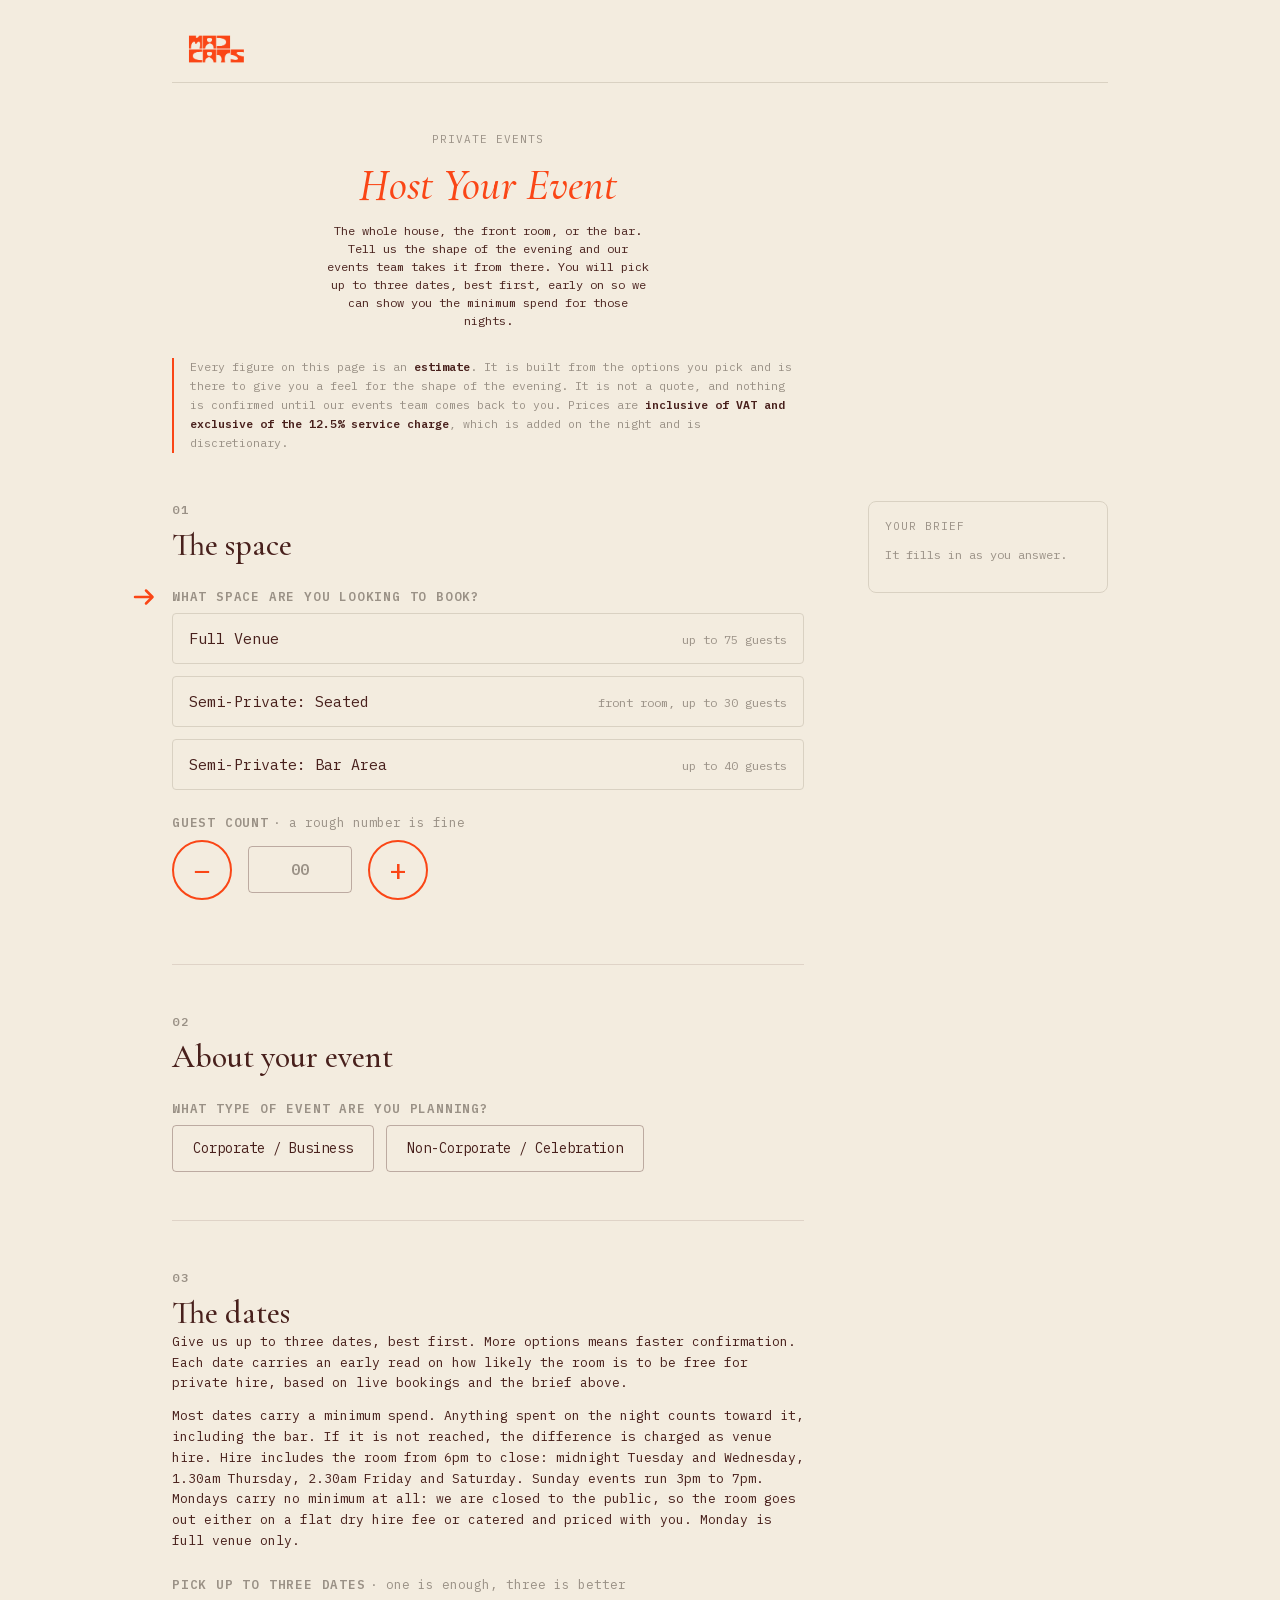
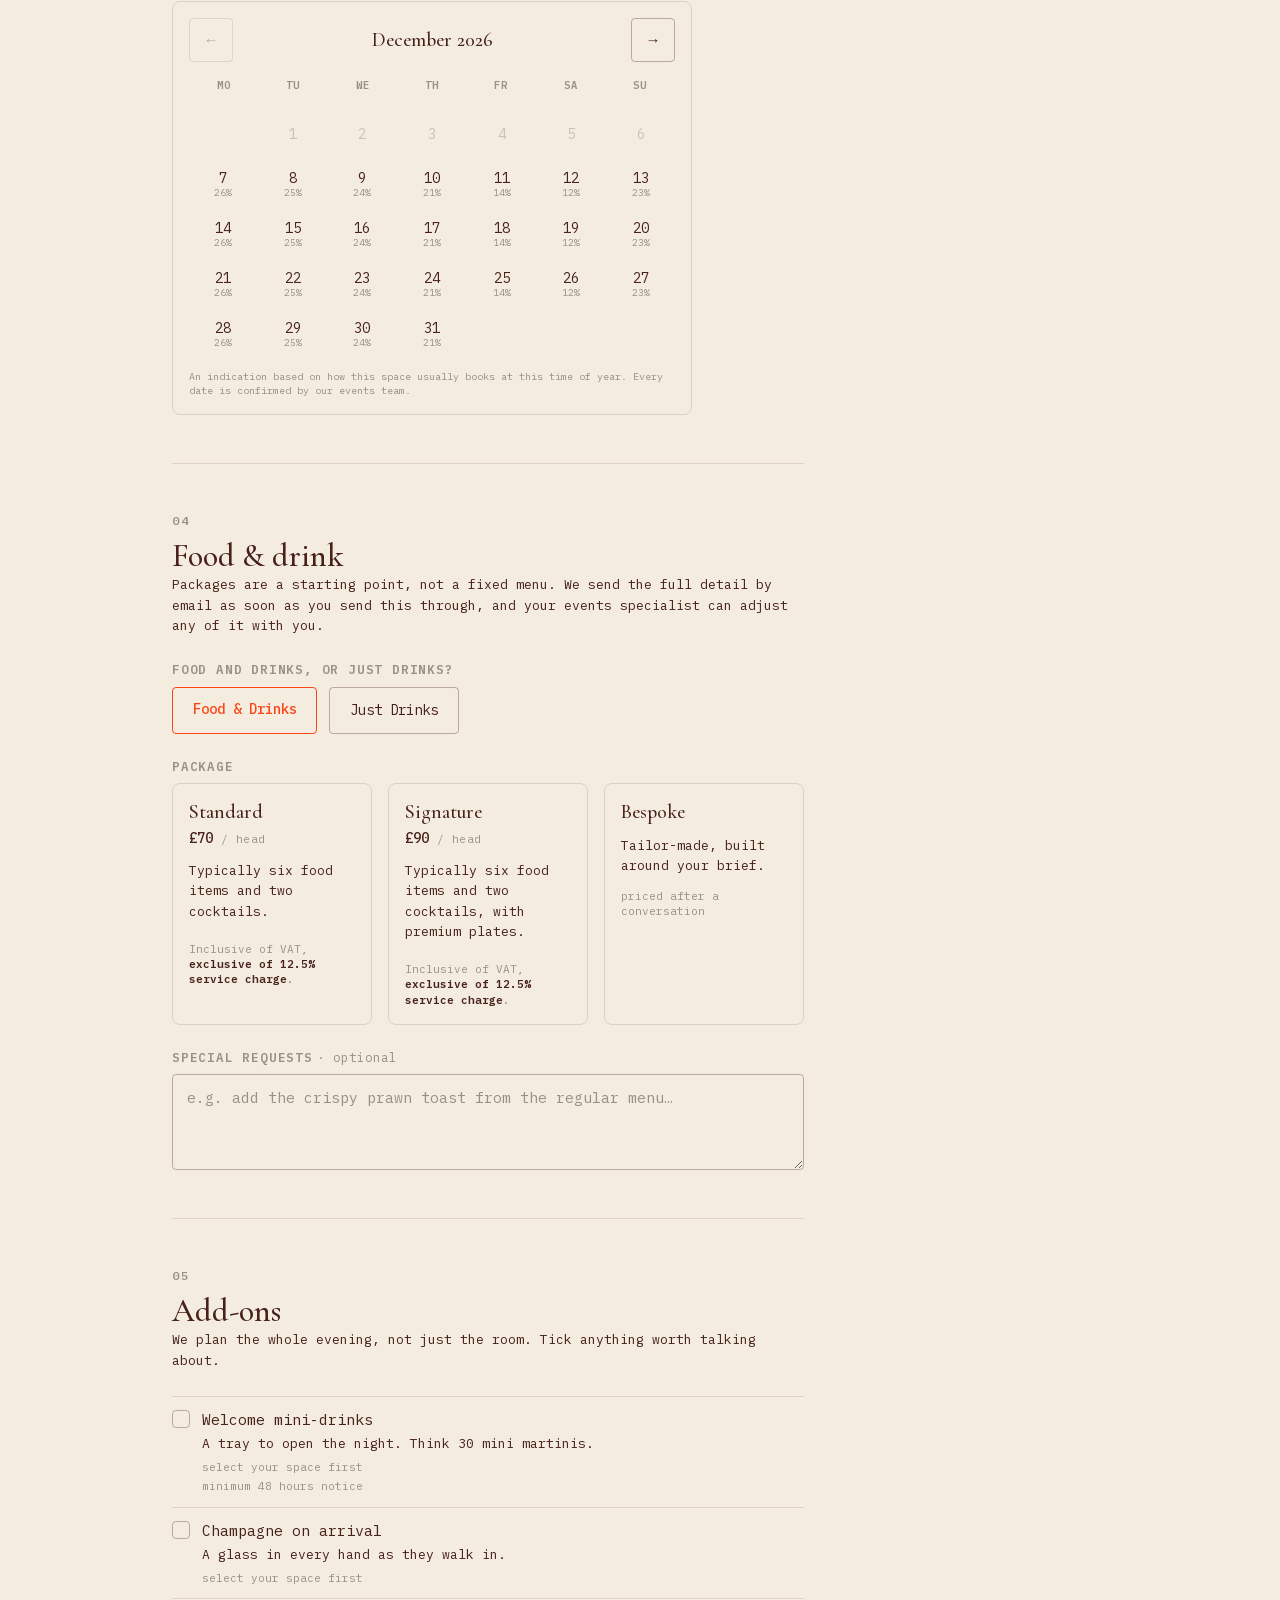
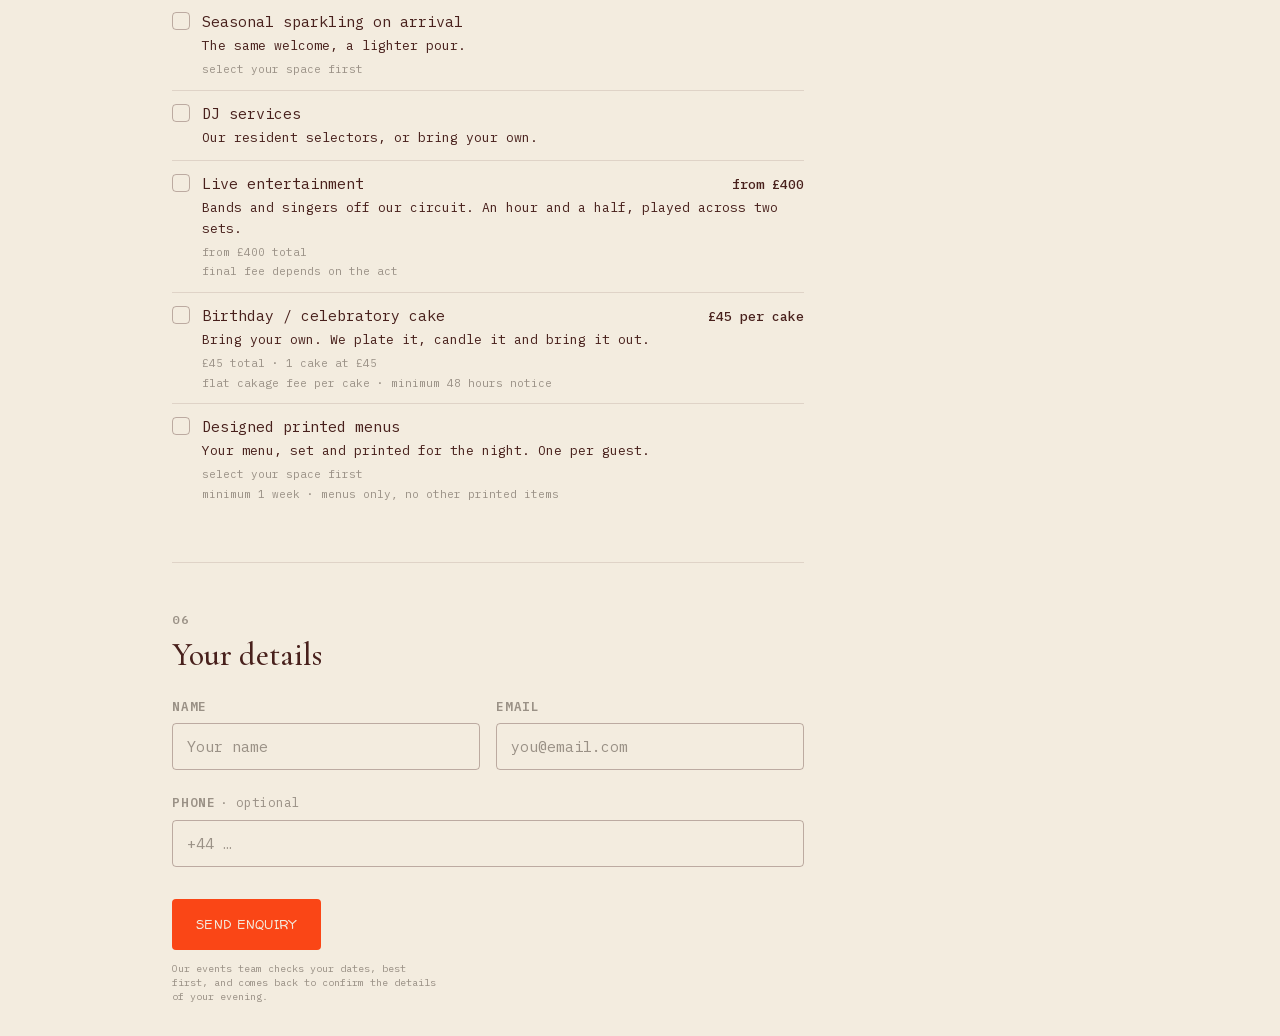
==== commit 9c9bf79e: "Mondays, dry hire, and large bookings routed to SevenRooms Ed's answers to the two open questions fr" ====
--- a/private-events/classic/index.html
+++ b/private-events/classic/index.html
@@ -231,6 +231,50 @@
 .cal__day[data-rank="3"] .cal__rank{background:var(--mc-taupe);color:var(--mc-ink-dark);}
 .cal__day:disabled{cursor:default;}
 .cal__day:disabled:hover{border-color:transparent;}
+/* A Monday with a semi-private space selected. Struck through rather than
+   merely faded, because a faded cell reads as "low availability" next to all
+   the percentages, and this one is not available at any price. It stays
+   focusable and hoverable so it can explain itself. */
+/* ---- Large bookings: the one place this form sends people elsewhere ----
+   A real stop, not a nudge, so it is a modal rather than a note. Cream box on
+   a dimmed page, the link styled as the primary action and the way back
+   offered in plain text next to it. */
+.pe-modal{position:fixed;inset:0;z-index:120;display:flex;align-items:center;justify-content:center;
+  padding:var(--sp-4);}
+.pe-modal[hidden]{display:none;}
+/* these three carry their own display value, which outranks the UA rule
+   for [hidden], so they need saying explicitly */
+.pkg-card[hidden],.field[hidden],.pe-section[hidden]{display:none;}
+.pe-modal__scrim{position:absolute;inset:0;background:rgba(72,32,28,.55);}
+.pe-modal__box{position:relative;max-width:420px;width:100%;background:var(--mc-cream);
+  border:1px solid var(--mc-orange);border-radius:var(--mc-radius-card);padding:var(--sp-5);
+  display:grid;gap:var(--sp-3);box-shadow:0 18px 50px rgba(72,32,28,.28);}
+.pe-modal__title{color:var(--mc-orange);}
+.pe-modal__body{font-family:var(--mc-font-mono);font-size:13.5px;line-height:1.6;
+  color:var(--mc-oxblood);margin:0;}
+.pe-modal__acts{display:flex;flex-wrap:wrap;align-items:center;gap:var(--sp-3);margin-top:var(--sp-1);}
+.pe-modal__go{display:inline-flex;align-items:center;justify-content:center;min-height:44px;
+  padding:0 var(--sp-4);font-family:var(--mc-font-mono);font-weight:600;font-size:12px;
+  letter-spacing:1px;text-transform:uppercase;text-decoration:none;color:var(--mc-cream);
+  background:var(--mc-orange);border:1px solid var(--mc-orange);border-radius:var(--mc-radius);}
+.pe-modal__go:hover{background:var(--mc-oxblood);border-color:var(--mc-oxblood);}
+.pe-modal__go:focus-visible{outline:2px solid var(--mc-oxblood);outline-offset:2px;}
+.pe-modal__alt{min-height:44px;padding:0;background:transparent;border:0;cursor:pointer;
+  font-family:var(--mc-font-mono);font-size:12px;color:var(--mc-oxblood);
+  text-decoration:underline;text-underline-offset:3px;}
+.pe-modal__alt:hover{color:var(--mc-orange);}
+body.pe-modal-open{overflow:hidden;}
+@media (max-width:520px){
+  .pe-modal__box{padding:var(--sp-4);}
+  .pe-modal__acts{flex-direction:column;align-items:stretch;gap:var(--sp-2);}
+  .pe-modal__alt{text-align:center;}
+}
+
+.cal__day--blocked{cursor:help;position:relative;}
+.cal__day--blocked .cal__num{color:var(--mc-taupe);opacity:.5;text-decoration:line-through;
+  text-decoration-thickness:1px;}
+.cal__day--blocked:hover,.cal__day--blocked.is-open{border-color:rgba(72,32,28,.32);}
+.cal__day--blocked:focus-visible{outline:none;border-color:var(--mc-orange);border-width:1.5px;padding:3.5px 0;}
 /* ---- Guest count: a stepper either side of a field sized for two digits ----
    The count is almost always two digits and capped at 75, so a full-width box
    invited a stray third digit and looked like a text field. Buttons match the
@@ -303,8 +347,8 @@
 .pe-sheet__foot-svc{display:block;font-family:var(--mc-font-mono);font-size:11.5px;line-height:1.5;
   color:var(--mc-cream);opacity:.85;margin-top:var(--sp-2);}
 .pe-sheet__foot-svc strong{font-weight:600;opacity:1;}
-.pe-banner__svc{display:block;font-family:var(--mc-font-mono);font-size:10.5px;line-height:1.4;
-  color:var(--mc-cream);opacity:.8;margin-top:2px;text-align:right;}
+.pe-banner__svc{display:block;font-family:var(--mc-font-mono);font-weight:600;font-size:11px;line-height:1.4;
+  color:var(--mc-cream);opacity:1;margin-top:3px;text-align:left;}
 .pe-rail__foot-svc{display:block;font-family:var(--mc-font-mono);font-size:11px;line-height:1.5;
   color:var(--mc-taupe);margin-top:var(--sp-2);}
 .pe-rail__foot-svc strong{color:var(--mc-oxblood);font-weight:600;}
@@ -464,10 +508,27 @@
   letter-spacing:1px;color:var(--mc-cream);opacity:.8;text-transform:uppercase;line-height:1.3;}
 .pe-banner__amount{display:block;font-family:var(--mc-font-mono);font-weight:500;font-size:26px;line-height:1.15;
   color:var(--mc-cream);font-variant-numeric:tabular-nums;letter-spacing:-.4px;}
+/* The season tag qualifies the FIGURE, so it belongs beside it. Stacked on
+   its own line above, it read as a heading for the whole strip and pushed
+   the number down. Baseline alignment sits the chip on the same line the
+   figure is read from. */
+.pe-banner__amountrow,.pe-sheet__foot-amountrow{display:flex;align-items:baseline;
+  gap:var(--sp-2);flex-wrap:wrap;min-width:0;}
+.pe-banner__amountrow .season-wrap,.pe-sheet__foot-amountrow .season-wrap{margin-left:0;vertical-align:baseline;}
+/* On a phone the figure column is barely 190px once the FULL BRIEF button
+   has its share, so the tag is trimmed rather than allowed to drop onto a
+   line of its own. It still wraps under the figure for the widest totals,
+   which is the honest fallback. */
+@media (max-width:520px){
+  .pe-banner__inner{gap:var(--sp-3);}
+  .pe-banner__amountrow{gap:6px;}
+  .pe-banner__amountrow .season-tag{font-size:9px;letter-spacing:.6px;padding:3px 5px;gap:3px;min-height:20px;}
+  .pe-banner__amountrow .season-tag::after{width:10px;height:10px;font-size:8px;}
+}
 /* The qualifiers that used to be crammed into the same 12px run-on string:
    now demoted to their own line, where they can be read rather than decoded. */
-.pe-banner__meta{display:block;font-family:var(--mc-font-mono);font-size:12.5px;line-height:1.45;color:var(--mc-cream);
-  opacity:.82;font-variant-numeric:tabular-nums;}
+.pe-banner__meta{display:block;font-family:var(--mc-font-mono);font-weight:600;font-size:12.5px;line-height:1.45;
+  color:var(--mc-cream);opacity:.95;font-variant-numeric:tabular-nums;}
 .pe-banner__meta:empty{display:none;}
 .pe-banner--bespoke .pe-banner__amount{font-size:15px;line-height:1.3;letter-spacing:0;}
 body.has-banner{padding-bottom:calc(var(--pe-banner-h, 120px) + var(--sp-4));}
@@ -570,6 +631,9 @@
   .pe-section + .pe-section{margin-top:var(--sp-12);}
   .pe-section__title{font-size:32px;}
   .pkg-grid{grid-template-columns:repeat(3,1fr);}
+  /* a Monday adds Dry Hire as a fourth card: 2x2 reads better than three
+     across with one stranded underneath */
+  .pkg-grid:has(#pkg-dry:not([hidden])){grid-template-columns:repeat(2,1fr);}
   .pkg-card{padding:var(--sp-4);}
   .pkg-card:has(.sr-input:checked),.pkg-card:has(.sr-input:focus-visible){padding:calc(var(--sp-4) - .5px);}
   .pkg-card__name{font-size:20px;}
@@ -988,7 +1052,7 @@
             <!-- minimum spend for the chosen space + first-choice date -->
             <div class="minspend" id="minspend" hidden>
               <div class="minspend__row">
-                <span class="minspend__label" id="minspend-label"></span><span class="season-wrap" id="minspend-season-wrap" hidden><button type="button" class="season-tag" id="minspend-season" aria-describedby="season-tip" aria-expanded="false"></button><span class="season-tip" id="season-tip" role="tooltip">Your first choice falls in one of our busiest months, so the minimum reflects what the venue would normally take that night. Try another month for a lower minimum.</span></span>
+                <span class="minspend__label" id="minspend-label"></span><span class="season-wrap" id="minspend-season-wrap" hidden><button type="button" class="season-tag" id="minspend-season" aria-describedby="season-tip" aria-expanded="false"></button><span class="season-tip" id="season-tip" role="tooltip"></span></span>
                 <span class="minspend__figure" id="minspend-figure"></span>
               </div>
               <p class="minspend__hours" id="minspend-hours"></p>
@@ -998,7 +1062,7 @@
               </div>
               <p class="minspend__note" id="minspend-note"></p>
               <ul class="minspend__ways" id="minspend-ways" hidden></ul>
-              <p class="minspend__terms">Anything spent on the night counts toward the minimum, including the bar. If it is not reached, the difference is charged as venue hire.</p>
+              <p class="minspend__terms" id="minspend-terms">Anything spent on the night counts toward the minimum, including the bar. If it is not reached, the difference is charged as venue hire.</p>
             </div>
             <!-- ranked picks: selection order = priority, rendered by JS -->
             <ol class="cal-picks" id="cal-picks" hidden aria-label="Your dates, best first"></ol>
@@ -1041,6 +1105,15 @@
                 <span class="pkg-card__head"><span class="pkg-card__name">Bespoke</span></span>
                 <span class="pkg-card__desc">Tailor-made, built around your brief.</span>
                 <span class="pkg-card__sub">priced after a conversation</span>
+              </label>
+              <!-- Monday only: the venue is closed, so the room can go out on
+                   its own at a flat fee. Shown by JS when the first-choice
+                   date is a Monday, hidden and deselected otherwise. -->
+              <label class="pkg-card pkg-card--dry" id="pkg-dry" hidden>
+                <input class="sr-input" type="radio" name="package" value="dryhire">
+                <span class="pkg-card__head"><span class="pkg-card__name">Dry Hire</span><span class="pkg-card__price"><span class="pkg-card__amount" data-pkg="dryhire"></span><span class="pkg-card__per"> flat</span></span></span>
+                <span class="pkg-card__desc">The room on its own, no food or drink.</span>
+                <span class="pkg-card__vat">Inclusive of VAT. Monday hire only.</span>
               </label>
             </div>
             <p class="field__msg" id="package-msg" hidden></p>
@@ -1267,7 +1340,7 @@
           <span class="pe-rail__foot-label" id="rail-label"></span>
           <span class="pe-rail__foot-amount" id="rail-amount"></span>
           <span class="pe-rail__foot-meta" id="rail-meta"></span>
-          <span class="pe-rail__foot-svc">Inclusive of VAT. <strong>Excludes the 12.5% service charge.</strong></span>
+          <span class="pe-rail__foot-svc" id="rail-svc">Inclusive of VAT. <strong>Excludes the 12.5% service charge.</strong></span>
         </div>
       </div>
     </aside>
@@ -1292,6 +1365,20 @@
 </div>
 
 <!-- ===== Sticky per-head total (accent surface) — outside .page so overflow:clip can't touch it ===== -->
+<!-- ===== Large bookings go to SevenRooms, not through this form ===== -->
+<div class="pe-modal" id="pe-modal" hidden>
+  <div class="pe-modal__scrim" id="pe-modal-scrim"></div>
+  <div class="pe-modal__box" role="dialog" aria-modal="true"
+       aria-labelledby="pe-modal-title" aria-describedby="pe-modal-body">
+    <span class="t-overline pe-modal__title" id="pe-modal-title">BOOK THIS ONE DIRECTLY</span>
+    <p class="pe-modal__body" id="pe-modal-body"></p>
+    <div class="pe-modal__acts">
+      <a class="pe-modal__go" id="pe-modal-go" href="#" target="_blank" rel="noopener">Book on SevenRooms</a>
+      <button class="pe-modal__alt" id="pe-modal-back" type="button">Change the guest count</button>
+    </div>
+  </div>
+</div>
+
 <aside class="pe-banner" id="pe-banner" aria-live="polite" aria-label="Estimated cost">
   <span class="pe-banner__lip" aria-hidden="true"></span>
   <div class="pe-banner__body">
@@ -1309,7 +1396,7 @@
       <span class="pe-banner__inner">
         <span class="pe-banner__fig">
           <span class="pe-banner__label" id="banner-label">Total &middot; estimate</span>
-          <span class="pe-banner__amount" id="banner-amount"></span>
+          <span class="pe-banner__amountrow"><span class="pe-banner__amount" id="banner-amount"></span></span>
           <span class="pe-banner__meta" id="banner-meta"></span>
           <span class="pe-banner__svc">Excludes 12.5% service charge</span>
         </span>
@@ -1341,9 +1428,9 @@
     </div>
     <div class="pe-sheet__foot" id="sheet-foot">
       <span class="pe-sheet__foot-label" id="sheet-label"></span>
-      <span class="pe-sheet__foot-amount" id="sheet-amount"></span>
+      <span class="pe-sheet__foot-amountrow"><span class="pe-sheet__foot-amount" id="sheet-amount"></span></span>
       <span class="pe-sheet__foot-meta" id="sheet-meta"></span>
-      <span class="pe-sheet__foot-svc">Inclusive of VAT. <strong>Excludes the 12.5% service charge</strong>, added on the night.</span>
+      <span class="pe-sheet__foot-svc" id="sheet-svc">Inclusive of VAT. <strong>Excludes the 12.5% service charge</strong>, added on the night.</span>
     </div>
     <p class="pe-sheet__deposit" id="sheet-deposit" hidden></p>
   </div>
@@ -1405,33 +1492,35 @@
        day group, band + day + hire type gives the minimum. A small set of
        month/day combinations then OVERRIDE the band figure.
 
-       MONDAY IS UNRESOLVED. The new document says Monday is not a
-       minimum-spend product at all: room only is a flat hire fee, catered is
-       quoted by the team, and semi-private is not offered. This form always
-       has a package selected, so every Monday enquiry through it is catered.
-       Pending Ed's answer, Monday keeps exactly the behaviour and the figures
-       it had before this change, so nothing breaks in the meantime. */
+       MONDAY IS NOT A MINIMUM-SPEND PRODUCT (Ed, 9 Oct 2026). The venue is
+       closed on Mondays, so a Monday hire displaces no trade. Two routes, and
+       no `mon` column in either table below:
+         · Dry Hire — a flat room fee by band, the figures in `dryHire`.
+         · Catered  — the chosen package and add-ons, with no minimum at all.
+                      The events team quotes it after the enquiry lands.
+       Semi-private is not offered on a Monday: see offNight(). */
     minSpend: {
       bands: { quiet: [0,6,7], high: [1,9], peak: [10,11] }, /* else standard */
       /* Only the two busy bands are tagged. A "Quiet" or "Standard" badge
          tells the guest nothing they need and just adds noise to the figure. */
       bandLabel: { high: "High Demand", peak: "Peak Demand" },
       full: {
-        quiet:    { tuewed: 2000, thu: 3100, frisat: 5000, sun: 1750, mon: 2500 },
-        standard: { tuewed: 2800, thu: 3500, frisat: 5800, sun: 2000, mon: 2500 },
-        high:     { tuewed: 3000, thu: 4350, frisat: 6500, sun: 2500, mon: 2500 },
-        peak:     { tuewed: 4000, thu: 5250, frisat: 7400, sun: 2750, mon: 2500 }
+        quiet:    { tuewed: 2000, thu: 3100, frisat: 5000, sun: 1750 },
+        standard: { tuewed: 2800, thu: 3500, frisat: 5800, sun: 2000 },
+        high:     { tuewed: 3000, thu: 4350, frisat: 6500, sun: 2500 },
+        peak:     { tuewed: 4000, thu: 5250, frisat: 7400, sun: 2750 }
       },
       semi: {
-        quiet:    { tuewed: 1000, thu: 1550, frisat: 3500, sun: 1050, mon: 1500 },
-        standard: { tuewed: 1400, thu: 1750, frisat: 4050, sun: 1200, mon: 1500 },
-        high:     { tuewed: 1500, thu: 2175, frisat: 4550, sun: 1500, mon: 1500 },
-        peak:     { tuewed: 2000, thu: 2625, frisat: 5175, sun: 1650, mon: 1500 }
+        quiet:    { tuewed: 1000, thu: 1550, frisat: 3500, sun: 1050 },
+        standard: { tuewed: 1400, thu: 1750, frisat: 4050, sun: 1200 },
+        high:     { tuewed: 1500, thu: 2175, frisat: 4550, sun: 1500 },
+        peak:     { tuewed: 2000, thu: 2625, frisat: 5175, sun: 1650 }
       },
+      /* Monday dry hire: the room on its own, a flat fee by season band.
+         Supersedes the £1,200 Monday figure the form used to show. */
+      dryHire: { quiet: 1000, standard: 1250, high: 1500, peak: 1750 },
       /* month index -> day group -> figure per hire type. Checked once the
-         band figure is known; if present it replaces it. The December Monday
-         entry is not from the new document, it preserves today's behaviour
-         while Mondays are unresolved. */
+         band figure is known; if present it replaces it. */
       overrides: {
         0:  { thu: { full: 3650, semi: 1825 }, frisat: { full: 5050, semi: 3550 } },
         1:  { thu: { full: 5150, semi: 2575 } },
@@ -1439,7 +1528,7 @@
         3:  { thu: { full: 3650, semi: 1825 } },
         5:  { thu: { full: 3750, semi: 1875 } },
         7:  { thu: { full: 3300, semi: 1650 } },
-        11: { thu: { full: 6000, semi: 3000 }, mon: { full: 3375, semi: 2040 } }
+        11: { thu: { full: 6000, semi: 3000 } }
       },
       /* Friday and Saturday semi-private is shown but never treated as
          confirmable: the room around it needs a judgement call. */
@@ -1448,9 +1537,9 @@
       hours: {
         full: { tuewed: "6pm to midnight", thu: "6pm to 1.30am", frisat: "6pm to 2.30am",
                 sun: "the 3pm to 7pm session", mon: "6pm to midnight" },
+        /* no `mon`: semi-private is not offered on a Monday */
         semi: { tuewed: "4 hours within the trading night", thu: "4 hours within the trading night",
-                frisat: "4 hours within the trading night", sun: "the 3pm to 7pm session",
-                mon: "4 hours within the trading night" }
+                frisat: "4 hours within the trading night", sun: "the 3pm to 7pm session" }
       }
     },
     capacities: { full: 75, seated: 30, bar: 40 } /* bar cap PLACEHOLDER — TBC with venue */
@@ -1466,7 +1555,8 @@
       food:   { label: "Signature · Food & Drinks", body: "The kitchen showing off, politely. The same shape as Standard, typically six food items and two cocktails, with premium plates on the list: wagyu and crab among them. We send the full menu by email the moment this reaches us, and anything on it can be swapped with your events specialist." },
       drinks: { label: "Signature · Just Drinks",   body: "Two cocktails from the premium list, made without fuss and kept coming. We send the full list by email the moment this reaches us, and it can be adjusted with your events specialist." }
     },
-    bespoke: { label: "Bespoke · by consultation", body: "We've put logos on drinks for brand launches and rebuilt the room for a single night. No set menu and no set shape. Bespoke events are built with our events team in a follow-up, and priced after a conversation." }
+    bespoke: { label: "Bespoke · by consultation", body: "We've put logos on drinks for brand launches and rebuilt the room for a single night. No set menu and no set shape. Bespoke events are built with our events team in a follow-up, and priced after a conversation." },
+    dryhire: { label: "Dry Hire · Monday only", body: "The room, the sound system and the team to run it, with no food or drink attached. We are closed to the public on Mondays, so the whole venue is yours for a flat fee and there is no minimum spend to reach. Bring your own plan for the evening, or ask us to build one." }
   };
 
   var $  = function(s,c){ return (c||document).querySelector(s); };
@@ -1575,6 +1665,9 @@
   function stopHold(){
     if(holdTimer){ clearTimeout(holdTimer); holdTimer = null; }
     holdRepeats = 0;
+    /* stepping is the other way people reach a number; check once on release
+       rather than on every tick of a hold */
+    if(holdBtn) setTimeout(maybeOfferSevenRooms, 0);
     if(holdBtn){ holdBtn.classList.remove("is-pressing"); holdBtn = null; }
     var el = $("#guests");
     if(el && el.classList.contains("is-spinning")){
@@ -1653,6 +1746,25 @@
     var n = parseInt(guests.value, 10);
     return !guests.value.trim() || isNaN(n) || n < 1;
   }
+  /* ---- Large bookings go to SevenRooms, not through this form ----
+     Eight to twelve guests at a reserved table is a different product with
+     its own, much lower, pricing. Someone asking for a semi-private room at
+     that size would be quoted a section-hire minimum several times what the
+     table would cost them, and would simply leave. The form stops and hands
+     them to SevenRooms instead. Thirteen and up is a real section hire and
+     belongs here. */
+  var LARGE_BOOKING_MAX = 12;
+  /* PLACEHOLDER — swap in the live SevenRooms booking URL before go-live.
+     This is the only line that needs changing. */
+  var SEVENROOMS_URL = "#";
+  var LARGE_BOOKING_MSG = "Parties of " + LARGE_BOOKING_MAX + " or fewer book straight onto a " +
+    "table on SevenRooms, which is quicker and confirms right away. This form is for " +
+    (LARGE_BOOKING_MAX + 1) + " guests and up.";
+  function largeBooking(n){ return semiPrivate() && n >= 1 && n <= LARGE_BOOKING_MAX; }
+  function largeBookingNow(){
+    var n = parseInt(guests.value, 10);
+    return !!guests.value.trim() && !isNaN(n) && largeBooking(n);
+  }
   function guestsOk(announce){
     var n = parseInt(guests.value, 10);
     if(!guests.value.trim() || isNaN(n)){
@@ -1665,9 +1777,41 @@
     if(n < 1){ showMsg(fGuests, guestsMsg, "At least one guest, even if it's just the two of you."); return false; }
     var cap = PRICING.capacities[gv("space")];
     if(cap && n > cap){ showMsg(fGuests, guestsMsg, CAP_MSGS[gv("space")]); return false; }
+    /* announced on blur and at submit, never mid-keystroke: nobody should be
+       told off on their way from "1" to "15" */
+    if(largeBooking(n)){
+      if(announce) showMsg(fGuests, guestsMsg, LARGE_BOOKING_MSG);
+      return false;
+    }
     clearMsg(fGuests, guestsMsg);
     return true;
   }
+  /* The modal is the stop; the inline message is what remains after it closes. */
+  var peModal = $("#pe-modal"), modalReturn = null;
+  $("#pe-modal-go").href = SEVENROOMS_URL;
+  $("#pe-modal-body").textContent = LARGE_BOOKING_MSG;
+  function openSevenRooms(){
+    if(!peModal.hidden) return;
+    modalReturn = document.activeElement;
+    peModal.hidden = false;
+    document.body.classList.add("pe-modal-open");
+    $("#pe-modal-go").focus();
+  }
+  function closeSevenRooms(toGuests){
+    if(peModal.hidden) return;
+    peModal.hidden = true;
+    document.body.classList.remove("pe-modal-open");
+    var back = toGuests ? guests : (modalReturn || guests);
+    if(back && back.focus) back.focus();
+  }
+  function maybeOfferSevenRooms(){ if(largeBookingNow()) openSevenRooms(); }
+  $("#pe-modal-back").addEventListener("click", function(){ closeSevenRooms(true); });
+  $("#pe-modal-scrim").addEventListener("click", function(){ closeSevenRooms(false); });
+  document.addEventListener("keydown", function(e){
+    if(e.key === "Escape" && !peModal.hidden) closeSevenRooms(false);
+  });
+  /* fires on blur and on Enter, not on every keystroke */
+  guests.addEventListener("change", function(){ guestsOk(true); maybeOfferSevenRooms(); });
 
   /* ---- guest count that drives every price display ----
      user input first; else the selected space's capacity; else nothing. */
@@ -1682,7 +1826,8 @@
   /* the space drives the availability tier and the Tue–Sat rule as well as the
      price, so a change has to re-run the whole UX, not just the pricing */
   onGroup("space", function(){
-    clearMsg(fSpace, spaceMsg); guestsOk(); dropOffNightPicks(); syncGuestButtons(); refreshUX();
+    clearMsg(fSpace, spaceMsg); guestsOk(true); dropOffNightPicks(); syncGuestButtons(); refreshUX();
+    maybeOfferSevenRooms(); /* a semi-private room at this size belongs on SevenRooms */
   });
   guests.addEventListener("input", function(){ guestsOk(); refreshPricing(); });
 
@@ -1717,6 +1862,39 @@
       if(rates) el.textContent = money(rates[mode]);
     });
     $$(".pkg-card__desc[data-food]").forEach(function(el){ el.textContent = el.getAttribute("data-" + mode); });
+    renderDryHire();
+  }
+  /* Dry hire exists on a Monday and nowhere else, keyed to the first-choice
+     date like every other figure on this form. Room only means exactly that,
+     so choosing it takes the food and drink question and the whole add-ons
+     step off the page rather than leaving them to be ignored. */
+  function renderDryHire(){
+    var card = $("#pkg-dry");
+    if(!card) return;
+    var on = mondayFirst(), fee = on ? dryHireFee(calPicks[0]) : null;
+    card.hidden = !on;
+    var input = card.querySelector('input[name="package"]');
+    if(!on && input.checked){ input.checked = false; renderSell(); }
+    var amt = card.querySelector('[data-pkg="dryhire"]');
+    if(amt) amt.textContent = fee === null ? "" : money(fee);
+    var dry = input.checked;
+    var cons = $("#f-consumption"); if(cons) cons.hidden = dry;
+    var addons = $("#sec-addons");  if(addons) addons.hidden = dry;
+    if(dry) $$('input[name="addon"]:checked').forEach(function(c){ c.checked = false; });
+    renumberSections();
+  }
+  /* The add-ons step disappears on a dry hire, so the numerals are written
+     rather than hard-coded: otherwise the form reads 04 then 06. The numeral
+     is the num span's first text node; the tick is a sibling inside it. */
+  function renumberSections(){
+    var n = 0;
+    $$(".pe-section").forEach(function(sec){
+      if(sec.hidden) return;
+      n++;
+      var el = sec.querySelector(".pe-section__num");
+      if(el && el.firstChild && el.firstChild.nodeType === 3)
+        el.firstChild.nodeValue = (n < 10 ? "0" : "") + n;
+    });
   }
   $$('input[name="consumption"]').forEach(function(r){
     /* refreshPricing, not updateBanner: switching to Just Drinks has to pull the
@@ -1753,7 +1931,8 @@
     var pkg = selectedPackage();
     var revealEl = $("#reveal-sell");
     if(!pkg){ setReveal(revealEl, false); return; }
-    var entry = (pkg === "bespoke") ? SELL.bespoke : SELL[pkg][currentConsumption() === "drinks" ? "drinks" : "food"];
+    var entry = (pkg === "bespoke" || pkg === "dryhire") ? SELL[pkg]
+              : SELL[pkg][currentConsumption() === "drinks" ? "drinks" : "food"];
     var label = $("#sell-label"), body = $("#sell-body");
     var swapping = revealEl.classList.contains("is-open") && label.textContent !== entry.label;
     label.textContent = entry.label;
@@ -1969,6 +2148,14 @@
     var addons = selectedAddonTotals(g);
     var mode = currentConsumption() === "drinks" ? "drinks" : "food";
     var minimum = currentMinimum();
+    /* Dry hire is a flat room fee and nothing else: no package rate, no
+       add-ons, no minimum to track against. One figure, one line. */
+    if(pkg === "dryhire"){
+      var fee = mondayFirst() ? dryHireFee(calPicks[0]) : null;
+      return { dryHire: true, bespoke: false, g: g, addons: 0, mode: mode,
+               minimum: null, rate: null, base: fee, qualifying: null,
+               surcharge: 0, perHead: null, total: fee };
+    }
     if(pkg === "bespoke") return { bespoke: true, g: g, addons: addons, mode: mode, minimum: minimum };
     var rate = PRICING.packages[pkg][mode];
     /* `base` is what the chosen options come to. `qualifying` is the part of
@@ -2003,6 +2190,11 @@
     /* The minimum NEVER folds into the per-head figure. It rides as its own
        labelled line, exactly as the old venue hire fee did. */
     var minimum = currentMinimum();
+    if(s.dryHire){
+      return { dryHire: true, flat: true, bespoke: false, amount: money(s.total),
+               meta: "flat room hire · ESTIMATE · no minimum spend · " +
+                     calLongDate(calPicks[0]) + " · " + s.g.n + " guests" };
+    }
     if(s.bespoke){
       var bits = [];
       if(s.addons > 0) bits.push("+ " + money(s.addons) + " add-ons, ESTIMATE");
@@ -2035,7 +2227,7 @@
     var bOld = banner.querySelector(".season-wrap"); if(bOld) bOld.remove();
     if(calPicks.length){
       var bt = seasonTagNode(calPicks[0], "onaccent");
-      if(bt) bannerLabel.parentNode.insertBefore(bt, bannerLabel.nextSibling);
+      if(bt) bannerAmount.parentNode.appendChild(bt); /* beside the figure, not stacked above it */
     }
     bannerMeta.textContent = L.meta;
     /* B2: the amount rolls like a till, but only while it is still the same
@@ -2065,7 +2257,11 @@
          say which night it belongs to */
       meta: t.meta.replace(/^minimum spend · /, "for ") };
     if(t.bespoke) return { label: "Bespoke", amount: t.amount, kind: "bespoke", value: null, meta: t.meta };
-    var s = computeSummary();
+    var s0 = computeSummary();
+    if(s0 && s0.dryHire) return { label: "Dry hire · estimate", amount: t.amount,
+      kind: "dryhire", value: s0.total,
+      meta: "flat room hire, no minimum spend · " + s0.g.n + " guests" };
+    var s = s0;
     var hasTotal = s.total !== null;
     if(!hasTotal) return { label: "Per head", amount: money(s.perHead), value: s.perHead,
                            kind: "perhead", meta: "add a guest count for the full total" };
@@ -2086,7 +2282,9 @@
              kind: "total", meta: meta };
   }
 
-  function refreshPricing(){ syncPortions(); renderQty(); renderAddonPrices(); updateBanner(); }
+  /* renderPackages is in here because the dry hire card appears and vanishes
+     with the chosen date, not only when the food/drinks toggle moves */
+  function refreshPricing(){ renderPackages(); syncPortions(); renderQty(); renderAddonPrices(); updateBanner(); }
 
   /* ---- init: every visible price is written from PRICING ---- */
   renderPackages();
@@ -2101,10 +2299,12 @@
      the number itself appears against the chosen date, because it depends on
      both the space and the night. */
   $("#date-fee-lead").textContent =
-    "Every space and date carries a minimum spend. Anything spent on the night counts " +
+    "Most dates carry a minimum spend. Anything spent on the night counts " +
     "toward it, including the bar. If it is not reached, the difference is charged as venue hire. " +
     "Hire includes the room from 6pm to close: midnight Tuesday and Wednesday, 1.30am Thursday, " +
-    "2.30am Friday and Saturday. Sunday events run 3pm to 7pm.";
+    "2.30am Friday and Saturday. Sunday events run 3pm to 7pm. Mondays carry no minimum at all: " +
+    "we are closed to the public, so the room goes out either on a flat dry hire fee or catered " +
+    "and priced with you. Monday is full venue only.";
 
   /* ---- Submit: validate required (space · type · package · name · email), scroll to first miss ---- */
   var form = $("#pe-form");
@@ -2124,7 +2324,10 @@
       showMsg(fSpace, spaceMsg, "Choose a space to get started.");
       invalid.push([fSpace, $('input[name="space"]')]);
     }
-    if(!guestsOk(true)) invalid.push([fGuests, guests]);
+    if(!guestsOk(true)){
+      invalid.push([fGuests, guests]);
+      if(largeBookingNow()) openSevenRooms(); /* a hard stop, not a warning */
+    }
     if(!gv("event-type")){
       showMsg(fEventType, eventTypeMsg, "Tell us what kind of event this is.");
       invalid.push([fEventType, $('input[name="event-type"]')]);
@@ -2205,7 +2408,7 @@
        taken from the summary maths, never from mid-animation banner text */
     var est = summaryTexts();
     if(est){
-      payload["_estimate"] = (est.bespoke ? est.amount : est.amount + " per head") +
+      payload["_estimate"] = ((est.bespoke || est.flat) ? est.amount : est.amount + " per head") +
         (est.meta ? " · " + est.meta : "");
     }
     try{ console.log("madcats:private-events-enquiry", payload); }catch(_e){}
@@ -2422,10 +2625,13 @@
     sessionDrift: .015
   };
   function tierOf(){ var sv = gv("space"); return AVAIL.tier[sv] ? sv : "full"; }
-  /* CFO spec v1.1: Sunday and Monday are bookable for ALL three spaces. The
-     old semi-private Tue-to-Sat restriction is deleted. Kept as a stub so the
-     calendar's disabled-day branch stays intact for past dates. */
-  function offNight(){ return false; }
+  /* Sunday is bookable for all three spaces. MONDAY IS FULL VENUE ONLY: the
+     venue is closed to the public that night, so there is no trading room to
+     sit a semi-private party alongside. Mondays are blocked in the calendar
+     whenever a semi-private space is selected, with the reason on the cell. */
+  function semiPrivate(){ var sv = gv("space"); return sv === "seated" || sv === "bar"; }
+  function offNight(d){ return semiPrivate() && isMonday(d); }
+  var MONDAY_BLOCK_TIP = "We are closed on Mondays, so semi-private hire isn't possible. Mondays are full venue only.";
 
   /* One salt per page load, so far-out numbers sit a point either side of
      where they sat last visit. Near-term and ramp numbers never drift: those
@@ -2461,9 +2667,9 @@
     }
     return Math.max(AVAIL.minCap, Math.min(AVAIL.maxCap, pct));
   }
-  /* every space can now book every night, so nothing is ever retired on a
-     space change. Kept as a no-op so the space handler reads unchanged. */
-  function dropOffNightPicks(){}
+  /* Switching to a semi-private room after picking a Monday leaves a date the
+     calendar now refuses. Drop it rather than leave it sitting there. */
+  function dropOffNightPicks(){ pruneBlockedPicks(); }
   function pad2(n){ return (n < 10 ? "0" : "") + n; }
   function calKey(d){ return d.getFullYear() + "-" + pad2(d.getMonth() + 1) + "-" + pad2(d.getDate()); }
   function calLongDate(d){ return CAL_DAYS[d.getDay()] + " " + d.getDate() + " " + CAL_MONTHS[d.getMonth()]; }
@@ -2495,9 +2701,19 @@
     return w === 0 ? "sun" : w === 1 ? "mon" : w === 4 ? "thu"
          : (w === 5 || w === 6) ? "frisat" : "tuewed";
   }
+  /* Monday: closed to the public, so the hire displaces no trade. There is no
+     minimum spend on a Monday in either direction, dry hire or catered. */
+  function isMonday(d){ return !!d && d.getDay() === 1; }
+  /* guarded: the package prices are written at init, before the calendar
+     section has declared its picks */
+  function mondayFirst(){ return !!calPicks && calPicks.length > 0 && isMonday(calPicks[0]); }
+  /* the flat room fee for a Monday, by season band */
+  function dryHireFee(d){ return isMonday(d) ? PRICING.minSpend.dryHire[minBand(d)] : null; }
+  function dryHireSelected(){ return selectedPackage() === "dryhire"; }
   function minimumFor(d){
     var sv = gv("space");
     if(!sv || !d) return null;
+    if(isMonday(d)) return null;           /* not a minimum-spend product */
     var key = sv === "full" ? "full" : "semi", day = minDayGroup(d);
     /* band figure first, then let a month/day override replace it */
     var base = PRICING.minSpend[key][minBand(d)][day];
@@ -2508,7 +2724,7 @@
   /* true when this date's figure comes from the override table rather than
      the band, worth knowing when a number looks out of step with its band */
   function isOverride(d){
-    var sv = gv("space"); if(!sv || !d) return false;
+    var sv = gv("space"); if(!sv || !d || isMonday(d)) return false;
     var key = sv === "full" ? "full" : "semi";
     var byMonth = PRICING.minSpend.overrides[d.getMonth()];
     return !!(byMonth && byMonth[minDayGroup(d)] && byMonth[minDayGroup(d)][key] !== undefined);
@@ -2557,6 +2773,21 @@
     return -1;
   }
   function hideLimitNote(){ dateLimit.hidden = true; dateLimit.textContent = ""; }
+  /* Space is chosen before the dates, but nothing stops anyone going back and
+     switching to a semi-private room after picking a Monday. Rather than leave
+     a date in the list that the calendar now refuses, drop it and say so. */
+  function pruneBlockedPicks(){
+    var dropped = [];
+    for(var i = calPicks.length - 1; i >= 0; i--){
+      if(offNight(calPicks[i])) dropped.unshift(calPicks.splice(i, 1)[0]);
+    }
+    if(!dropped.length) return false;
+    var names = dropped.map(calLongDate);
+    dateLimit.textContent = (names.length === 1 ? names[0] + " has" : names.join(" and ") + " have") +
+      " been removed. " + MONDAY_BLOCK_TIP;
+    dateLimit.hidden = false;
+    return true;
+  }
 
   /* the ranked list below the calendar: numeral + full date in the rank colour,
      the chance % re-scored live, a 44px remove control per row. Removing a pick
@@ -2614,11 +2845,26 @@
         btn.type = "button";
         btn.className = "cal__day";
         var past = d.getTime() <= calToday.getTime(); /* same-day hires go through the team */
-        btn.disabled = past;                          /* every space books every night now */
+        var blocked = !past && offNight(d);           /* Monday, semi-private selected */
+        /* A truly disabled button dispatches no mouse events, so a blocked
+           Monday is aria-disabled instead: it stays hoverable, tappable and
+           focusable purely so it can say why it is out. */
+        btn.disabled = past;
         var num = document.createElement("span"); num.className = "cal__num"; num.textContent = d.getDate();
         btn.appendChild(num);
         if(past){
           btn.setAttribute("aria-label", calLongDate(d) + ", unavailable");
+        } else if(blocked){
+          btn.className = "cal__day cal__day--blocked season-wrap";
+          btn.setAttribute("aria-disabled", "true");
+          btn.setAttribute("aria-label", calLongDate(d) + ", unavailable. " + MONDAY_BLOCK_TIP);
+          var bid = "cal-block-tip-" + (++seasonSeq);
+          btn.setAttribute("aria-describedby", bid);
+          var btip = document.createElement("span");
+          btip.className = "season-tip"; btip.id = bid;
+          btip.setAttribute("role", "tooltip");
+          btip.textContent = MONDAY_BLOCK_TIP;
+          btn.appendChild(btip);
         } else {
           var pc = Math.round(chanceFor(d) * 100);
           var pct = document.createElement("span"); pct.className = "cal__pct"; pct.textContent = pc + "%";
@@ -2674,7 +2920,7 @@
      Groups mirror the form; ranked dates close it out, numeral markers in
      the rank colours on cream (the sheet keeps DS dark ink). */
   var SPACE_NAMES = { full: "Full Venue", seated: "Front Room, seated", bar: "Bar Area" };
-  var PKG_NAMES = { standard: "Standard", signature: "Signature", bespoke: "Bespoke" };
+  var PKG_NAMES = { standard: "Standard", signature: "Signature", bespoke: "Bespoke", dryhire: "Dry Hire" };
 
   /* hand-drawn icon family: 16px box, 1.5px stroke, round caps, no fills */
   var ICON_ATTRS = 'viewBox="0 0 16 16" fill="none" stroke="currentColor" stroke-width="1.5" stroke-linecap="round" stroke-linejoin="round"';
@@ -2712,13 +2958,21 @@
     }
     var pkg = selectedPackage();
     if(pkg){
-      var mode = currentConsumption() === "drinks" ? "Just Drinks" : "Food & Drinks";
-      var fi = [{ text: PKG_NAMES[pkg] + ", " + mode }];
-      if(pkg === "bespoke") fi.push({ text: "priced after a conversation" });
-      else fi.push({ text: money(PRICING.packages[pkg][currentConsumption() === "drinks" ? "drinks" : "food"]) + " per head" });
+      var fi, flabel = "Food & package";
+      if(pkg === "dryhire"){
+        flabel = "The room";
+        fi = [{ text: "Dry hire, room only" },
+              { text: "No food or drink" }];
+        if(mondayFirst()) fi.push({ text: money(dryHireFee(calPicks[0])) + " flat" });
+      } else {
+        var mode = currentConsumption() === "drinks" ? "Just Drinks" : "Food & Drinks";
+        fi = [{ text: PKG_NAMES[pkg] + ", " + mode }];
+        if(pkg === "bespoke") fi.push({ text: "priced after a conversation" });
+        else fi.push({ text: money(PRICING.packages[pkg][currentConsumption() === "drinks" ? "drinks" : "food"]) + " per head" });
+      }
       var req = $("#requests").value.trim();
       if(req) fi.push({ text: "Request: " + (req.length > 64 ? req.slice(0, 61) + "…" : req) });
-      groups.push({ icon: "food", label: "Food & package", target: "#sec-package", items: fi });
+      groups.push({ icon: "food", label: flabel, target: "#sec-package", items: fi });
     }
     var ai = [];
     var ADDON_NAMES = {
@@ -2767,16 +3021,42 @@
           text: CAL_DAYS[d.getDay()].slice(0, 3) + " " + d.getDate() + " " +
                 CAL_MONTHS[d.getMonth()].slice(0, 3) + " " + d.getFullYear() +
                 " (" + Math.round(chanceFor(d) * 100) + "% est. availability)",
-          price: dMin === null ? "pick a space" : money(dMin), plus: dMin !== null,
-          seasonDate: dMin === null ? null : d };
+          /* A Monday carries no minimum: it shows the flat dry hire fee, or
+             says the team will price it. The raised plus is reserved for real
+             minimums, so a Monday figure never wears one. */
+          price: (isMonday(d) && gv("space"))
+                   ? (dryHireSelected() ? money(dryHireFee(d)) : "by quotation")
+                   : dMin === null ? "pick a space" : money(dMin),
+          plus: dMin !== null,
+          seasonDate: seasonTagApplies(d) ? d : null };
         if(i === 0){
-          row.sub = (calPicks.length > 1
-            ? "Your first choice sets the minimum. "
-            : "") + "Anything spent on the night counts toward it, including the bar.";
+          row.sub = (isMonday(d) && gv("space"))
+            ? (calPicks.length > 1 ? "Your first choice sets how the night is priced. " : "") +
+              "Mondays carry no minimum spend."
+            : (calPicks.length > 1 ? "Your first choice sets the minimum. " : "") +
+              "Anything spent on the night counts toward it, including the bar.";
         }
         return row;
       });
-      groups.push({ icon: "dates", label: "Dates · best first · minimum spend", target: "#sec-date", items: di });
+      groups.push({ icon: "dates",
+        label: mondayFirst() ? "Dates · best first" : "Dates · best first · minimum spend",
+        target: "#sec-date", items: di });
+
+      /* Mondays are their own commercial animal and the brief says so once,
+         plainly, rather than leaving the guest to notice an absent figure. */
+      if(gv("space") && mondayFirst()){
+        var md = calPicks[0];
+        groups.push({ icon: "money", label: "Mondays", target: "#sec-date",
+          items: dryHireSelected()
+            ? [{ text: "Dry hire, flat fee", price: money(dryHireFee(md)),
+                 sub: "The room on its own, no food or drink. We are closed to the public " +
+                      "on Mondays, so the night displaces no trade and there is no minimum " +
+                      "spend to reach." }]
+            : [{ text: "Minimum spend", price: "by quotation",
+                 sub: MONDAY_QUOTE_NOTE + " We are closed to the public on Mondays, so the " +
+                      "night is priced with you rather than read off a table. If you would " +
+                      "rather take the room on its own, choose Dry Hire." }] });
+      }
 
       /* The surcharge gets its own section rather than hiding among the dates.
          It is a single derived figure with a rule behind it, and the rule is
@@ -2877,6 +3157,9 @@
       $("#rail-meta").textContent = L.meta;
       var rOld = railFoot.querySelector(".season-wrap"); if(rOld) rOld.remove();
       if(calPicks.length){ var rt = seasonTagNode(calPicks[0]); if(rt) $("#rail-label").after(rt); }
+      var rsvc = $("#rail-svc");
+      if(rsvc) rsvc.innerHTML = dryHireSelected() ? "Inclusive of VAT."
+        : "Inclusive of VAT. <strong>Excludes the 12.5% service charge.</strong>";
     }
   }
 
@@ -2941,8 +3224,15 @@
     var sFoot = $("#sheet-foot");
     var sOld = sFoot.querySelector(".season-wrap"); if(sOld) sOld.remove();
     if(L && calPicks.length){ var st = seasonTagNode(calPicks[0], "onaccent");
-      if(st) $("#sheet-label").after(st); }
+      if(st) $("#sheet-amount").after(st); }  /* beside the figure, as on the strip */
     $("#sheet-meta").textContent = L ? L.meta : "";
+    /* a room-only hire has no food or drink for a service charge to sit on */
+    var dryNow = dryHireSelected();
+    $("#sheet-svc").textContent = dryNow ? "Inclusive of VAT." : "";
+    if(!dryNow){
+      $("#sheet-svc").innerHTML = "Inclusive of VAT. <strong>Excludes the 12.5% " +
+        "service charge</strong>, added on the night.";
+    }
     var dj = $('input[name="dj-type"]:checked');
     var ext = djCheck.checked && dj && dj.value === "external";
     var dep = $("#sheet-deposit");
@@ -2988,6 +3278,8 @@
       ? "Minimum spend " + t.amount + " · " + t.meta
       : t.bespoke
       ? "Bespoke · priced after a conversation" + (t.meta ? " · " + t.meta : "")
+      : t.flat
+      ? "Estimated " + t.amount + " · " + t.meta
       : "Estimated " + t.amount + " per head · " + t.meta;
     var by = [nameIn.value.trim(), emailIn.value.trim()];
     var comp = $("#company").value.trim();
@@ -3137,9 +3429,48 @@
     });
     return out;
   }
+  var MONDAY_QUOTE_NOTE = "The minimum spend will be quoted by your events specialist once you submit the form.";
+  var MINSPEND_TERMS = "Anything spent on the night counts toward the minimum, including the bar. " +
+    "If it is not reached, the difference is charged as venue hire.";
+  /* A Monday has no minimum spend, so the panel that normally carries one
+     carries the Monday answer instead: a flat fee if the room is going out
+     dry, otherwise the promise of a quote. Leaving the panel out altogether
+     would take the cost of the night off the page at the moment the guest
+     is looking for it. */
+  function renderMondayPanel(box, first){
+    box.hidden = false;
+    var dry = dryHireSelected(), fee = dryHireFee(first);
+    $("#minspend-label").textContent = "Monday hire · " + calLongDate(first);
+    var tagEl = $("#minspend-season"), tagWrap = $("#minspend-season-wrap");
+    var lbl = seasonTagApplies(first) ? bandLabel(first) : null;
+    tagWrap.hidden = !lbl;
+    if(lbl){
+      tagEl.textContent = lbl;
+      tagEl.setAttribute("data-band", minBand(first));
+      $("#season-tip").textContent = seasonTipText(first);
+    } else {
+      tagWrap.classList.remove("is-open");
+      tagEl.setAttribute("aria-expanded", "false");
+    }
+    $("#minspend-figure").textContent = dry ? money(fee) + " ESTIMATE" : "by quotation";
+    $("#minspend-hours").textContent = "Includes the room, " + PRICING.minSpend.hours.full.mon + ".";
+    $("#minspend-route").hidden = true;
+    $("#minspend-track").hidden = true;
+    $("#minspend-fill").style.width = "0%";
+    $("#minspend-note").textContent = dry
+      ? "A flat fee for the room on its own, no food or drink. There is no minimum spend on a Monday."
+      : MONDAY_QUOTE_NOTE;
+    $("#minspend-ways").hidden = true;
+    $("#minspend-terms").textContent = "We are closed to the public on Mondays, so the night is " +
+      "yours either way: take the room dry at the flat fee above, or have us cater it and we will " +
+      "price it with you.";
+  }
   function renderMinSpend(){
     var box = $("#minspend");
     if(!box) return;
+    var first = calPicks[0];
+    if(first && gv("space") && isMonday(first)){ renderMondayPanel(box, first); return; }
+    $("#minspend-terms").textContent = MINSPEND_TERMS;
     var minimum = currentMinimum();
     if(minimum === null){ box.hidden = true; return; }
     box.hidden = false;
@@ -3151,11 +3482,12 @@
     label.textContent = "Minimum spend · " + calLongDate(first);
     var tagEl = $("#minspend-season"), tagWrap = $("#minspend-season-wrap");
     if(tagEl && tagWrap){
-      var lbl = bandLabel(first);     /* undefined for quiet and standard */
+      var lbl = seasonTagApplies(first) ? bandLabel(first) : null;
       tagWrap.hidden = !lbl;
       if(lbl){
         tagEl.textContent = lbl;
         tagEl.setAttribute("data-band", minBand(first));
+        $("#season-tip").textContent = seasonTipText(first);
       } else {
         tagWrap.classList.remove("is-open");
         tagEl.setAttribute("aria-expanded", "false");
@@ -3255,11 +3587,28 @@
      The tag has to ride with every prominent figure, not only the one in the
      calendar section. Someone who reads £7,400 on the sticky strip and never
      scrolls back to a badge further up concludes the venue is simply dear. */
-  var SEASON_TIP = "Your first choice falls in one of our busiest months, so the " +
-    "minimum reflects what the venue would normally take that night. Try another " +
-    "month for a lower minimum.";
+  /* Named month, because "one of our busiest months" makes a reader hunt for
+     which one. The lever comes last and in four words, so it is the part that
+     survives a skim. */
+  function seasonTipText(d){
+    var busy = CAL_MONTHS[d.getMonth()] + " is one of our " +
+      (minBand(d) === "peak" ? "busiest" : "busier") + " months, so ";
+    /* a Monday has no minimum; what the band moves is the flat room fee */
+    if(isMonday(d)) return busy + "room hire is priced a little higher. A quieter month lowers it.";
+    return busy + "the minimum matches what the venue would typically make that " +
+      "night. A quieter date lowers it.";
+  }
+  /* The tag only earns its place where the season actually changes a figure.
+     On a Monday that is the dry hire fee alone: a catered Monday carries no
+     minimum and its total is the package, which the band does not touch. */
+  function seasonTagApplies(d){
+    if(!d) return false;
+    if(isMonday(d)) return dryHireSelected();
+    return !!bandLabel(d);
+  }
   var seasonSeq = 0;
   function seasonTagNode(d, variant){
+    if(!seasonTagApplies(d)) return null;
     var label = bandLabel(d);
     if(!label) return null;                 /* quiet and standard go untagged */
     var id = "season-tip-" + (++seasonSeq);
@@ -3273,7 +3622,7 @@
     btn.setAttribute("aria-expanded", "false");
     var tip = document.createElement("span");
     tip.className = "season-tip"; tip.id = id; tip.setAttribute("role", "tooltip");
-    tip.textContent = SEASON_TIP;
+    tip.textContent = seasonTipText(d);
     wrap.appendChild(btn); wrap.appendChild(tip);
     return wrap;
   }
@@ -3284,35 +3633,74 @@
      then clamp into the viewport. Re-run on scroll and resize while open, so
      it stays welded to the tag as the brief scrolls under it. */
   var openWrap = null, openSticky = false;
+  /* Two things wear a bubble now: the season tag, and a Monday the calendar
+     has blocked. The blocked day has no inner button to hang one on, so the
+     anchor falls back to the wrap itself. */
+  var TIP_BTN = ".season-tag, .cal__day--blocked";
+  function tipAnchor(wrap){ return wrap.querySelector(".season-tag") || wrap; }
+  /* position:fixed is measured from the viewport UNLESS some ancestor is
+     transformed, filtered or contained, which quietly promotes it to the
+     containing block. The sticky strip's body carries the "this opens" cue
+     animation, so it is exactly that, and the bubble was being laid out from
+     the strip instead of the screen and landing a screenful too low. Find
+     whatever the real origin is and work back to viewport coordinates. */
+  function fixedOrigin(el){
+    var e = el.parentElement;
+    while(e && e !== document.documentElement){
+      var cs = getComputedStyle(e);
+      if(cs.transform !== "none" || cs.filter !== "none" || cs.perspective !== "none" ||
+         (cs.backdropFilter && cs.backdropFilter !== "none") ||
+         /transform|filter|perspective/.test(cs.willChange) ||
+         /paint|layout|strict|content/.test(cs.contain)){
+        var b = e.getBoundingClientRect();
+        return { x: b.left + e.clientLeft, y: b.top + e.clientTop }; /* padding box */
+      }
+      e = e.parentElement;
+    }
+    return { x: 0, y: 0 };
+  }
   function placeTip(wrap){
-    var btn = wrap.querySelector(".season-tag"), tip = wrap.querySelector(".season-tip");
+    var btn = tipAnchor(wrap), tip = wrap.querySelector(".season-tip");
     if(!btn || !tip) return;
     var r = btn.getBoundingClientRect();
     tip.style.left = "0px"; tip.style.top = "0px";   /* measure unconstrained */
     var tw = tip.offsetWidth, th = tip.offsetHeight, pad = 8;
     var left = r.right - tw;
     left = Math.max(pad, Math.min(left, window.innerWidth - tw - pad));
-    var top = r.top - th - pad;                       /* sit above the tag */
-    if(top < pad) top = r.bottom + pad;               /* unless there is no room */
-    tip.style.left = Math.round(left) + "px";
-    tip.style.top  = Math.round(top) + "px";
+    /* above the tag by default; below it when the top is tight; and if
+       neither side fits whole, take the roomier one and clamp, so the
+       bubble is always fully on screen rather than half cut off */
+    var above = r.top - th - pad, below = r.bottom + pad, top;
+    if(above >= pad) top = above;
+    else if(below + th <= window.innerHeight - pad) top = below;
+    else top = (r.top > window.innerHeight - r.bottom) ? above : below;
+    top = Math.max(pad, Math.min(top, window.innerHeight - th - pad));
+    var o = fixedOrigin(tip);
+    tip.style.left = Math.round(left - o.x) + "px";
+    tip.style.top  = Math.round(top - o.y) + "px";
   }
   function openTip(wrap, sticky){
     if(openWrap && openWrap !== wrap) closeTip();
     openWrap = wrap;
     if(sticky) openSticky = true;
     wrap.classList.add("is-open");
-    var btn = wrap.querySelector(".season-tag"), tip = wrap.querySelector(".season-tip");
-    btn.setAttribute("aria-expanded", "true");
+    var btn = tipAnchor(wrap), tip = wrap.querySelector(".season-tip");
+    if(btn !== wrap) btn.setAttribute("aria-expanded", "true");
     tip.classList.add("is-shown");
     placeTip(wrap);
-    document.body.classList.add("season-seen");       /* the pulse has done its job */
+    /* only a real season tag retires the pulse; a blocked Monday is a
+       different conversation and should not silence it */
+    if(btn !== wrap) document.body.classList.add("season-seen");
+    /* one more pass after the frame settles: dropping the pulse and showing
+       the bubble can both nudge the layout, and a bubble measured against a
+       stale rectangle is exactly how it ends up half off the screen */
+    requestAnimationFrame(function(){ if(openWrap === wrap) placeTip(wrap); });
   }
   function closeTip(){
     if(!openWrap) return;
-    var btn = openWrap.querySelector(".season-tag"), tip = openWrap.querySelector(".season-tip");
+    var btn = tipAnchor(openWrap), tip = openWrap.querySelector(".season-tip");
     openWrap.classList.remove("is-open");
-    if(btn) btn.setAttribute("aria-expanded", "false");
+    if(btn && btn !== openWrap) btn.setAttribute("aria-expanded", "false");
     if(tip) tip.classList.remove("is-shown");
     openWrap = null; openSticky = false;
   }
@@ -3332,7 +3720,7 @@
      plain toggle would shut it the instant anyone clicked. Click instead PINS
      an open bubble, and only closes one that was already pinned. */
   document.addEventListener("click", function(e){
-    var btn = e.target.closest && e.target.closest(".season-tag");
+    var btn = e.target.closest && e.target.closest(TIP_BTN);
     if(!btn){ closeTip(); return; }
     e.stopPropagation(); e.preventDefault();
     var wrap = btn.closest(".season-wrap");
@@ -3343,12 +3731,12 @@
      meant the focusout that follows a mouse click tore down the bubble that
      same click had just pinned, and the ordering differed between surfaces. */
   document.addEventListener("focusin", function(e){
-    var btn = e.target.closest && e.target.closest(".season-tag");
+    var btn = e.target.closest && e.target.closest(TIP_BTN);
     if(btn) openTip(btn.closest(".season-wrap"), false);
   });
   document.addEventListener("focusout", function(e){
     if(openSticky) return;                     /* a click pinned it, leave it */
-    var btn = e.target.closest && e.target.closest(".season-tag");
+    var btn = e.target.closest && e.target.closest(TIP_BTN);
     if(btn && btn.closest(".season-wrap") === openWrap) closeTip();
   });
   document.addEventListener("keydown", function(e){ if(e.key === "Escape") closeTip(); });
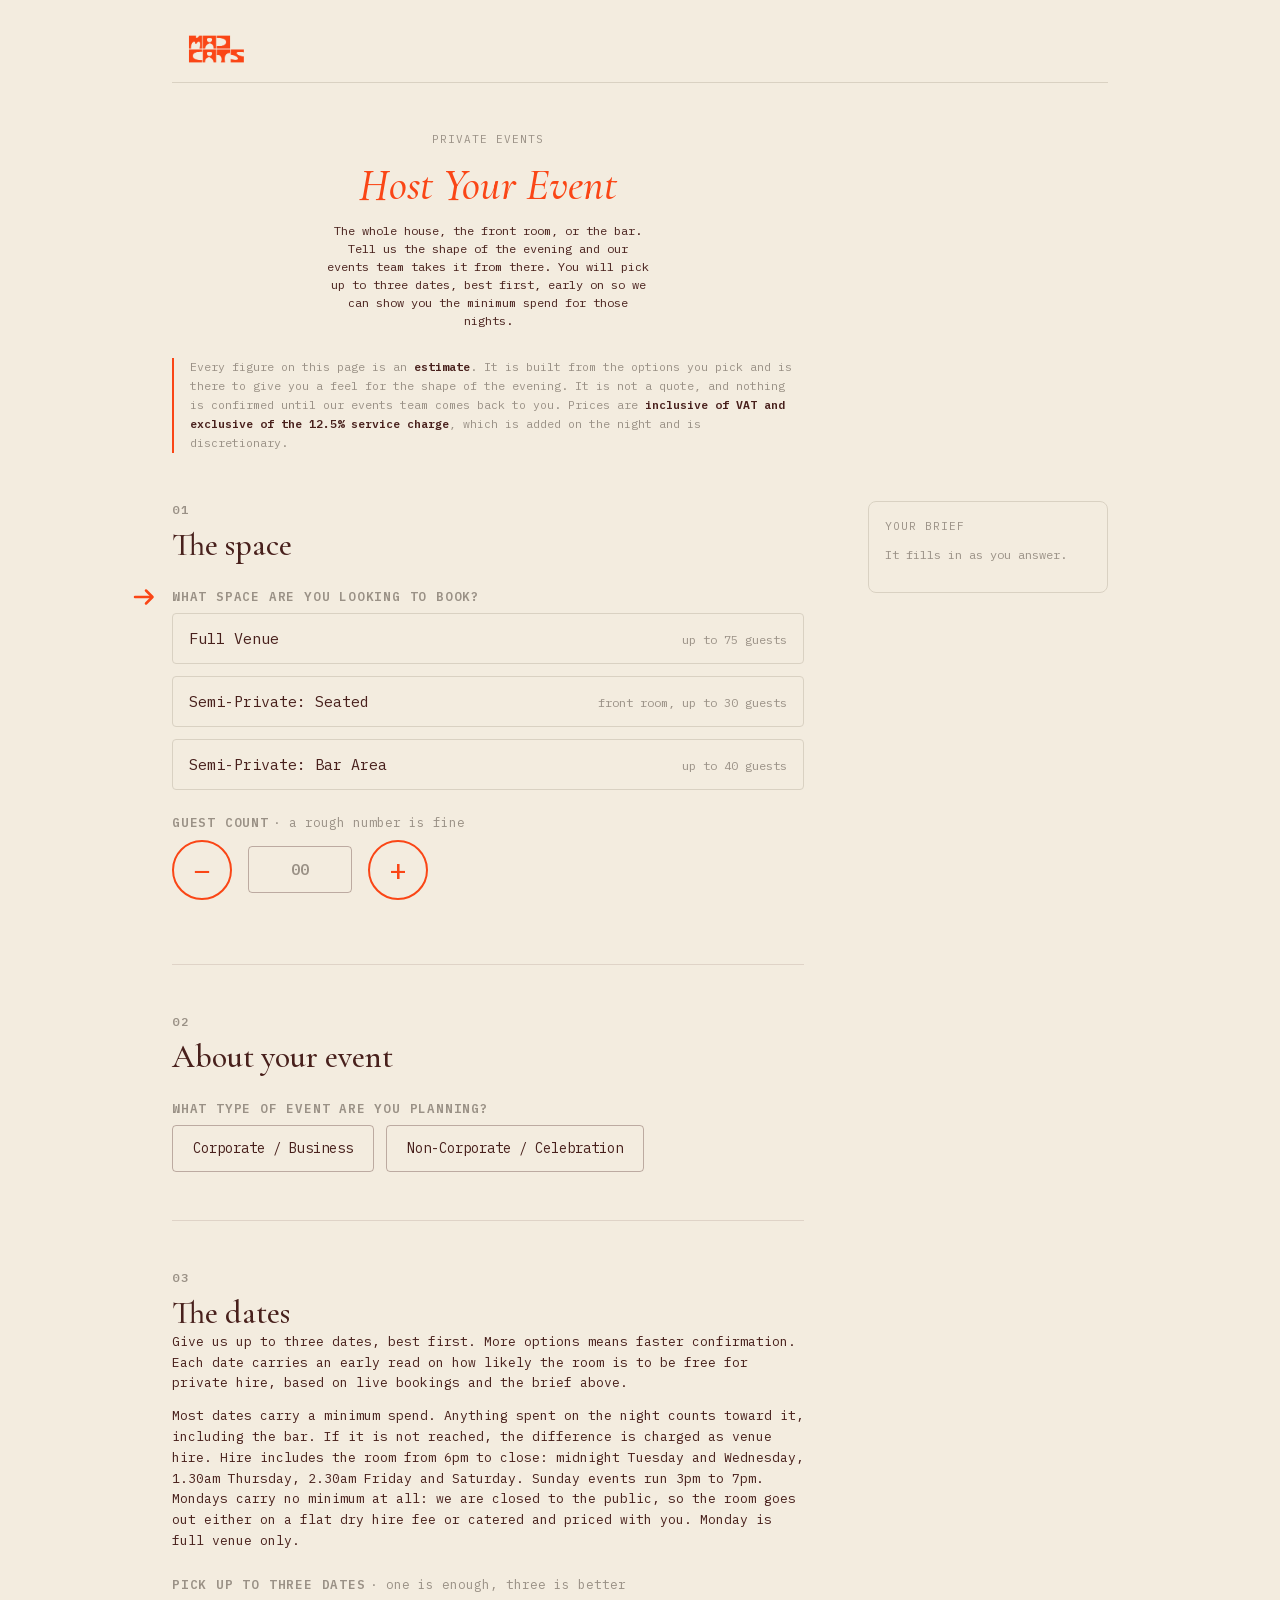
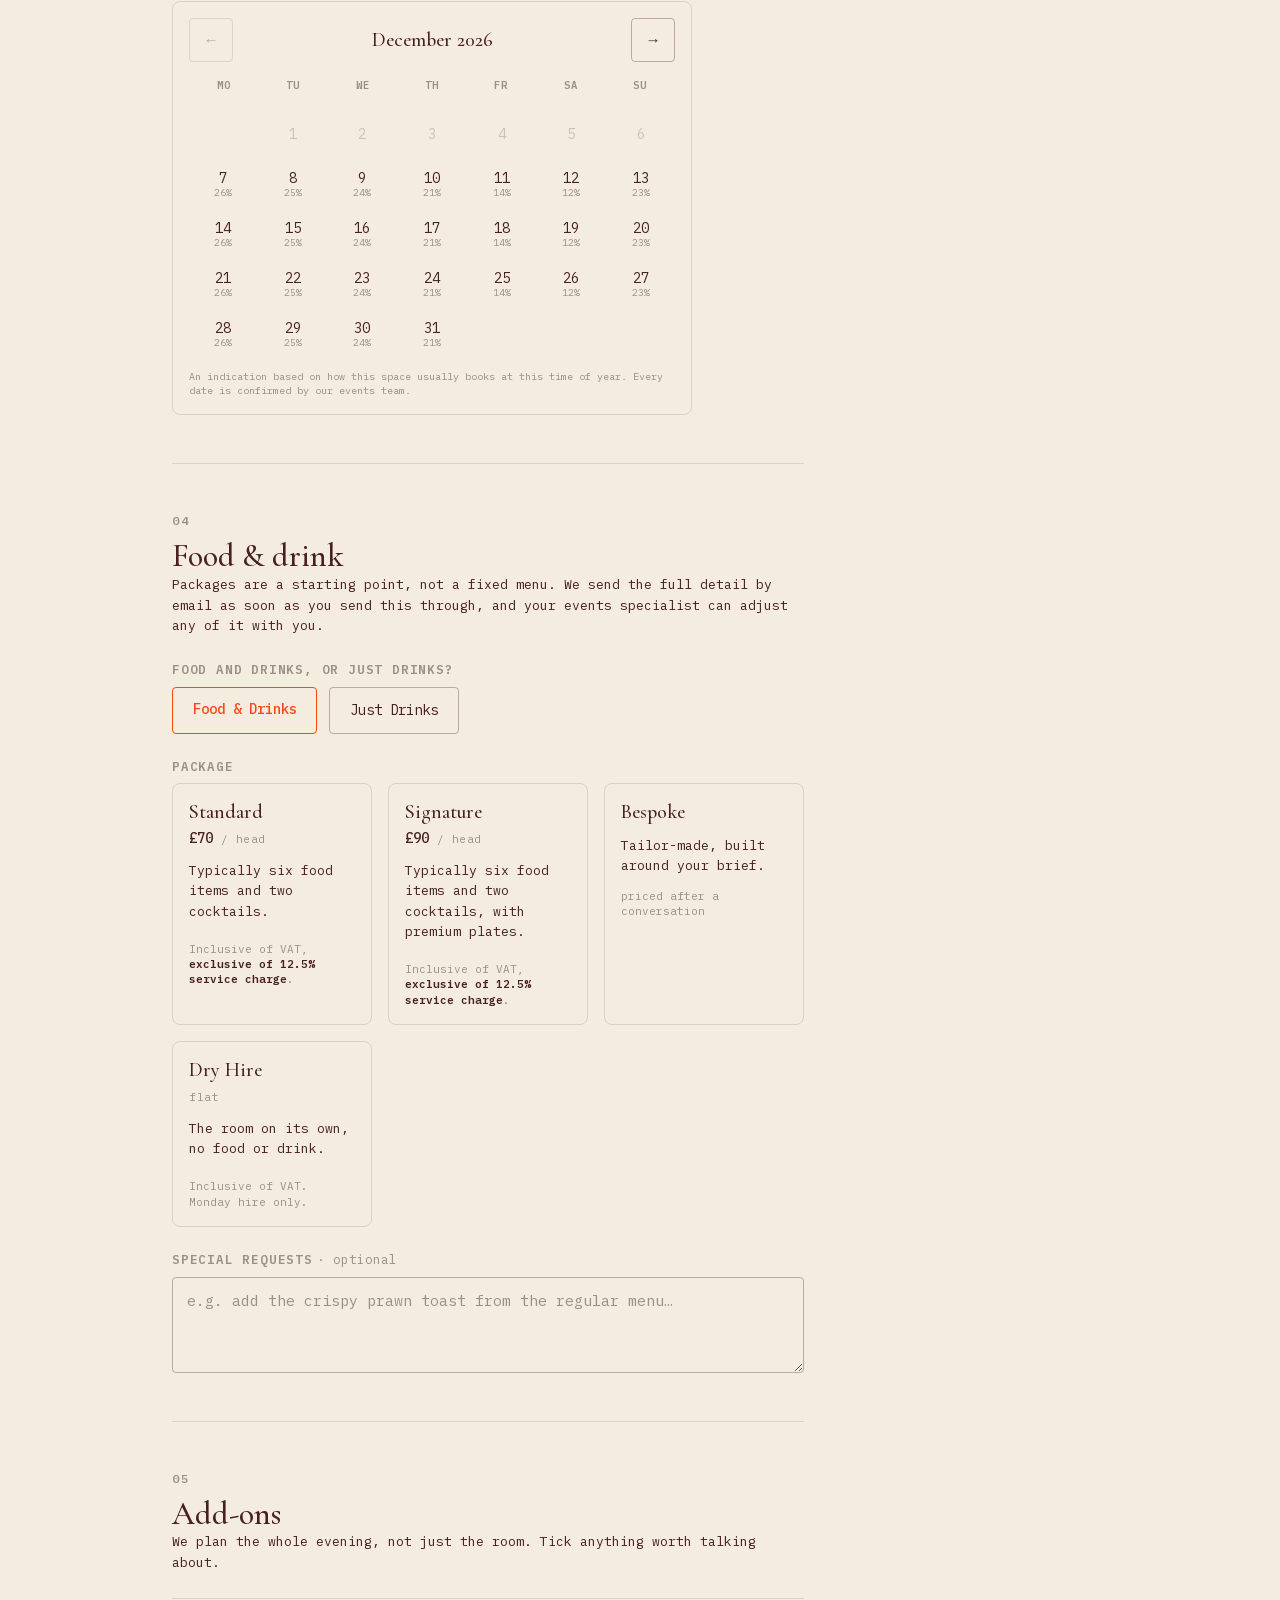
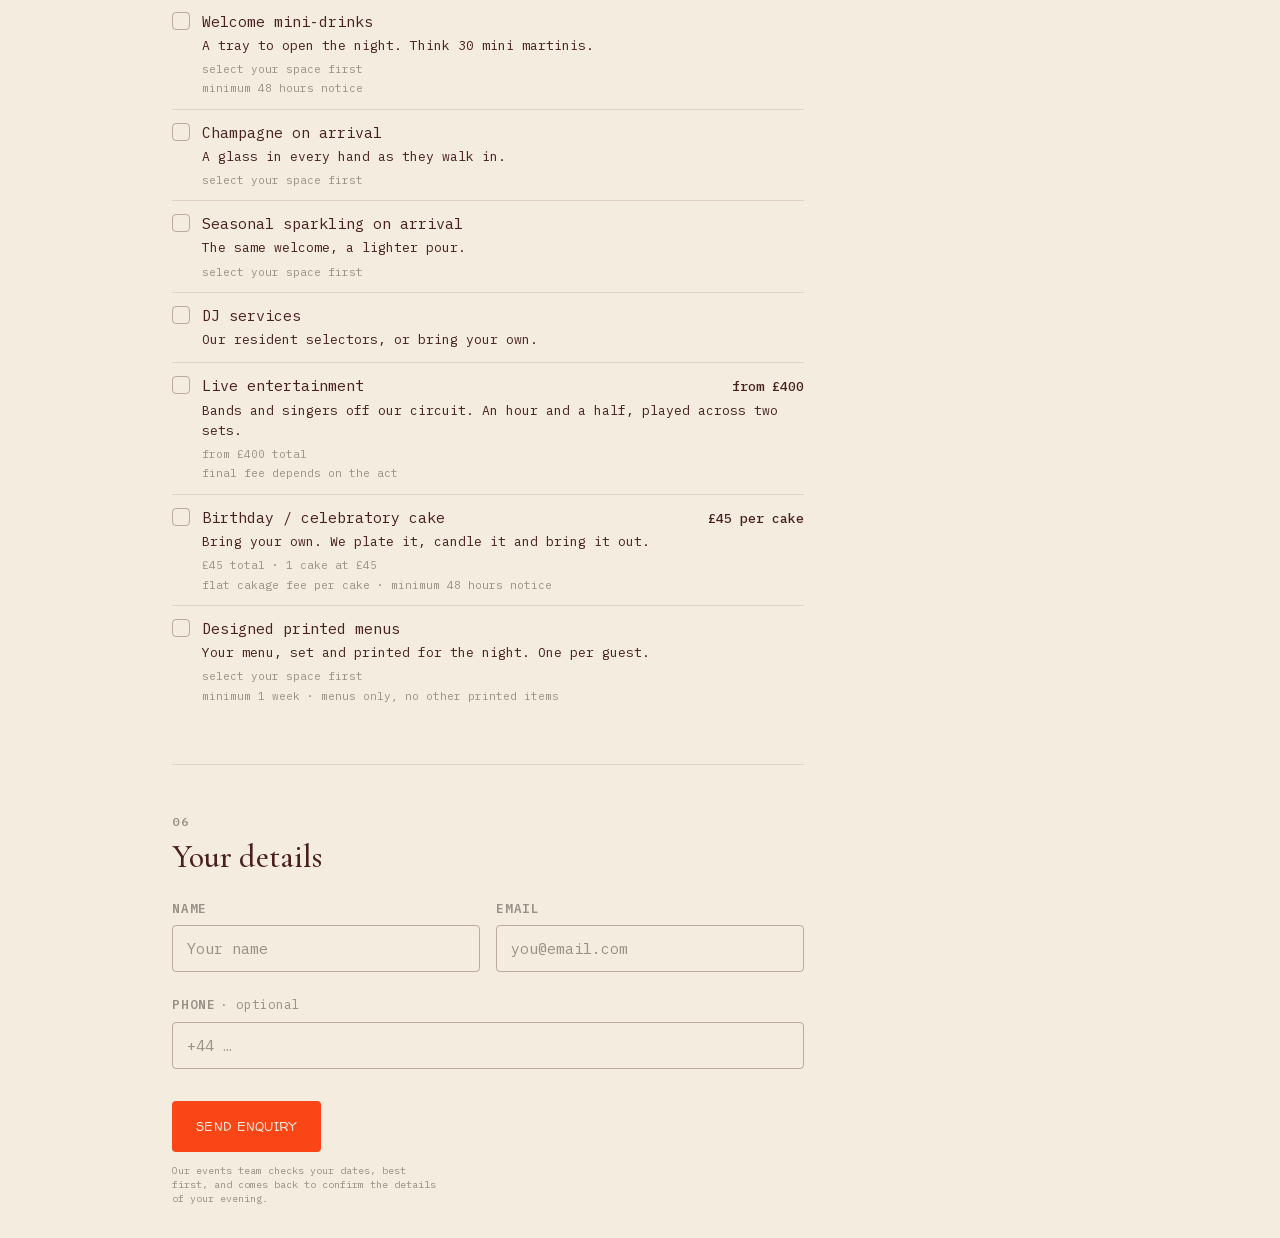
==== commit f1623646: "Small parties: fold the form down instead of pricing No SevenRooms URL exists, so the hand-off is re" ====
--- a/private-events/classic/index.html
+++ b/private-events/classic/index.html
@@ -235,40 +235,20 @@
    merely faded, because a faded cell reads as "low availability" next to all
    the percentages, and this one is not available at any price. It stays
    focusable and hoverable so it can explain itself. */
-/* ---- Large bookings: the one place this form sends people elsewhere ----
-   A real stop, not a nudge, so it is a modal rather than a note. Cream box on
-   a dimmed page, the link styled as the primary action and the way back
-   offered in plain text next to it. */
-.pe-modal{position:fixed;inset:0;z-index:120;display:flex;align-items:center;justify-content:center;
-  padding:var(--sp-4);}
-.pe-modal[hidden]{display:none;}
-/* these three carry their own display value, which outranks the UA rule
-   for [hidden], so they need saying explicitly */
-.pkg-card[hidden],.field[hidden],.pe-section[hidden]{display:none;}
-.pe-modal__scrim{position:absolute;inset:0;background:rgba(72,32,28,.55);}
-.pe-modal__box{position:relative;max-width:420px;width:100%;background:var(--mc-cream);
-  border:1px solid var(--mc-orange);border-radius:var(--mc-radius-card);padding:var(--sp-5);
-  display:grid;gap:var(--sp-3);box-shadow:0 18px 50px rgba(72,32,28,.28);}
-.pe-modal__title{color:var(--mc-orange);}
-.pe-modal__body{font-family:var(--mc-font-mono);font-size:13.5px;line-height:1.6;
+/* ---- Small parties: the form folds down rather than pricing ----
+   Twelve or fewer in a semi-private room is a table, not a section hire, and
+   quoting a section minimum against it is how you lose the booking. Instead
+   the pricing half of the form is taken away and what is left is a short
+   enquiry: who, when, and how to reach you. */
+.pe-short-note{display:grid;gap:var(--sp-2);margin-top:var(--sp-4);
+  padding-left:var(--sp-4);border-left:2px solid var(--mc-orange);}
+.pe-short-note[hidden]{display:none;}
+.pe-short-note__label{font-family:var(--mc-font-mono);font-weight:600;font-size:11px;
+  letter-spacing:1px;text-transform:uppercase;color:var(--mc-orange);line-height:1.3;}
+.pe-short-note__body{font-family:var(--mc-font-mono);font-size:12.5px;line-height:1.65;
   color:var(--mc-oxblood);margin:0;}
-.pe-modal__acts{display:flex;flex-wrap:wrap;align-items:center;gap:var(--sp-3);margin-top:var(--sp-1);}
-.pe-modal__go{display:inline-flex;align-items:center;justify-content:center;min-height:44px;
-  padding:0 var(--sp-4);font-family:var(--mc-font-mono);font-weight:600;font-size:12px;
-  letter-spacing:1px;text-transform:uppercase;text-decoration:none;color:var(--mc-cream);
-  background:var(--mc-orange);border:1px solid var(--mc-orange);border-radius:var(--mc-radius);}
-.pe-modal__go:hover{background:var(--mc-oxblood);border-color:var(--mc-oxblood);}
-.pe-modal__go:focus-visible{outline:2px solid var(--mc-oxblood);outline-offset:2px;}
-.pe-modal__alt{min-height:44px;padding:0;background:transparent;border:0;cursor:pointer;
-  font-family:var(--mc-font-mono);font-size:12px;color:var(--mc-oxblood);
-  text-decoration:underline;text-underline-offset:3px;}
-.pe-modal__alt:hover{color:var(--mc-orange);}
-body.pe-modal-open{overflow:hidden;}
-@media (max-width:520px){
-  .pe-modal__box{padding:var(--sp-4);}
-  .pe-modal__acts{flex-direction:column;align-items:stretch;gap:var(--sp-2);}
-  .pe-modal__alt{text-align:center;}
-}
+body.pe-short .pe-banner{display:none;}
+body.pe-short .pe-rail__foot{display:none;}
 
 .cal__day--blocked{cursor:help;position:relative;}
 .cal__day--blocked .cal__num{color:var(--mc-taupe);opacity:.5;text-decoration:line-through;
@@ -532,6 +512,7 @@
 .pe-banner__meta:empty{display:none;}
 .pe-banner--bespoke .pe-banner__amount{font-size:15px;line-height:1.3;letter-spacing:0;}
 body.has-banner{padding-bottom:calc(var(--pe-banner-h, 120px) + var(--sp-4));}
+body.pe-short.has-banner{padding-bottom:var(--sp-8);} /* no strip, no clearance */
 
 /* ---- The "this opens" cue ----
    Round one was a 9px ring and an opacity pulse: peripheral, small, and it
@@ -961,6 +942,12 @@
             <p class="guests__hint" id="guests-hint"></p>
             <p class="field__msg" id="guests-msg" hidden></p>
             <p class="pe-ack" id="guests-ack" hidden></p>
+            <!-- shown when a semi-private room is asked for at 12 or fewer:
+                 the pricing half of the form comes off and this says why -->
+            <div class="pe-short-note" id="short-note" hidden role="note" aria-live="polite">
+              <span class="pe-short-note__label">WE WILL PRICE THIS WITH YOU</span>
+              <p class="pe-short-note__body" id="short-note-body"></p>
+            </div>
           </div>
         </div>
       </fieldset>
@@ -1365,20 +1352,6 @@
 </div>
 
 <!-- ===== Sticky per-head total (accent surface) — outside .page so overflow:clip can't touch it ===== -->
-<!-- ===== Large bookings go to SevenRooms, not through this form ===== -->
-<div class="pe-modal" id="pe-modal" hidden>
-  <div class="pe-modal__scrim" id="pe-modal-scrim"></div>
-  <div class="pe-modal__box" role="dialog" aria-modal="true"
-       aria-labelledby="pe-modal-title" aria-describedby="pe-modal-body">
-    <span class="t-overline pe-modal__title" id="pe-modal-title">BOOK THIS ONE DIRECTLY</span>
-    <p class="pe-modal__body" id="pe-modal-body"></p>
-    <div class="pe-modal__acts">
-      <a class="pe-modal__go" id="pe-modal-go" href="#" target="_blank" rel="noopener">Book on SevenRooms</a>
-      <button class="pe-modal__alt" id="pe-modal-back" type="button">Change the guest count</button>
-    </div>
-  </div>
-</div>
-
 <aside class="pe-banner" id="pe-banner" aria-live="polite" aria-label="Estimated cost">
   <span class="pe-banner__lip" aria-hidden="true"></span>
   <div class="pe-banner__body">
@@ -1667,7 +1640,6 @@
     holdRepeats = 0;
     /* stepping is the other way people reach a number; check once on release
        rather than on every tick of a hold */
-    if(holdBtn) setTimeout(maybeOfferSevenRooms, 0);
     if(holdBtn){ holdBtn.classList.remove("is-pressing"); holdBtn = null; }
     var el = $("#guests");
     if(el && el.classList.contains("is-spinning")){
@@ -1746,24 +1718,20 @@
     var n = parseInt(guests.value, 10);
     return !guests.value.trim() || isNaN(n) || n < 1;
   }
-  /* ---- Large bookings go to SevenRooms, not through this form ----
-     Eight to twelve guests at a reserved table is a different product with
-     its own, much lower, pricing. Someone asking for a semi-private room at
-     that size would be quoted a section-hire minimum several times what the
-     table would cost them, and would simply leave. The form stops and hands
-     them to SevenRooms instead. Thirteen and up is a real section hire and
-     belongs here. */
-  var LARGE_BOOKING_MAX = 12;
-  /* PLACEHOLDER — swap in the live SevenRooms booking URL before go-live.
-     This is the only line that needs changing. */
-  var SEVENROOMS_URL = "#";
-  var LARGE_BOOKING_MSG = "Parties of " + LARGE_BOOKING_MAX + " or fewer book straight onto a " +
-    "table on SevenRooms, which is quicker and confirms right away. This form is for " +
-    (LARGE_BOOKING_MAX + 1) + " guests and up.";
-  function largeBooking(n){ return semiPrivate() && n >= 1 && n <= LARGE_BOOKING_MAX; }
-  function largeBookingNow(){
+  /* ---- Small parties: the form folds down rather than pricing ----
+     Twelve or fewer in a semi-private room is a table, not a section hire.
+     Quoting a section minimum against it asks for several times what the
+     evening should cost, and the booking walks. So no estimate is shown at
+     all: the food and drink and add-on steps come off the page and what is
+     left is a short enquiry, which the events team picks up and prices with
+     the guest. Thirteen and up is a real section hire and prices as normal.
+     Full venue is never folded down: a small buyout is a legitimate hire at
+     the usual minimum. */
+  var SHORT_MAX = 12;
+  function shortEnquiryAt(n){ return semiPrivate() && n >= 1 && n <= SHORT_MAX; }
+  function shortEnquiry(){
     var n = parseInt(guests.value, 10);
-    return !!guests.value.trim() && !isNaN(n) && largeBooking(n);
+    return !!guests.value.trim() && !isNaN(n) && shortEnquiryAt(n);
   }
   function guestsOk(announce){
     var n = parseInt(guests.value, 10);
@@ -1777,41 +1745,12 @@
     if(n < 1){ showMsg(fGuests, guestsMsg, "At least one guest, even if it's just the two of you."); return false; }
     var cap = PRICING.capacities[gv("space")];
     if(cap && n > cap){ showMsg(fGuests, guestsMsg, CAP_MSGS[gv("space")]); return false; }
-    /* announced on blur and at submit, never mid-keystroke: nobody should be
-       told off on their way from "1" to "15" */
-    if(largeBooking(n)){
-      if(announce) showMsg(fGuests, guestsMsg, LARGE_BOOKING_MSG);
-      return false;
-    }
+    /* A small party is not an invalid guest count. It is a different kind of
+       enquiry, and the form changes shape rather than complaining. */
     clearMsg(fGuests, guestsMsg);
     return true;
   }
-  /* The modal is the stop; the inline message is what remains after it closes. */
-  var peModal = $("#pe-modal"), modalReturn = null;
-  $("#pe-modal-go").href = SEVENROOMS_URL;
-  $("#pe-modal-body").textContent = LARGE_BOOKING_MSG;
-  function openSevenRooms(){
-    if(!peModal.hidden) return;
-    modalReturn = document.activeElement;
-    peModal.hidden = false;
-    document.body.classList.add("pe-modal-open");
-    $("#pe-modal-go").focus();
-  }
-  function closeSevenRooms(toGuests){
-    if(peModal.hidden) return;
-    peModal.hidden = true;
-    document.body.classList.remove("pe-modal-open");
-    var back = toGuests ? guests : (modalReturn || guests);
-    if(back && back.focus) back.focus();
-  }
-  function maybeOfferSevenRooms(){ if(largeBookingNow()) openSevenRooms(); }
-  $("#pe-modal-back").addEventListener("click", function(){ closeSevenRooms(true); });
-  $("#pe-modal-scrim").addEventListener("click", function(){ closeSevenRooms(false); });
-  document.addEventListener("keydown", function(e){
-    if(e.key === "Escape" && !peModal.hidden) closeSevenRooms(false);
-  });
-  /* fires on blur and on Enter, not on every keystroke */
-  guests.addEventListener("change", function(){ guestsOk(true); maybeOfferSevenRooms(); });
+  guests.addEventListener("change", function(){ guestsOk(true); });
 
   /* ---- guest count that drives every price display ----
      user input first; else the selected space's capacity; else nothing. */
@@ -1827,7 +1766,6 @@
      price, so a change has to re-run the whole UX, not just the pricing */
   onGroup("space", function(){
     clearMsg(fSpace, spaceMsg); guestsOk(true); dropOffNightPicks(); syncGuestButtons(); refreshUX();
-    maybeOfferSevenRooms(); /* a semi-private room at this size belongs on SevenRooms */
   });
   guests.addEventListener("input", function(){ guestsOk(); refreshPricing(); });
 
@@ -1862,8 +1800,40 @@
       if(rates) el.textContent = money(rates[mode]);
     });
     $$(".pkg-card__desc[data-food]").forEach(function(el){ el.textContent = el.getAttribute("data-" + mode); });
+    if(renderShortEnquiry()){ renumberSections(); return; }
     renderDryHire();
   }
+  var SHORT_NOTE =
+    "A party of this size takes a table rather than a section of the room, so we plan " +
+    "it with you instead of pricing it here. Tell us roughly when, leave your details, " +
+    "and an events specialist will come back with what we can do and what it costs.";
+  /* The fold-down itself. Everything that exists to produce an estimate is
+     taken off the page: the food and drink step, the add-ons step, the
+     minimum spend panel, the running total and the deposit line. Selections
+     already made are cleared, or a package chosen at 20 guests would still be
+     sitting in the summary at 10. */
+  function renderShortEnquiry(){
+    var on = shortEnquiry();
+    document.body.classList.toggle("pe-short", on);
+    var note = $("#short-note");
+    if(note){ note.hidden = !on; $("#short-note-body").textContent = SHORT_NOTE; }
+    var pkgSec = $("#sec-package"), addSec = $("#sec-addons");
+    if(pkgSec) pkgSec.hidden = on;
+    if(addSec && on) addSec.hidden = true;   /* dry hire owns the other half of this */
+    if(on){
+      var p = $('input[name="package"]:checked');
+      if(p){ p.checked = false; renderSell(); }
+      $$('input[name="addon"]:checked').forEach(function(c){ c.checked = false; });
+      clearMsg(fPackage, packageMsg);
+    }
+    var notice = $("#pe-notice");
+    if(notice) notice.hidden = on;           /* no figures, so no estimate caveat */
+    var lead = $("#date-fee-lead");
+    if(lead) lead.textContent = on ? DATE_LEAD_SHORT : DATE_LEAD_FULL;
+    var dep = $("#sheet-deposit"); if(dep && on) dep.hidden = true;
+    return on;
+  }
+
   /* Dry hire exists on a Monday and nowhere else, keyed to the first-choice
      date like every other figure on this form. Room only means exactly that,
      so choosing it takes the food and drink question and the whole add-ons
@@ -2151,7 +2121,11 @@
     /* Dry hire is a flat room fee and nothing else: no package rate, no
        add-ons, no minimum to track against. One figure, one line. */
     if(pkg === "dryhire"){
-      var fee = mondayFirst() ? dryHireFee(calPicks[0]) : null;
+      /* Remove the date and the dry hire card loses its reason to exist. The
+         radio is cleared on the next render, but renderRail() reads the summary
+         BEFORE that happens, so the no-date case has to be answered here. */
+      if(!mondayFirst()) return null;
+      var fee = dryHireFee(calPicks[0]);
       return { dryHire: true, bespoke: false, g: g, addons: 0, mode: mode,
                minimum: null, rate: null, base: fee, qualifying: null,
                surcharge: 0, perHead: null, total: fee };
@@ -2190,7 +2164,7 @@
     /* The minimum NEVER folds into the per-head figure. It rides as its own
        labelled line, exactly as the old venue hire fee did. */
     var minimum = currentMinimum();
-    if(s.dryHire){
+    if(s.dryHire && calPicks.length){
       return { dryHire: true, flat: true, bespoke: false, amount: money(s.total),
                meta: "flat room hire · ESTIMATE · no minimum spend · " +
                      calLongDate(calPicks[0]) + " · " + s.g.n + " guests" };
@@ -2237,6 +2211,7 @@
        !reducedMotion && Math.abs(L.value - lastAmount) > 0.005){
       tweenMoney(bannerAmount, lastAmount, L.value);
     } else {
+      cancelTween();                           /* a direct write beats any roll in flight */
       bannerAmount.textContent = L.amount;
     }
     lastAmount = L.value; lastHero = L.kind;
@@ -2298,13 +2273,18 @@
   /* minimum-spend explainer in the dates lead. No figure is hardcoded here:
      the number itself appears against the chosen date, because it depends on
      both the space and the night. */
-  $("#date-fee-lead").textContent =
+  var DATE_LEAD_FULL =
     "Most dates carry a minimum spend. Anything spent on the night counts " +
     "toward it, including the bar. If it is not reached, the difference is charged as venue hire. " +
     "Hire includes the room from 6pm to close: midnight Tuesday and Wednesday, 1.30am Thursday, " +
     "2.30am Friday and Saturday. Sunday events run 3pm to 7pm. Mondays carry no minimum at all: " +
     "we are closed to the public, so the room goes out either on a flat dry hire fee or catered " +
     "and priced with you. Monday is full venue only.";
+  /* the paragraph above already explains the three dates, so this one only has
+     to answer the question the missing prices raise */
+  var DATE_LEAD_SHORT =
+    "Nothing here is priced. We will come back with what the room can do on each date you pick.";
+  $("#date-fee-lead").textContent = DATE_LEAD_FULL;
 
   /* ---- Submit: validate required (space · type · package · name · email), scroll to first miss ---- */
   var form = $("#pe-form");
@@ -2324,10 +2304,7 @@
       showMsg(fSpace, spaceMsg, "Choose a space to get started.");
       invalid.push([fSpace, $('input[name="space"]')]);
     }
-    if(!guestsOk(true)){
-      invalid.push([fGuests, guests]);
-      if(largeBookingNow()) openSevenRooms(); /* a hard stop, not a warning */
-    }
+    if(!guestsOk(true)) invalid.push([fGuests, guests]);
     if(!gv("event-type")){
       showMsg(fEventType, eventTypeMsg, "Tell us what kind of event this is.");
       invalid.push([fEventType, $('input[name="event-type"]')]);
@@ -2336,7 +2313,8 @@
       showMsg(fDate, dateMsg, "Pick at least one date. Up to three, best first, means faster confirmation.");
       invalid.push([fDate, calGrid.querySelector(".cal__day:not(:disabled)")]);
     }
-    if(!selectedPackage()){
+    /* a short enquiry never reaches the package step, so it cannot be required */
+    if(!shortEnquiry() && !selectedPackage()){
       showMsg(fPackage, packageMsg, "Pick a package: Standard, Signature or Bespoke.");
       invalid.push([fPackage, $('input[name="package"]')]);
     }
@@ -2375,7 +2353,10 @@
     });
     /* minimum spend, derived from the space and the first-priority date.
        Every ranked date's minimum goes too, because they can differ by band. */
-    var cm = currentMinimum();
+    /* A short enquiry carries NO minimum, not even to the team. Sending one
+       is how a £3,000 section figure ends up quoted back at an eight-person
+       dinner, which is the whole thing this mode exists to avoid. */
+    var cm = shortEnquiry() ? null : currentMinimum();
     if(cm !== null){
       payload["minimum-spend"] = cm;
       payload["minimum-spend-basis"] = minBand(calPicks[0]) + " / " + minDayGroup(calPicks[0]);
@@ -2406,7 +2387,11 @@
     if(notPriced.length) payload["addons-not-priced"] = notPriced;
     /* computed estimate for the events team (deposit excluded by design) —
        taken from the summary maths, never from mid-animation banner text */
-    var est = summaryTexts();
+    if(shortEnquiry()){
+      payload["_enquiry-type"] = "small party, priced by the events team";
+      delete payload.consumption;   /* the step was never shown */
+    }
+    var est = shortEnquiry() ? null : summaryTexts();
     if(est){
       payload["_estimate"] = ((est.bespoke || est.flat) ? est.amount : est.amount + " per head") +
         (est.meta ? " · " + est.meta : "");
@@ -2457,9 +2442,17 @@
       el.classList.remove("is-reinked"); void el.offsetWidth; el.classList.add("is-reinked");
     }
   }
+  /* A roll that cannot be cancelled will happily finish on top of a newer
+     figure. Switching package while the last roll was still running left the
+     strip reading the previous total for good, because nothing wrote to it
+     again until the next change. Each roll now carries a token, and any later
+     write to the same element retires it. */
+  var tweenToken = 0;
+  function cancelTween(){ tweenToken++; }
   function tweenMoney(el, from, to){
-    var start = performance.now(), dur = 250;
+    var mine = ++tweenToken, start = performance.now(), dur = 250;
     function step(now){
+      if(mine !== tweenToken) return;          /* something newer owns this figure */
       var p = Math.min(1, (now - start) / dur);
       p = 1 - Math.pow(1 - p, 2);
       el.textContent = money(from + (to - from) * p);
@@ -2857,6 +2850,10 @@
         } else if(blocked){
           btn.className = "cal__day cal__day--blocked season-wrap";
           btn.setAttribute("aria-disabled", "true");
+          /* addressable so a test harness can find the day and read WHY it is
+             out, rather than concluding the date is simply off the calendar */
+          btn.setAttribute("data-key", calKey(d));
+          btn.setAttribute("data-blocked", "monday-full-venue-only");
           btn.setAttribute("aria-label", calLongDate(d) + ", unavailable. " + MONDAY_BLOCK_TIP);
           var bid = "cal-block-tip-" + (++seasonSeq);
           btn.setAttribute("aria-describedby", bid);
@@ -3015,6 +3012,7 @@
       /* The money column carries the minimum for each date, because that is the
          figure that changes the decision. Availability rides in brackets after
          the date itself: useful context, but not a number to rank on. */
+      var short = shortEnquiry();
       var di = calPicks.map(function(d, i){
         var dMin = minimumFor(d);
         var row = { rank: i + 1,
@@ -3024,12 +3022,15 @@
           /* A Monday carries no minimum: it shows the flat dry hire fee, or
              says the team will price it. The raised plus is reserved for real
              minimums, so a Monday figure never wears one. */
-          price: (isMonday(d) && gv("space"))
+          price: short ? ""
+               : (isMonday(d) && gv("space"))
                    ? (dryHireSelected() ? money(dryHireFee(d)) : "by quotation")
                    : dMin === null ? "pick a space" : money(dMin),
           plus: dMin !== null,
           seasonDate: seasonTagApplies(d) ? d : null };
-        if(i === 0){
+        if(i === 0 && short){
+          row.sub = "We will come back to you with what the room can do on each of these.";
+        } else if(i === 0){
           row.sub = (isMonday(d) && gv("space"))
             ? (calPicks.length > 1 ? "Your first choice sets how the night is priced. " : "") +
               "Mondays carry no minimum spend."
@@ -3039,12 +3040,12 @@
         return row;
       });
       groups.push({ icon: "dates",
-        label: mondayFirst() ? "Dates · best first" : "Dates · best first · minimum spend",
+        label: (short || mondayFirst()) ? "Dates · best first" : "Dates · best first · minimum spend",
         target: "#sec-date", items: di });
 
       /* Mondays are their own commercial animal and the brief says so once,
          plainly, rather than leaving the guest to notice an absent figure. */
-      if(gv("space") && mondayFirst()){
+      if(gv("space") && mondayFirst() && !short){
         var md = calPicks[0];
         groups.push({ icon: "money", label: "Mondays", target: "#sec-date",
           items: dryHireSelected()
@@ -3274,6 +3275,11 @@
     $("#pe-receipt").hidden = false;
     renderBrief($("#receipt-brief"), false, false); /* receipt has its own "Sent by" line */
     var t = summaryTexts();
+    if(shortEnquiry()){
+      $("#receipt-foot").textContent =
+        "An events specialist will come back to you with what we can do on your dates, and what it costs.";
+      return;
+    }
     $("#receipt-foot").textContent = !t ? "" : t.minimumOnly
       ? "Minimum spend " + t.amount + " · " + t.meta
       : t.bespoke
@@ -3468,6 +3474,9 @@
   function renderMinSpend(){
     var box = $("#minspend");
     if(!box) return;
+    /* a short enquiry quotes nothing, so the panel that carries the minimum
+       has nothing to say */
+    if(shortEnquiry()){ box.hidden = true; return; }
     var first = calPicks[0];
     if(first && gv("space") && isMonday(first)){ renderMondayPanel(box, first); return; }
     $("#minspend-terms").textContent = MINSPEND_TERMS;
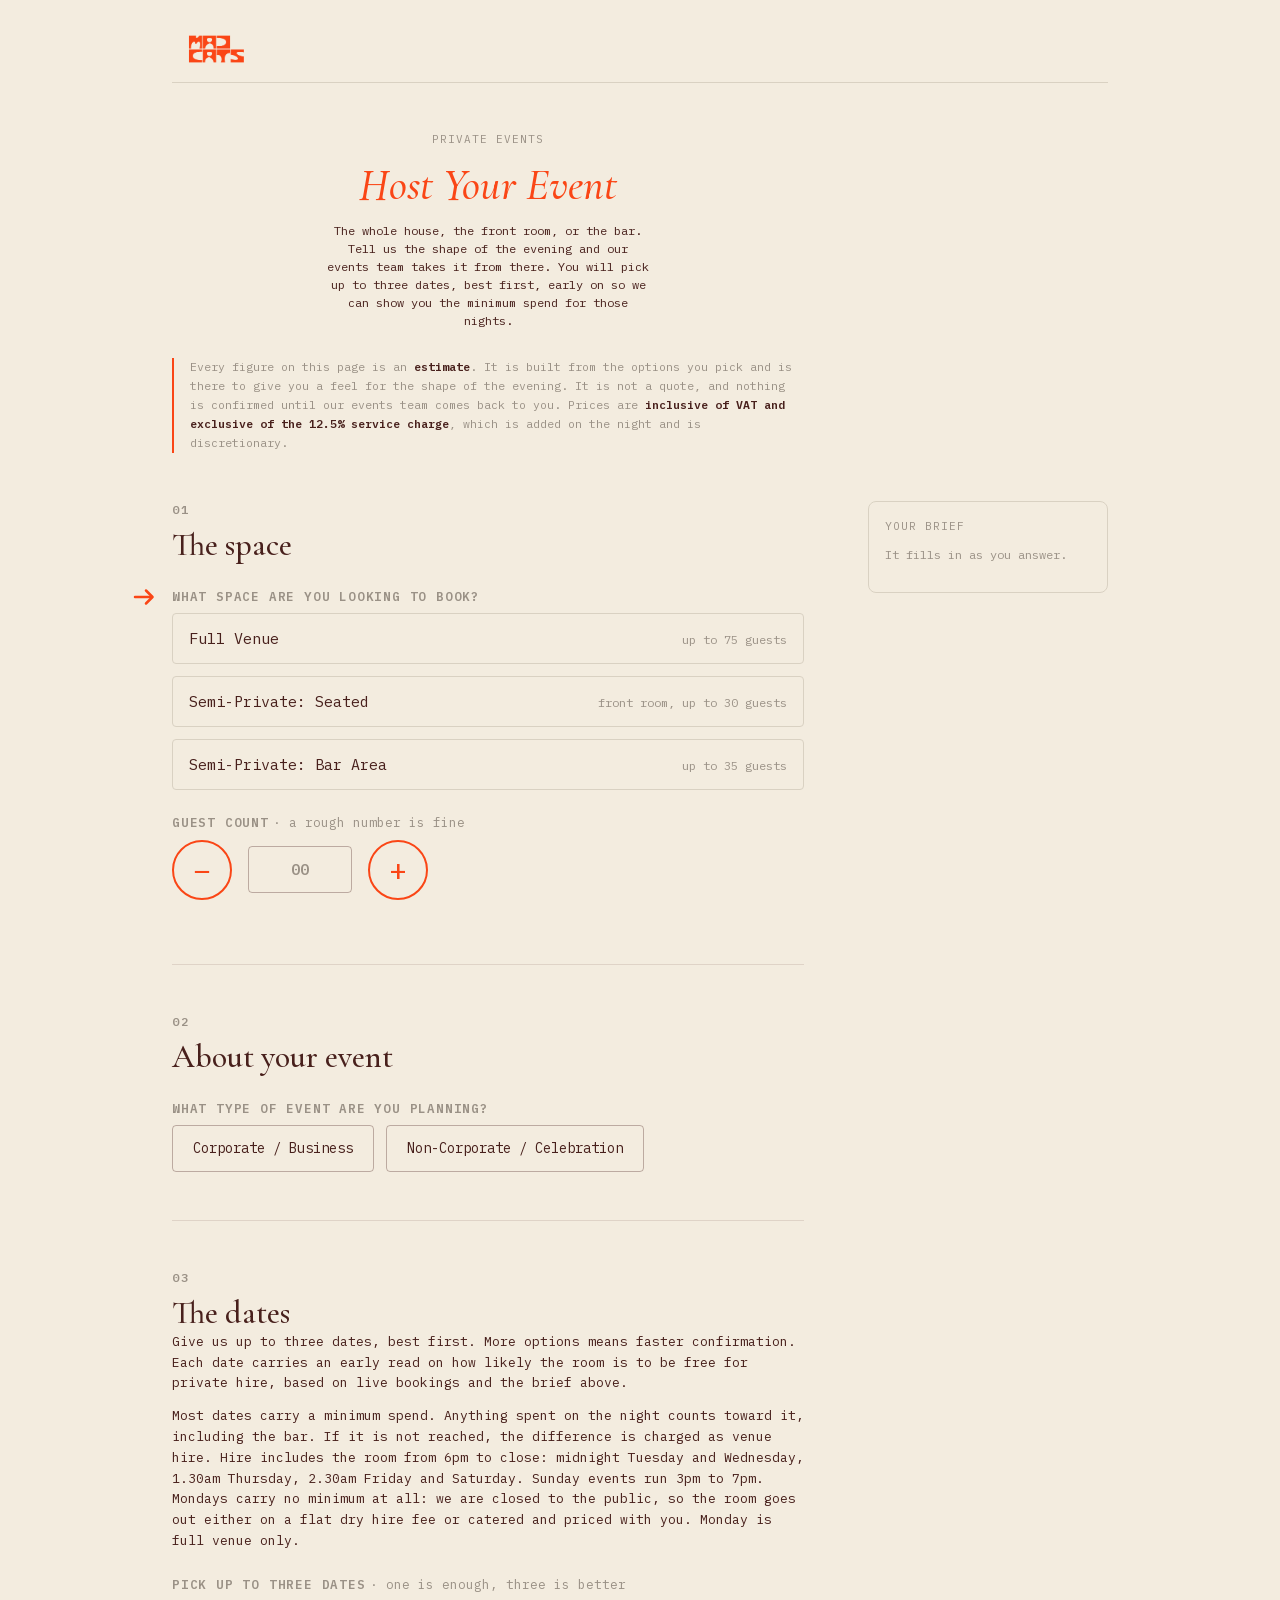
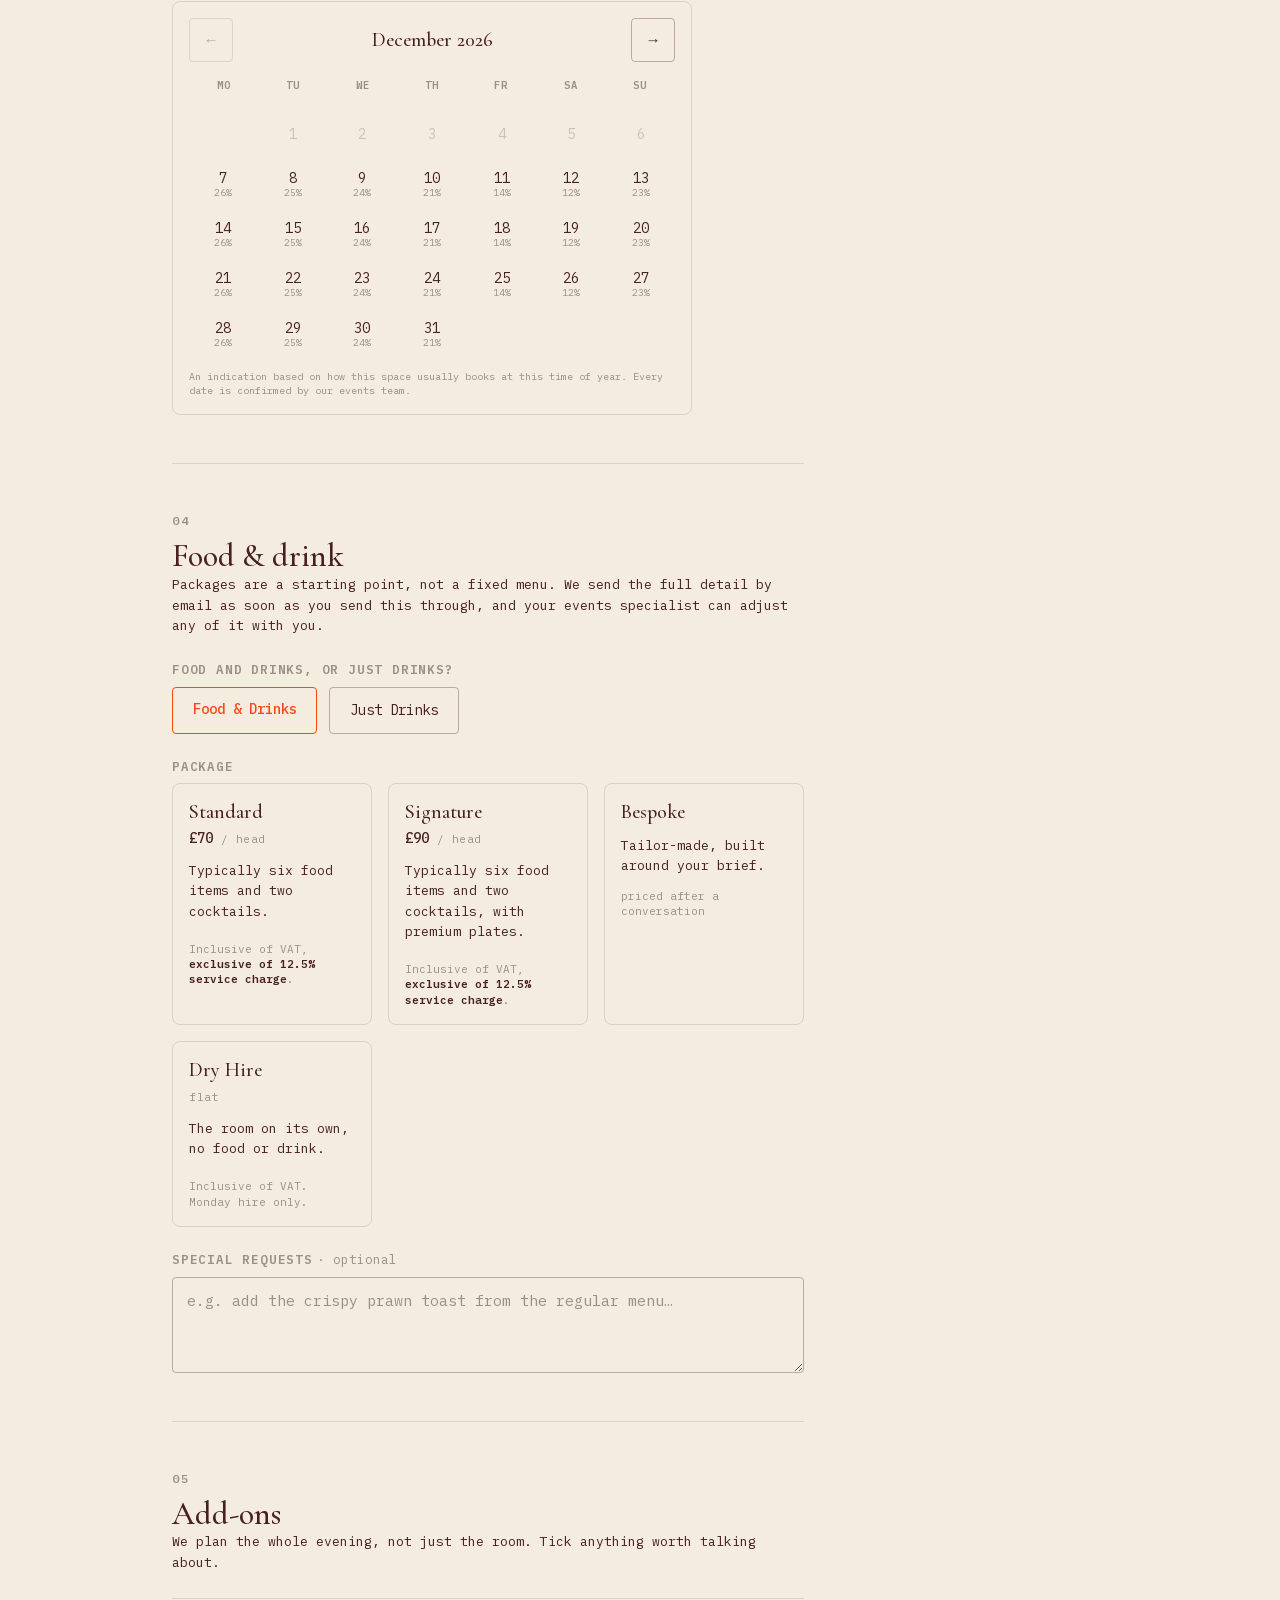
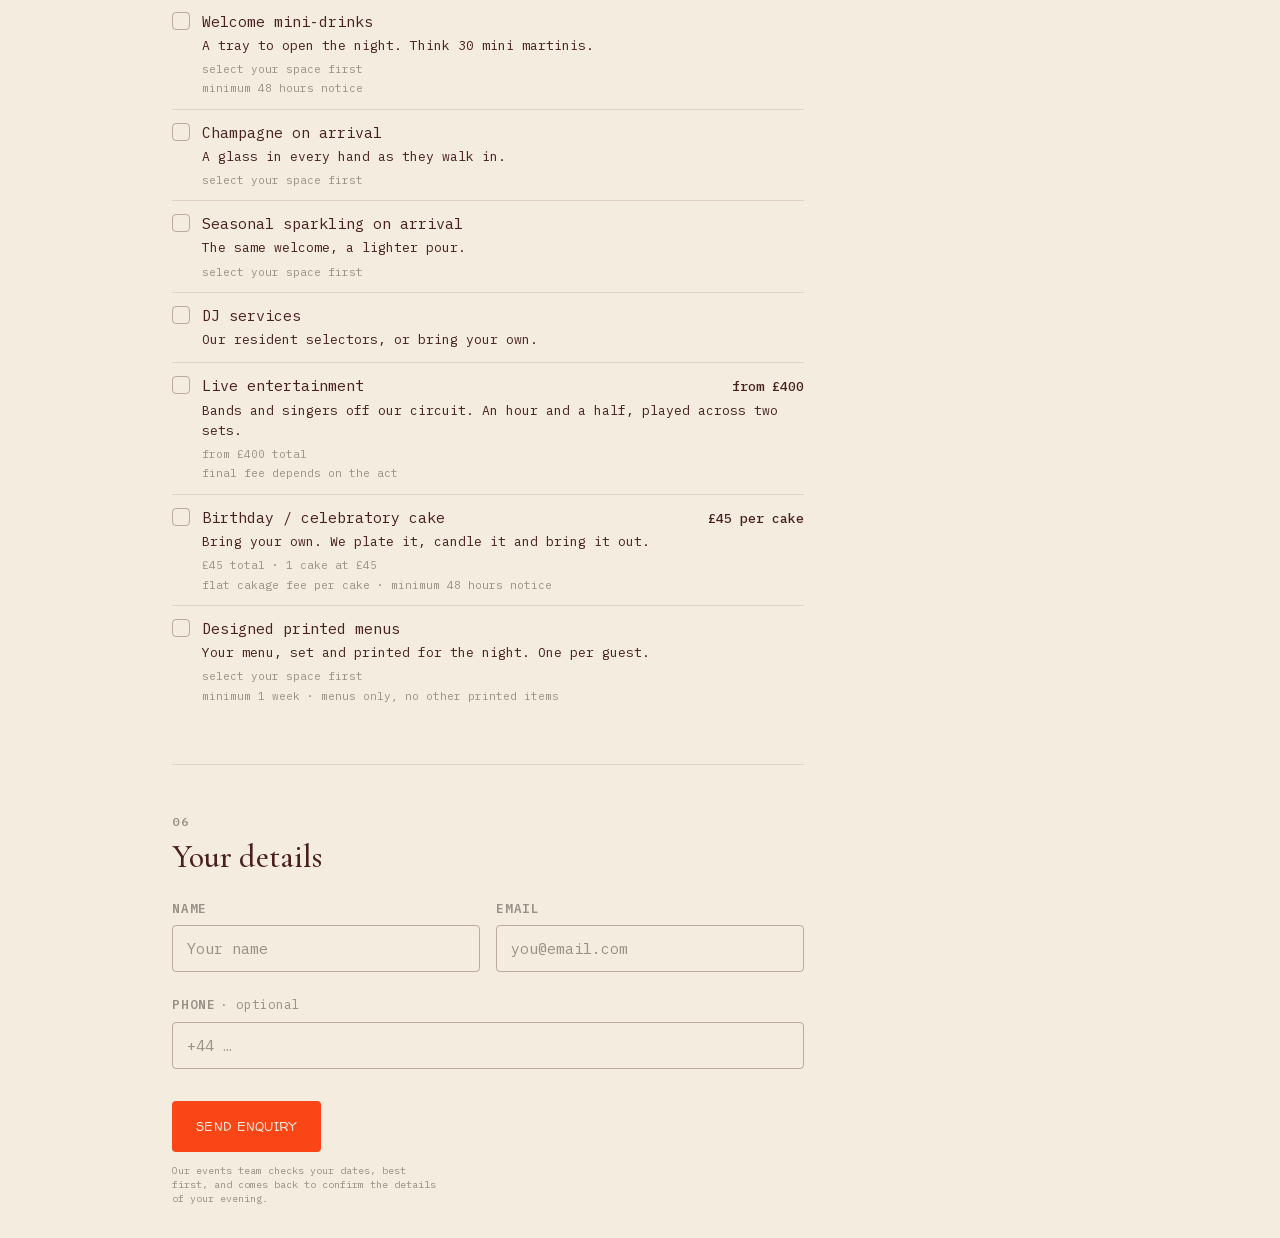
==== commit 01094cdc: "Sunday evenings, and the last two placeholders closed Ed, 19 October.  SUNDAY EVENINGS are now in th" ====
--- a/private-events/classic/index.html
+++ b/private-events/classic/index.html
@@ -240,6 +240,10 @@
    quoting a section minimum against it is how you lose the booking. Instead
    the pricing half of the form is taken away and what is left is a short
    enquiry: who, when, and how to reach you. */
+.sun-session{margin-top:var(--sp-5);}
+.sun-session[hidden]{display:none;}
+.sun-session__note{font-family:var(--mc-font-mono);font-size:11.5px;line-height:1.6;
+  color:var(--mc-taupe);margin:var(--sp-2) 0 0;}
 .pe-short-note{display:grid;gap:var(--sp-2);margin-top:var(--sp-4);
   padding-left:var(--sp-4);border-left:2px solid var(--mc-orange);}
 .pe-short-note[hidden]{display:none;}
@@ -927,8 +931,7 @@
             <div class="opt-list" role="radiogroup" aria-labelledby="space-label">
               <label class="opt"><input class="sr-input" type="radio" name="space" value="full"><span class="opt__name">Full Venue</span><span class="opt__meta">up to 75 guests</span></label>
               <label class="opt"><input class="sr-input" type="radio" name="space" value="seated"><span class="opt__name">Semi-Private: Seated</span><span class="opt__meta">front room, up to 30 guests</span></label>
-              <!-- Bar Area cap of 40 below is a PLACEHOLDER, TBC with venue -->
-              <label class="opt"><input class="sr-input" type="radio" name="space" value="bar"><span class="opt__name">Semi-Private: Bar Area</span><span class="opt__meta">up to 40 guests</span></label>
+              <label class="opt"><input class="sr-input" type="radio" name="space" value="bar"><span class="opt__name">Semi-Private: Bar Area</span><span class="opt__meta">up to 35 guests</span></label>
             </div>
             <p class="field__msg" id="space-msg" hidden></p>
           </div>
@@ -1036,6 +1039,18 @@
               <div class="cal__grid" id="cal-grid"></div>
               <p class="cal__note t-micro">An indication based on how this space usually books at this time of year. Every date is confirmed by our events team.</p>
             </div>
+            <!-- Sunday splits into two products: the afternoon session the
+                 tables price, and an evening buyout the team quotes. Shown
+                 only when the first choice is a Sunday and the whole venue is
+                 being taken. -->
+            <div class="field sun-session" id="f-sun-session" hidden data-radio-group="sun-session">
+              <span class="field__label" id="sun-session-label">WHICH SUNDAY?</span>
+              <div class="chips" role="radiogroup" aria-labelledby="sun-session-label">
+                <label class="chip"><input class="sr-input" type="radio" name="sun-session" value="afternoon" checked><span>Afternoon &middot; 3pm to 7pm</span></label>
+                <label class="chip"><input class="sr-input" type="radio" name="sun-session" value="evening"><span>Evening &middot; from 7pm</span></label>
+              </div>
+              <p class="sun-session__note" id="sun-session-note"></p>
+            </div>
             <!-- minimum spend for the chosen space + first-choice date -->
             <div class="minspend" id="minspend" hidden>
               <div class="minspend__row">
@@ -1127,7 +1142,7 @@
         <p class="pe-section__lead">We plan the whole evening, not just the room. Tick anything worth talking about.</p>
         <div class="pe-fields">
           <div>
-            <!-- Lead times below marked "minimum …" are PLACEHOLDERS — TBC with venue -->
+            <!-- Lead times below confirmed by Ed, 19 Oct 2026 -->
             <!-- Food-only: hidden on a Just Drinks booking, which has no dishes -->
             <div class="addon" id="addon-portions-wrap">
               <label class="field__check">
@@ -1492,6 +1507,14 @@
       /* Monday dry hire: the room on its own, a flat fee by season band.
          Supersedes the £1,200 Monday figure the form used to show. */
       dryHire: { quiet: 1000, standard: 1250, high: 1500, peak: 1750 },
+      /* The Sunday figures above buy the 3pm to 7pm session. Taking the venue
+         from 7pm is a buyout, and it carries its OWN MINIMUM SPEND of £2,000
+         (Ed, 19 Oct 2026) rather than a hire fee on top of the food and drink.
+         It behaves like every other minimum: anything spent counts toward it
+         and the shortfall is charged as venue hire. Full venue only. The
+         figure is an opening one, so the night is still confirmed by the team
+         rather than booked automatically. */
+      sundayEvening: { minimum: 2000 },
       /* month index -> day group -> figure per hire type. Checked once the
          band figure is known; if present it replaces it. */
       overrides: {
@@ -1515,7 +1538,7 @@
                 frisat: "4 hours within the trading night", sun: "the 3pm to 7pm session" }
       }
     },
-    capacities: { full: 75, seated: 30, bar: 40 } /* bar cap PLACEHOLDER — TBC with venue */
+    capacities: { full: 75, seated: 30, bar: 35 } /* bar standing cap confirmed by Ed, 19 Oct 2026 */
   };
 
   /* ---- Package sell copy (Mad Cats voice — understated, specific) ---- */
@@ -1702,11 +1725,10 @@
   $("#guests").addEventListener("input", syncGuestButtons);
 
   /* ---- 01 · The space: guest count capped by chosen space ---- */
-  /* Bar Area cap of 40 is a PLACEHOLDER, TBC with venue. */
   var CAP_MSGS = {
     full:   "The full venue holds 75. For anything larger, best to talk to the events team first.",
     seated: "The front room seats up to 30. For more, consider the Full Venue.",
-    bar:    "The bar area takes up to 40. For more, consider the Full Venue."
+    bar:    "The bar area takes up to 35. For more, consider the Full Venue."
   };
   var fSpace  = $("#f-space"),  spaceMsg  = $("#space-msg");
   var guests   = $("#guests"), fGuests = $("#f-guests"), guestsMsg = $("#guests-msg");
@@ -2356,6 +2378,11 @@
     /* A short enquiry carries NO minimum, not even to the team. Sending one
        is how a £3,000 section figure ends up quoted back at an eight-person
        dinner, which is the whole thing this mode exists to avoid. */
+    if(sundayEvening()){
+      payload["sunday-session"] = "evening buyout from 7pm, confirmed by the events team";
+    } else if(sundayEveningAvailable()){
+      payload["sunday-session"] = "afternoon, 3pm to 7pm";
+    }
     var cm = shortEnquiry() ? null : currentMinimum();
     if(cm !== null){
       payload["minimum-spend"] = cm;
@@ -2681,11 +2708,13 @@
   function bandLabel(d){ return PRICING.minSpend.bandLabel[minBand(d)]; }
   /* Friday and Saturday semi-private is priced but never auto-confirmed */
   function routesToTeam(d){
+    if(isSunday(d) && sundayEvening()) return true;   /* an opening figure, never auto-confirmed */
     var sv = tierOf(), key = sv === "full" ? "full" : "semi";
     var list = PRICING.minSpend.routeToTeam[key];
     return !!(list && list.indexOf(minDayGroup(d)) >= 0);
   }
   function hireHours(d){
+    if(isSunday(d) && sundayEvening()) return "from 7pm, the whole venue";
     var sv = tierOf(), key = sv === "full" ? "full" : "semi";
     return PRICING.minSpend.hours[key][minDayGroup(d)];
   }
@@ -2697,6 +2726,16 @@
   /* Monday: closed to the public, so the hire displaces no trade. There is no
      minimum spend on a Monday in either direction, dry hire or catered. */
   function isMonday(d){ return !!d && d.getDay() === 1; }
+  function isSunday(d){ return !!d && d.getDay() === 0; }
+  /* The evening buyout is the whole house by definition, so it is offered
+     only on a full venue hire. Semi-private Sundays are the afternoon
+     session and nothing else. */
+  function sundayEveningAvailable(){
+    return gv("space") === "full" && calPicks.length > 0 && isSunday(calPicks[0]);
+  }
+  function sundayEvening(){
+    return sundayEveningAvailable() && gv("sun-session") === "evening";
+  }
   /* guarded: the package prices are written at init, before the calendar
      section has declared its picks */
   function mondayFirst(){ return !!calPicks && calPicks.length > 0 && isMonday(calPicks[0]); }
@@ -2707,6 +2746,8 @@
     var sv = gv("space");
     if(!sv || !d) return null;
     if(isMonday(d)) return null;           /* not a minimum-spend product */
+    /* the tables buy the 3pm to 7pm session; the evening carries its own */
+    if(isSunday(d) && sundayEvening()) return PRICING.minSpend.sundayEvening.minimum;
     var key = sv === "full" ? "full" : "semi", day = minDayGroup(d);
     /* band figure first, then let a month/day override replace it */
     var base = PRICING.minSpend[key][minBand(d)][day];
@@ -3045,6 +3086,15 @@
 
       /* Mondays are their own commercial animal and the brief says so once,
          plainly, rather than leaving the guest to notice an absent figure. */
+      if(gv("space") && !short && sundayEvening()){
+        groups.push({ icon: "money", label: "Sunday evening", target: "#sec-date",
+          items: [{ text: "Buyout, from 7pm",
+                    price: money(PRICING.minSpend.sundayEvening.minimum),
+                    sub: "Our Sunday figures buy the 3pm to 7pm session. Taking the whole venue " +
+                         "from 7pm carries its own minimum spend, which anything you spend on the " +
+                         "night counts toward. It is an opening figure, so your events specialist " +
+                         "confirms the night with you rather than it booking automatically." }] });
+      }
       if(gv("space") && mondayFirst() && !short){
         var md = calPicks[0];
         groups.push({ icon: "money", label: "Mondays", target: "#sec-date",
@@ -3436,6 +3486,27 @@
     return out;
   }
   var MONDAY_QUOTE_NOTE = "The minimum spend will be quoted by your events specialist once you submit the form.";
+  var ROUTE_FRISAT = "Friday and Saturday section hires are confirmed by our events team rather than booked automatically.";
+  var ROUTE_SUN_EVE = "Sunday evening buyouts are confirmed by our events team rather than booked automatically, and the minimum above is an opening figure.";
+  /* Sunday is two products. The tables buy the 3pm to 7pm session; the evening
+     is a buyout of the whole house from 7pm, which carries an opening figure
+     rather than a minimum and is priced by the team. */
+  function renderSunSession(){
+    var box = $("#f-sun-session");
+    if(!box) return;
+    var on = sundayEveningAvailable();
+    box.hidden = !on;
+    if(!on){
+      var aft = document.querySelector('input[name="sun-session"][value="afternoon"]');
+      if(aft) aft.checked = true;        /* never leave a stale evening behind */
+      return;
+    }
+    $("#sun-session-note").textContent = sundayEvening()
+      ? "The whole venue from 7pm, with a minimum spend starting at " +
+        money(PRICING.minSpend.sundayEvening.minimum) +
+        ". Your events specialist confirms the night with you."
+      : "The figures below are for the afternoon session. Pick the evening if you want the venue after 7pm.";
+  }
   var MINSPEND_TERMS = "Anything spent on the night counts toward the minimum, including the bar. " +
     "If it is not reached, the difference is charged as venue hire.";
   /* A Monday has no minimum spend, so the panel that normally carries one
@@ -3480,6 +3551,9 @@
     var first = calPicks[0];
     if(first && gv("space") && isMonday(first)){ renderMondayPanel(box, first); return; }
     $("#minspend-terms").textContent = MINSPEND_TERMS;
+    var routeEl0 = $("#minspend-route");
+    if(routeEl0) routeEl0.textContent = (calPicks[0] && isSunday(calPicks[0]) && sundayEvening())
+      ? ROUTE_SUN_EVE : ROUTE_FRISAT;
     var minimum = currentMinimum();
     if(minimum === null){ box.hidden = true; return; }
     box.hidden = false;
@@ -3488,7 +3562,8 @@
         track = $("#minspend-track"), fill = $("#minspend-fill"),
         note = $("#minspend-note"), ways = $("#minspend-ways");
 
-    label.textContent = "Minimum spend · " + calLongDate(first);
+    label.textContent = (isSunday(first) && sundayEvening() ? "Minimum spend · evening buyout · "
+                                                            : "Minimum spend · ") + calLongDate(first);
     var tagEl = $("#minspend-season"), tagWrap = $("#minspend-season-wrap");
     if(tagEl && tagWrap){
       var lbl = seasonTagApplies(first) ? bandLabel(first) : null;
@@ -3612,6 +3687,7 @@
      minimum and its total is the package, which the band does not touch. */
   function seasonTagApplies(d){
     if(!d) return false;
+    if(isSunday(d) && sundayEvening()) return false;  /* one figure covers every band */
     if(isMonday(d)) return dryHireSelected();
     return !!bandLabel(d);
   }
@@ -3755,7 +3831,7 @@
   document.addEventListener("scroll", function(){ if(openWrap) placeTip(openWrap); }, true);
   window.addEventListener("resize", function(){ if(openWrap) placeTip(openWrap); });
 
-  function refreshUX(){ updateSectionTicks(); updateAck(); renderCal(); renderPicks(); renderRail(); refreshPricing(); renderMinSpend(); renderProgressBars(); updateGuide(); }
+  function refreshUX(){ updateSectionTicks(); updateAck(); renderSunSession(); renderCal(); renderPicks(); renderRail(); refreshPricing(); renderMinSpend(); renderProgressBars(); updateGuide(); }
   form.addEventListener("input", refreshUX);
   form.addEventListener("change", refreshUX);
   refreshUX();
